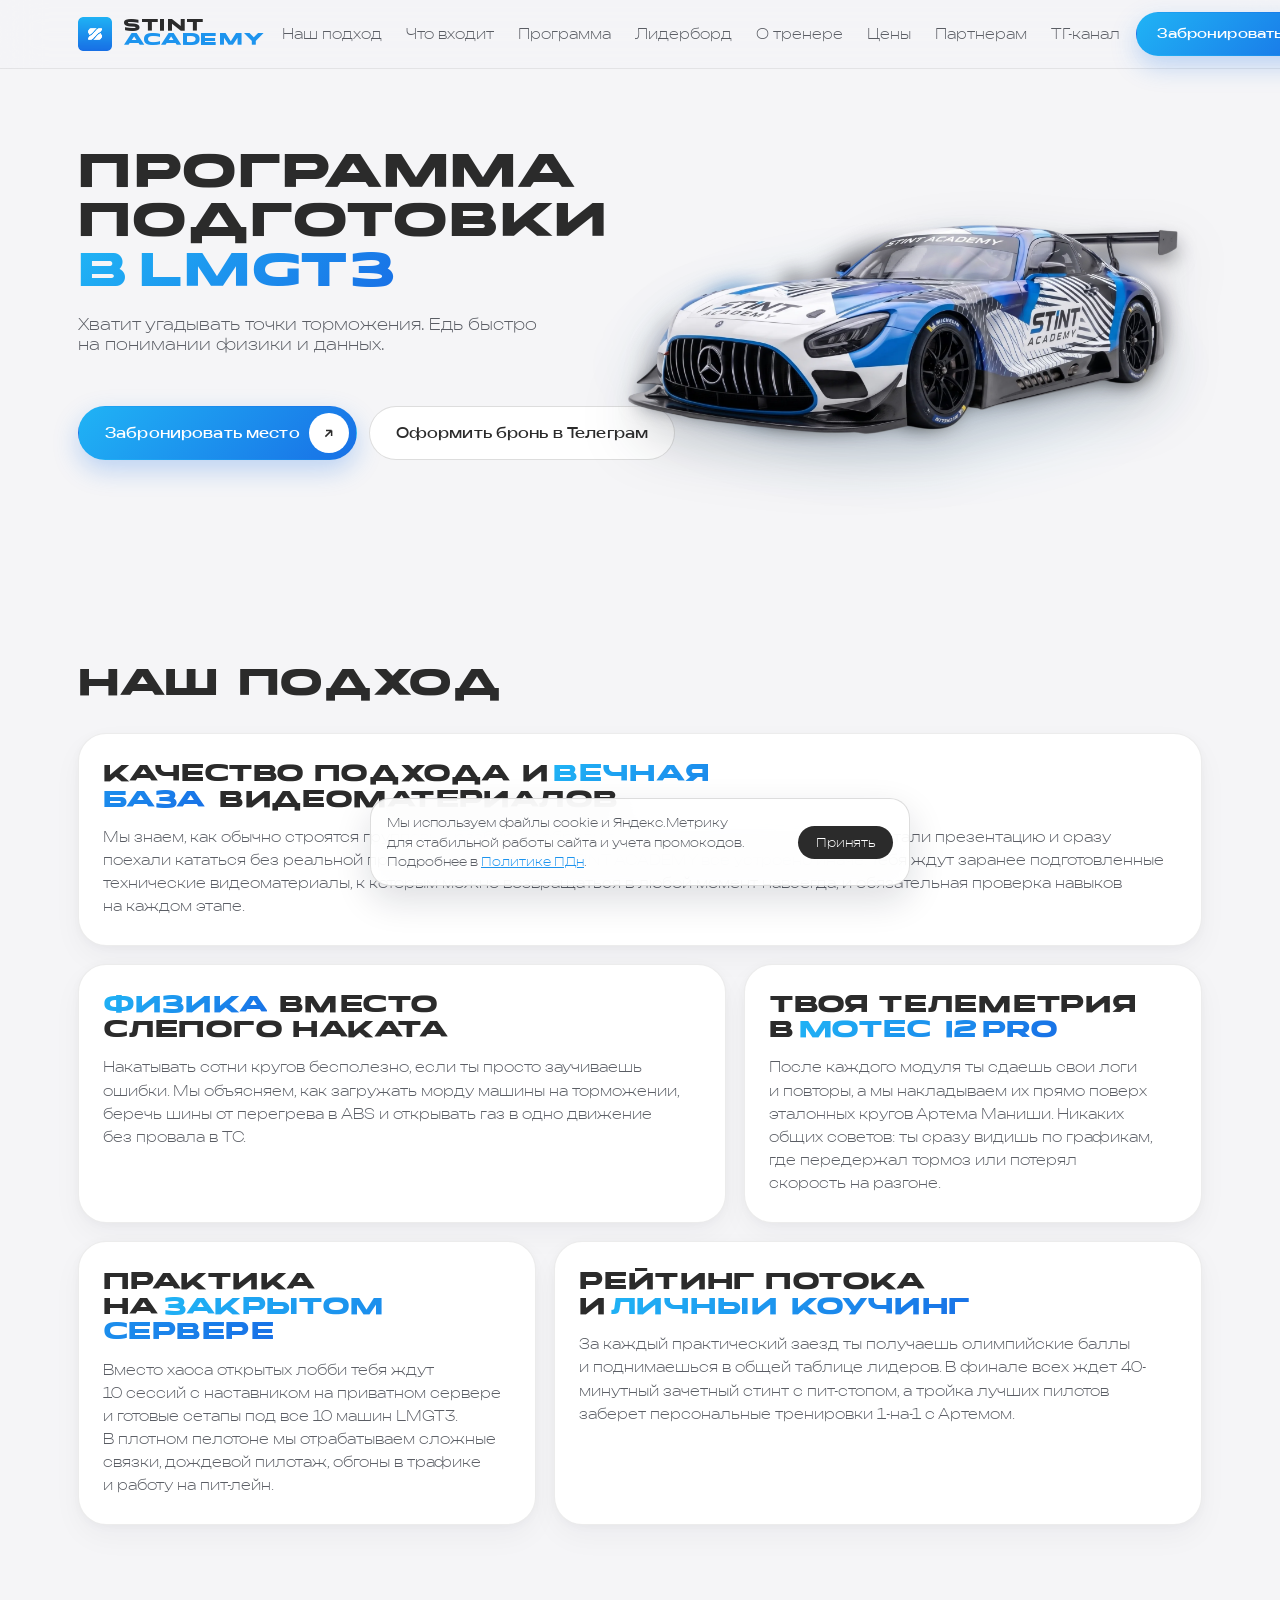
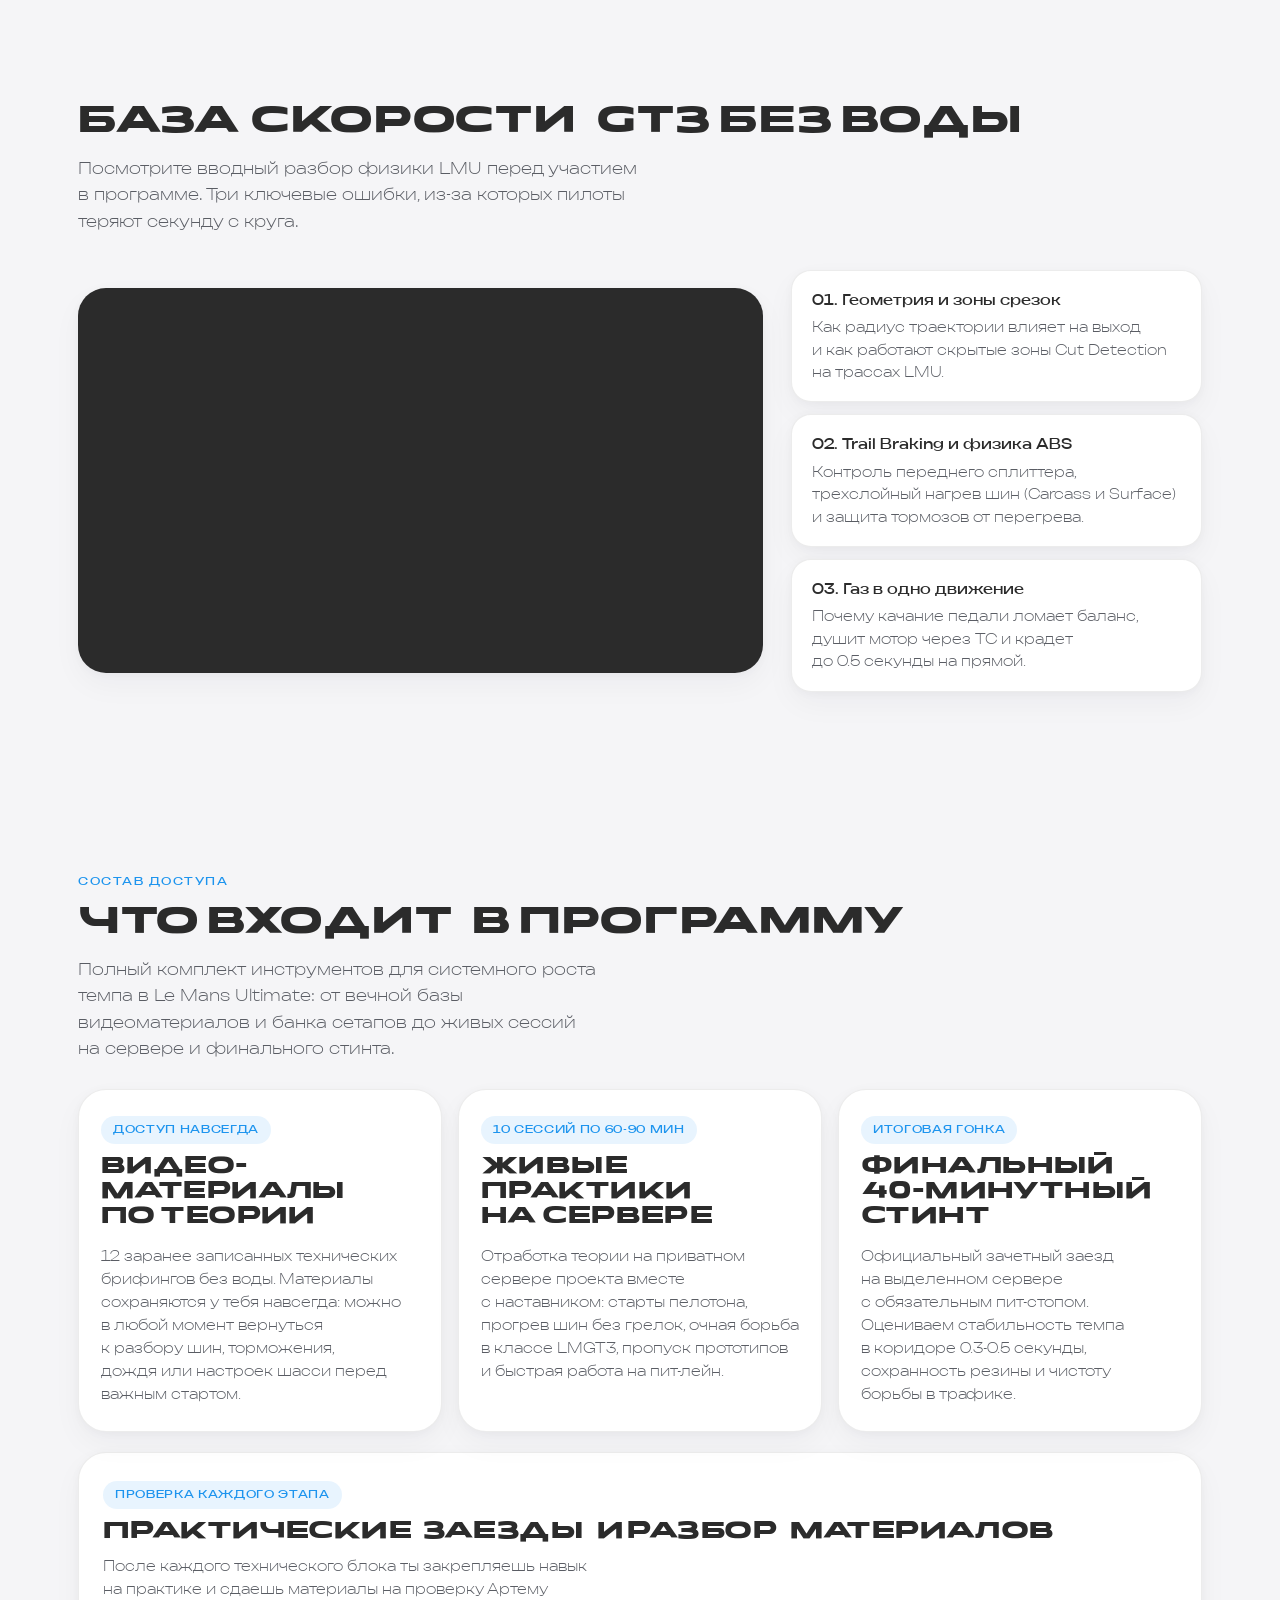
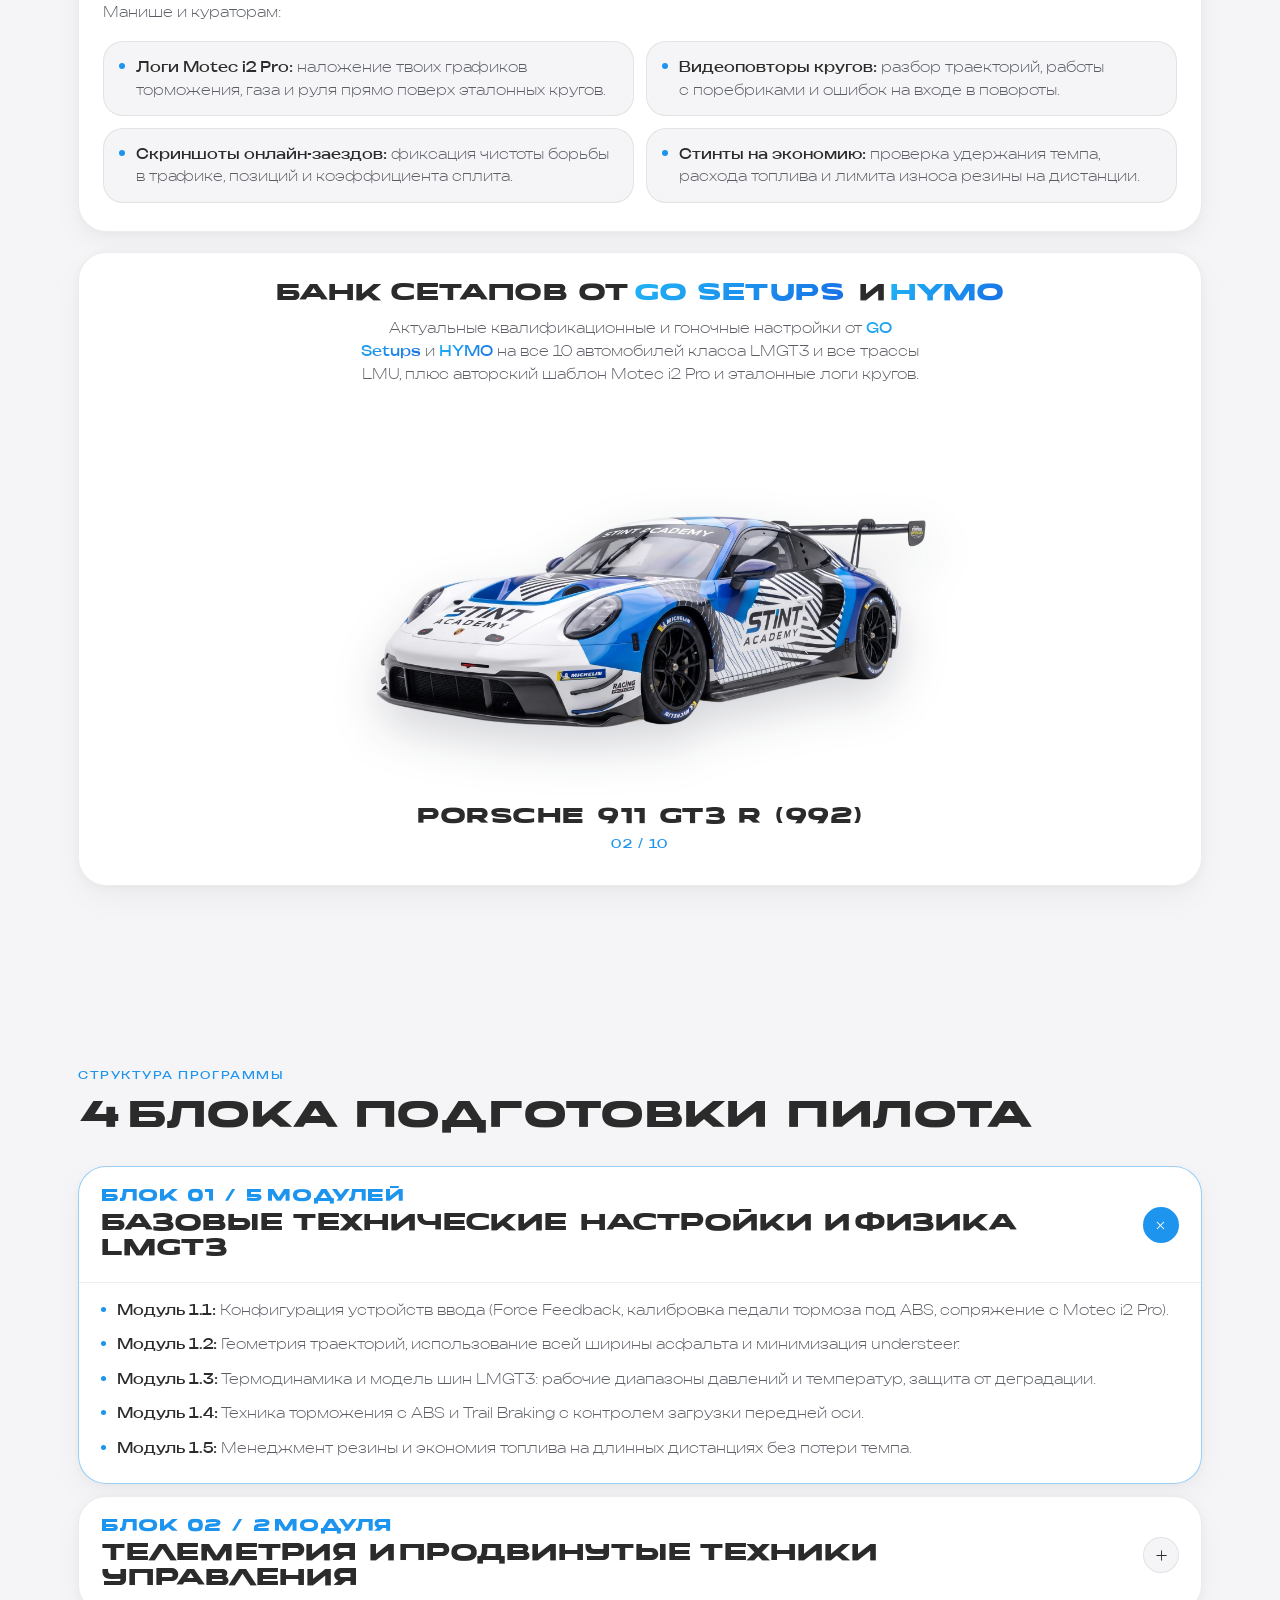
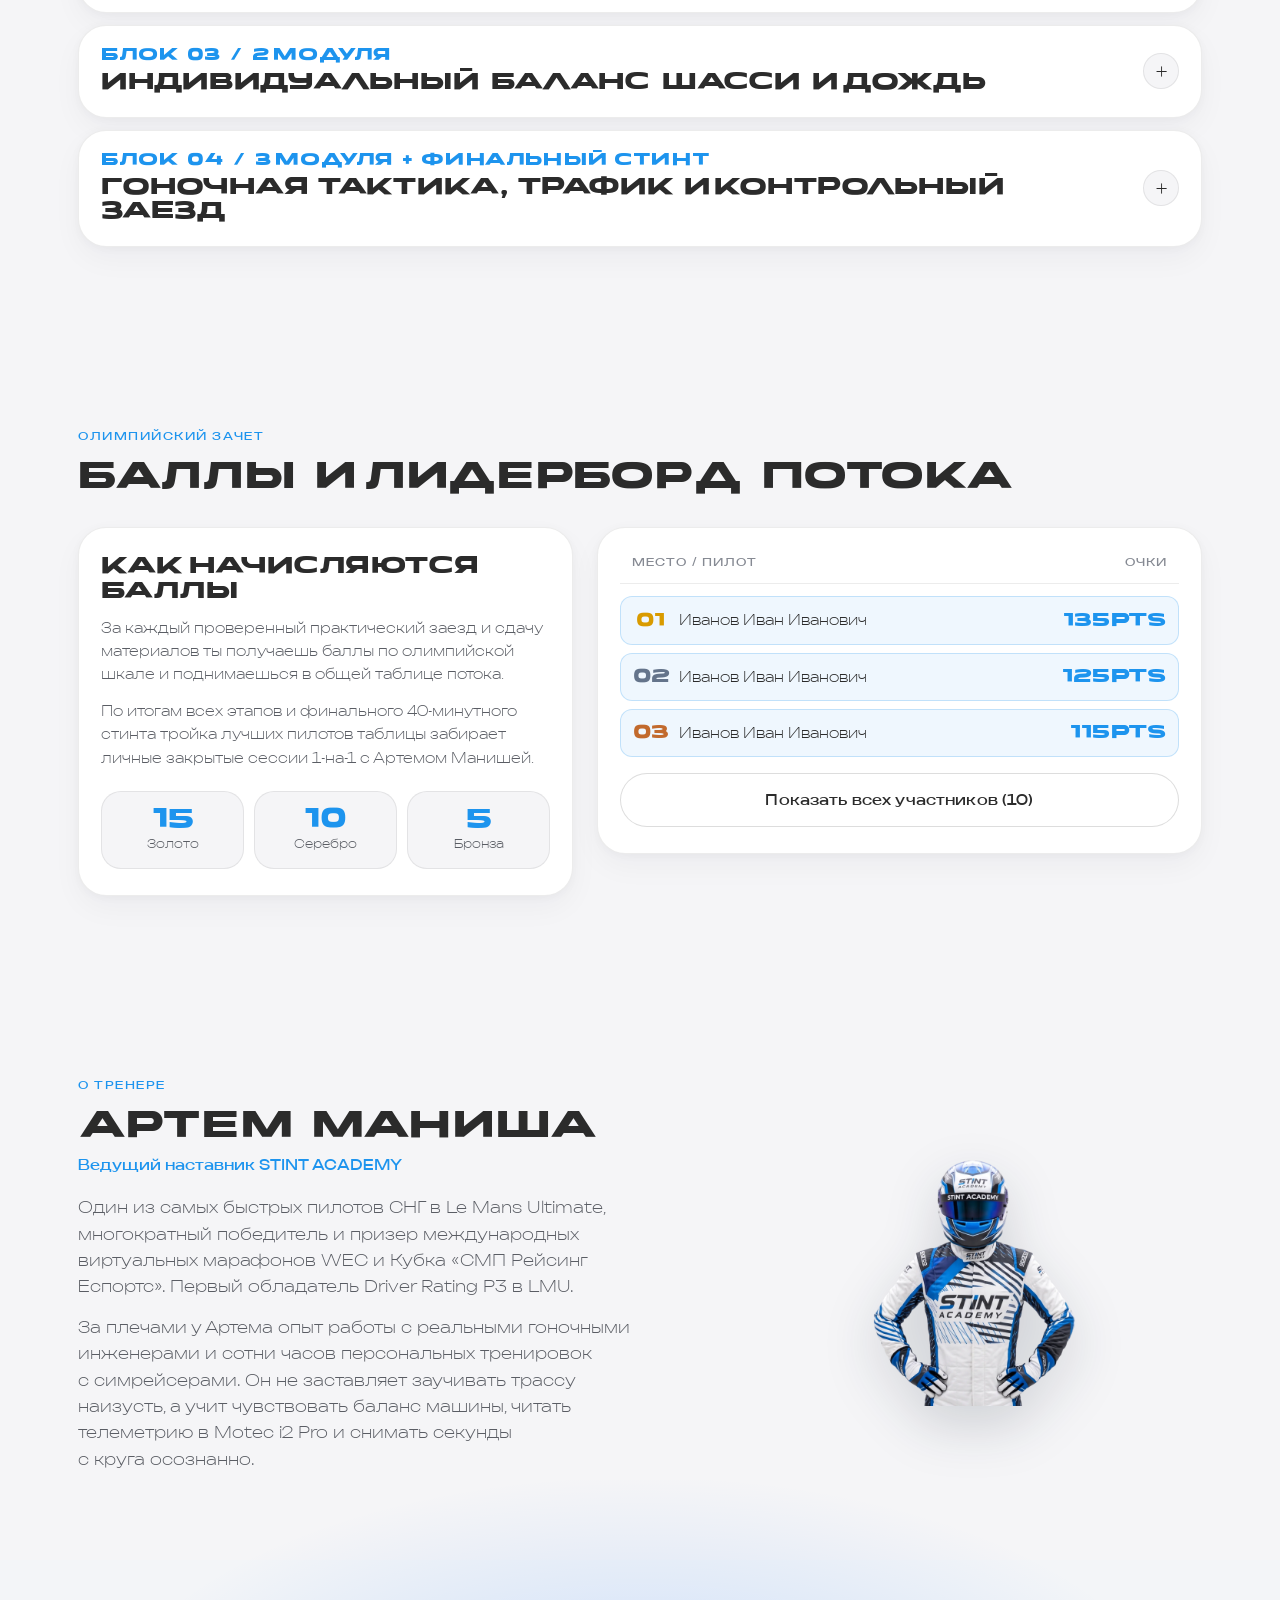
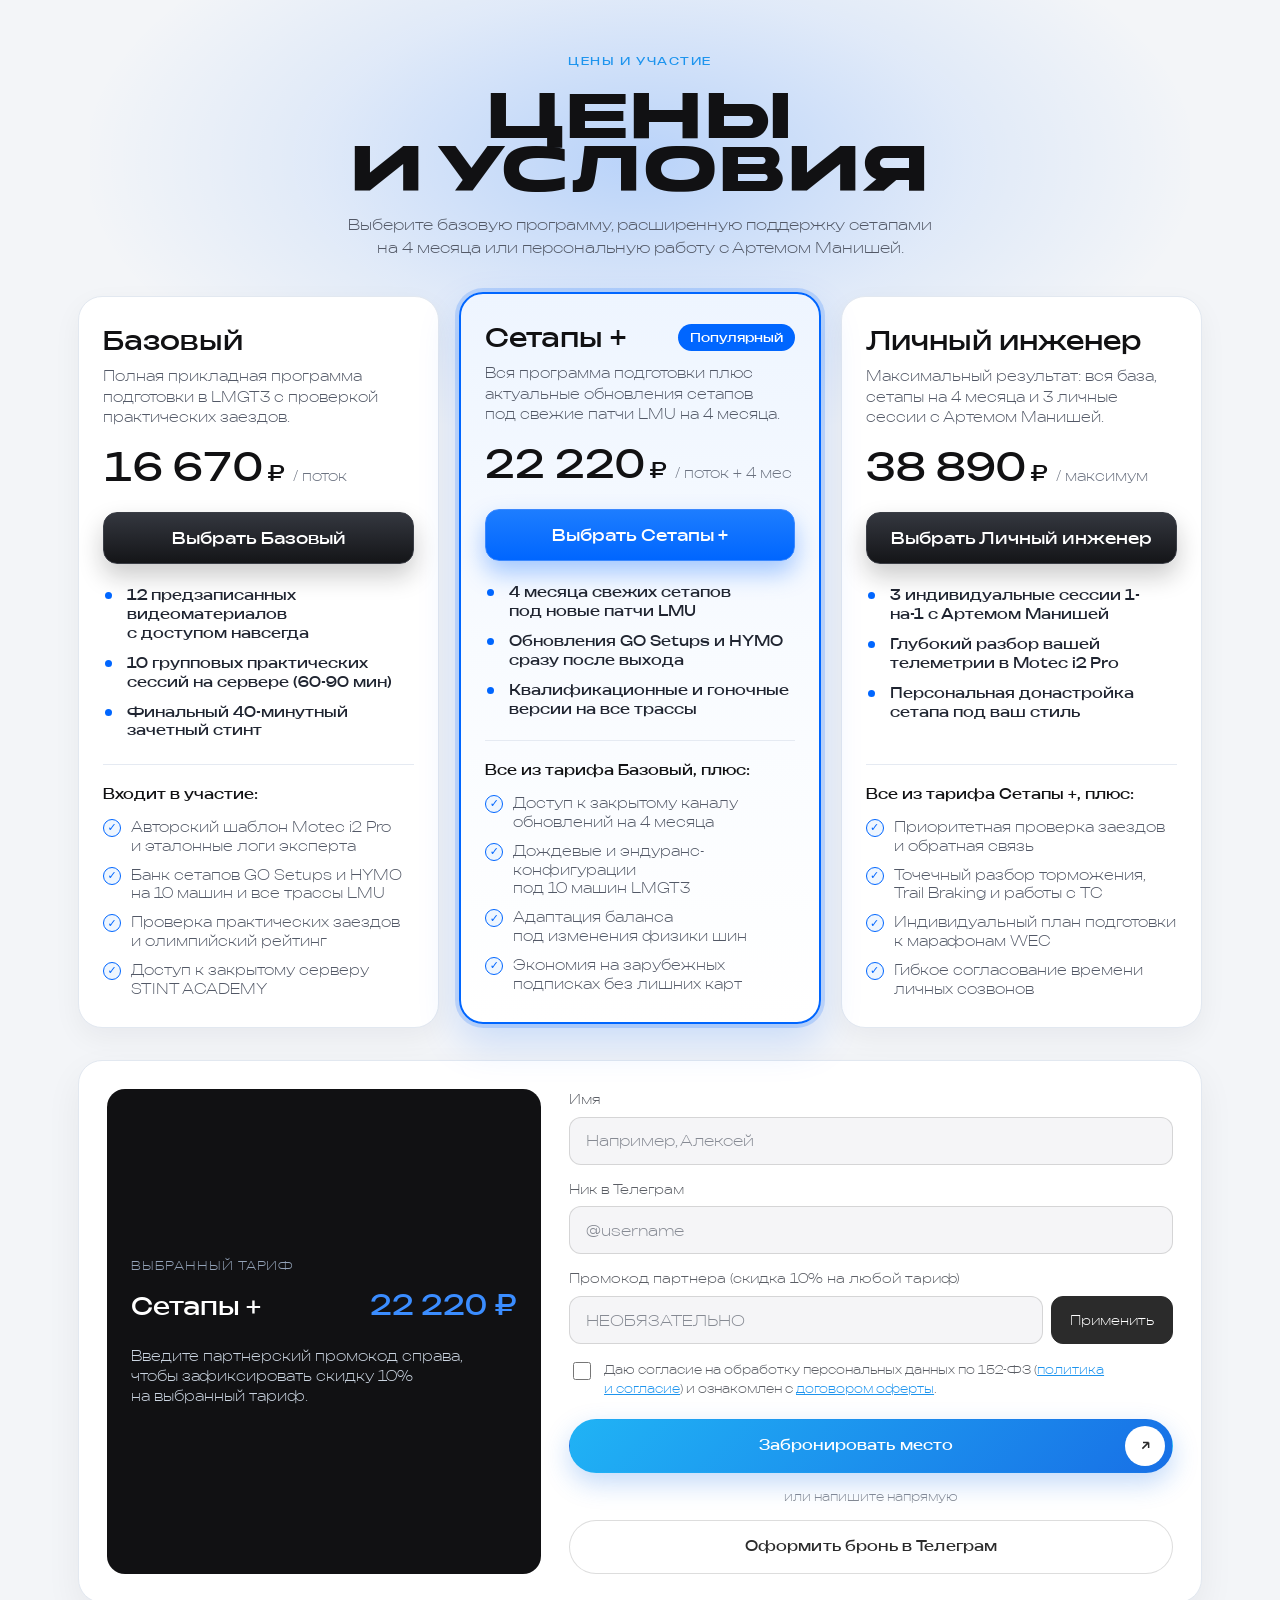
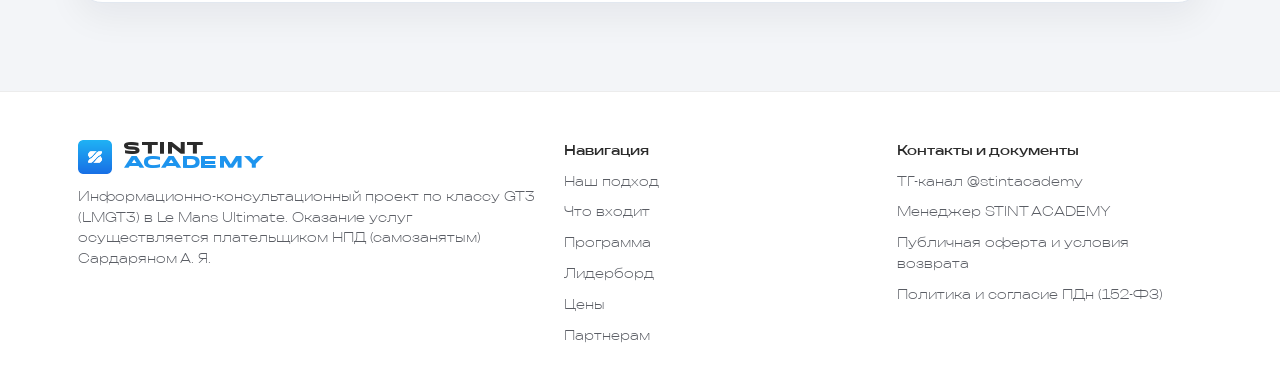
==== index.html @ 4f56c724 "init stint academy" ====
<!DOCTYPE html>
<html lang="ru">
<head>
  <meta charset="UTF-8">
  <meta name="viewport" content="width=device-width, initial-scale=1.0">
  <title>STINT ACADEMY: программа подготовки пилотов LMGT3 в Le Mans Ultimate</title>
  <meta name="description" content="Прикладная программа подготовки пилотов класса GT3 (LMGT3) в симуляторе Le Mans Ultimate. Физика, контроль веса, анализ телеметрии в Motec i2 Pro и 10 практических сессий на сервере.">
  <link rel="icon" type="image/png" href="assets/img/logo.png">
  <link rel="stylesheet" href="css/tokens.css">
  <link rel="stylesheet" href="css/main.css">
  <!-- Yandex.Metrika counter -->
<script type="text/javascript">
    (function(m,e,t,r,i,k,a){
        m[i]=m[i]||function(){(m[i].a=m[i].a||[]).push(arguments)};
        m[i].l=1*new Date();
        for (var j = 0; j < document.scripts.length; j++) {if (document.scripts[j].src === r) { return; }}
        k=e.createElement(t),a=e.getElementsByTagName(t)[0],k.async=1,k.src=r,a.parentNode.insertBefore(k,a)
    })(window, document,'script','https://mc.yandex.ru/metrika/tag.js?id=114470592', 'ym');

    ym(114470592, 'init', {ssr:true, webvisor:true, clickmap:true, ecommerce:"dataLayer", referrer: document.referrer, url: location.href, accurateTrackBounce:true, trackLinks:true});
</script>
<noscript><div><img src="https://mc.yandex.ru/watch/114470592" style="position:absolute; left:-9999px;" alt="" /></div></noscript>
<!-- /Yandex.Metrika counter -->
</head>
<body>

  <!-- Прелоадер Liquid Glass Logo Reveal -->
  <div id="preloader" class="preloader" aria-hidden="true"></div>

  <!-- Чистая верхняя шапка -->
  <header class="site-header">
    <div class="container header-inner">
      <a href="#top" class="brand" aria-label="STINT ACADEMY">
        <img src="assets/img/logo.png" alt="STINT ACADEMY" class="brand-logo">
        <span class="brand-text">STINT <span>ACADEMY</span></span>
      </a>

      <nav class="nav-desktop">
        <a href="#system">Наш подход</a>
        <a href="#included">Что входит</a>
        <a href="#program">Программа</a>
        <a href="#leaderboard">Лидерборд</a>
        <a href="#mentor">О тренере</a>
        <a href="#apply">Цены</a>
        <a href="partners.html">Партнерам</a>
        <a href="https://t.me/stintacademy" target="_blank" rel="noopener">ТГ-канал</a>
      </nav>

      <div class="header-right">
        <a href="#apply" class="btn btn-primary btn-sm header-cta-desktop">
          <span>Забронировать</span>
          <span class="btn-circle">
            <svg width="14" height="14" viewBox="0 0 24 24" fill="none" stroke="currentColor" stroke-width="2.4">
              <path d="M7 17L17 7M17 7H8M17 7V16"/>
            </svg>
          </span>
        </a>
        <button type="button" class="menu-btn" id="menuToggle" aria-expanded="false" aria-label="Открыть меню">
          <svg width="18" height="18" viewBox="0 0 24 24" fill="none" stroke="currentColor" stroke-width="2">
            <path d="M4 8h16M4 16h16"/>
          </svg>
        </button>
      </div>
    </div>
  </header>

  <!-- Мобильное боковое меню Liquid Glass -->
  <div id="glassBackdrop" class="gn-backdrop" aria-hidden="true"></div>
  <nav id="glassSidebar" class="gn-sidebar" aria-label="Навигация STINT ACADEMY">
    <div class="gn-head">
      <div class="gn-head-logo">
        <img src="assets/img/logo.png" alt="">
      </div>
      <div class="gn-head-copy">
        <strong>STINT ACADEMY</strong>
        <small>По классу LMGT3 в LMU</small>
      </div>
      <button type="button" id="menuClose" class="gn-close" aria-label="Закрыть меню">
        <svg width="18" height="18" viewBox="0 0 24 24" fill="none" stroke="currentColor" stroke-width="2">
          <path d="M6 6l12 12M18 6L6 18"/>
        </svg>
      </button>
    </div>

    <div class="gn-body">
      <div class="gn-group">
        <p class="gn-group-title">Программа</p>
        <ul class="gn-list">
          <li>
            <a class="gn-link" href="#system">
              <svg viewBox="0 0 24 24" fill="none" stroke="currentColor" stroke-width="1.8"><path d="M3 12l9-9 9 9M5 10v10h14V10"/></svg>
              <span>Наш подход</span>
            </a>
          </li>
          <li>
            <a class="gn-link" href="#included">
              <svg viewBox="0 0 24 24" fill="none" stroke="currentColor" stroke-width="1.8"><rect x="3" y="4" width="18" height="16" rx="3"/><path d="M3 10h18"/></svg>
              <span>Что входит</span>
            </a>
          </li>
          <li>
            <a class="gn-link" href="#program">
              <svg viewBox="0 0 24 24" fill="none" stroke="currentColor" stroke-width="1.8"><path d="M4 6h16M4 12h16M4 18h10"/></svg>
              <span>Программа</span>
            </a>
          </li>
          <li>
            <a class="gn-link" href="#leaderboard">
              <svg viewBox="0 0 24 24" fill="none" stroke="currentColor" stroke-width="1.8"><path d="M6 20V10M12 20V4M18 20v-7"/></svg>
              <span>Лидерборд потока</span>
            </a>
          </li>
          <li>
            <a class="gn-link" href="#mentor">
              <svg viewBox="0 0 24 24" fill="none" stroke="currentColor" stroke-width="1.8"><circle cx="12" cy="8" r="4"/><path d="M4 20c1.5-4 14.5-4 16 0"/></svg>
              <span>О тренере</span>
            </a>
          </li>
          <li>
            <a class="gn-link is-active" href="#apply">
              <svg viewBox="0 0 24 24" fill="none" stroke="currentColor" stroke-width="1.8"><path d="M7 17L17 7M17 7H8M17 7V16"/></svg>
              <span>Цены и запись</span>
            </a>
          </li>
        </ul>
      </div>

      <div class="gn-group">
        <p class="gn-group-title">Проект</p>
        <ul class="gn-list">
          <li>
            <a class="gn-link" href="partners.html">
              <svg viewBox="0 0 24 24" fill="none" stroke="currentColor" stroke-width="1.8"><path d="M16 11a4 4 0 10-8 0 4 4 0 008 0zM4 20c1-3 5-5 8-5s7 2 8 5"/></svg>
              <span>Партнерам</span>
            </a>
          </li>
          <li>
            <a class="gn-link" href="https://t.me/stintacademy" target="_blank" rel="noopener">
              <svg viewBox="0 0 24 24" fill="none" stroke="currentColor" stroke-width="1.8"><path d="M22 2L11 13M22 2l-7 20-4-9-9-4 20-7z"/></svg>
              <span>ТГ-канал</span>
            </a>
          </li>
        </ul>
      </div>
    </div>

    <!-- TODO: заменить href на ссылку рабочего аккаунта менеджера, когда появится -->
    <a class="gn-account" href="https://t.me/stintacademy" target="_blank" rel="noopener">
      <span class="gn-avatar">TG</span>
      <span class="gn-account-copy">
        <strong>Менеджер STINT</strong>
        <small>Оформить бронь в Телеграм</small>
      </span>
    </a>
  </nav>

  <main id="top">
    <!-- Первый экран -->
    <section class="hero">
      <div class="container">
        <div class="hero-grid">
          <div class="hero-copy">
            <h1 class="h-display h1 hero-reveal">
              Программа подготовки<br>
              <span class="text-accent">в LMGT3</span>
            </h1>

            <p class="lead hero-lead hero-reveal hero-reveal-d1">
              Хватит угадывать точки торможения. Едь быстро на понимании физики и данных.
            </p>
          </div>

          <div class="hero-visual" id="heroVisual">
            <div class="hero-stage" id="heroStage">
              <img src="assets/img/Ferrari.webp" alt="Ferrari 296 GT3 STINT ACADEMY" class="hero-car is-active">
              <img src="assets/img/BMW.webp" alt="" class="hero-car is-standby" aria-hidden="true">
            </div>
          </div>

          <div class="hero-actions hero-reveal hero-reveal-d2">
            <a href="#apply" class="btn btn-primary">
              <span>Забронировать место</span>
              <span class="btn-circle">
                <svg width="15" height="15" viewBox="0 0 24 24" fill="none" stroke="currentColor" stroke-width="2.4">
                  <path d="M7 17L17 7M17 7H8M17 7V16"/>
                </svg>
              </span>
            </a>
            <a href="https://t.me/logachevandrew" target="_blank" rel="noopener" class="btn btn-ghost">
              Оформить бронь в Телеграм
            </a>
          </div>
        </div>
      </div>
    </section>

    <!-- Наш подход -->
    <section id="system" class="section">
      <div class="container">
        <h2 class="h-display h2">Наш подход</h2>

        <div class="bento-asym">
          <article class="card-clean is-wide">
            <div>
              <h3 class="h-display h3">Качество подхода и <span class="text-accent">вечная база</span> видеоматериалов</h3>
              <p class="card-desc">
                Мы знаем, как обычно строятся групповые разборы: собрали пилотов на сервер, быстро пролистали презентацию и сразу поехали кататься без реальной проверки результата. В STINT ACADEMY все устроено иначе: тебя ждут заранее подготовленные технические видеоматериалы, к которым можно возвращаться в любой момент навсегда, и обязательная проверка навыков на каждом этапе.
              </p>
            </div>
          </article>

          <article class="card-clean">
            <div>
              <h3 class="h-display h3"><span class="text-accent">Физика</span> вместо слепого наката</h3>
              <p class="card-desc">
                Накатывать сотни кругов бесполезно, если ты просто заучиваешь ошибки. Мы объясняем, как загружать морду машины на торможении, беречь шины от перегрева в ABS и открывать газ в одно движение без провала в TC.
              </p>
            </div>
          </article>

          <article class="card-clean">
            <div>
              <h3 class="h-display h3">Твоя телеметрия в <span class="text-accent">Motec i2 Pro</span></h3>
              <p class="card-desc">
                После каждого модуля ты сдаешь свои логи и повторы, а мы накладываем их прямо поверх эталонных кругов Артема Маниши. Никаких общих советов: ты сразу видишь по графикам, где передержал тормоз или потерял скорость на разгоне.
              </p>
            </div>
          </article>

          <article class="card-clean">
            <div>
              <h3 class="h-display h3">Практика на <span class="text-accent">закрытом сервере</span></h3>
              <p class="card-desc">
                Вместо хаоса открытых лобби тебя ждут 10 сессий с наставником на приватном сервере и готовые сетапы под все 10 машин LMGT3. В плотном пелотоне мы отрабатываем сложные связки, дождевой пилотаж, обгоны в трафике и работу на пит-лейн.
              </p>
            </div>
          </article>

          <article class="card-clean">
            <div>
              <h3 class="h-display h3">Рейтинг потока и <span class="text-accent">личный коучинг</span></h3>
              <p class="card-desc">
                За каждый практический заезд ты получаешь олимпийские баллы и поднимаешься в общей таблице лидеров. В финале всех ждет 40-минутный зачетный стинт с пит-стопом, а тройка лучших пилотов заберет персональные тренировки 1-на-1 с Артемом.
              </p>
            </div>
          </article>
        </div>
      </div>
    </section>

    <!-- База скорости (Ютуб лид-магнит) -->
    <section id="video" class="section">
      <div class="container">
        <h2 class="h-display h2">База скорости GT3 без воды</h2>
        <p class="lead video-lead">
          Посмотрите вводный разбор физики LMU перед участием в программе. Три ключевые ошибки, из-за которых пилоты теряют секунду с круга.
        </p>

        <div class="video-grid">
          <div class="video-frame">
            <iframe
              src="https://www.youtube.com/embed/7Ya5uGfUtzM?rel=0"
              title="Le Mans Ultimate - V1.4.2 Update"
              loading="lazy"
              allow="accelerometer; autoplay; clipboard-write; encrypted-media; gyroscope; picture-in-picture; web-share"
              referrerpolicy="strict-origin-when-cross-origin"
              allowfullscreen>
            </iframe>
          </div>

          <ul class="video-points">
            <li>
              <strong>01. Геометрия и зоны срезок</strong>
              Как радиус траектории влияет на выход и как работают скрытые зоны Cut Detection на трассах LMU.
            </li>
            <li>
              <strong>02. Trail Braking и физика ABS</strong>
              Контроль переднего сплиттера, трехслойный нагрев шин (Carcass и Surface) и защита тормозов от перегрева.
            </li>
            <li>
              <strong>03. Газ в одно движение</strong>
              Почему качание педали ломает баланс, душит мотор через TC и крадет до 0.5 секунды на прямой.
            </li>
          </ul>
        </div>
      </div>
    </section>

    <!-- Общий раздел: Что входит в программу -->
    <section id="included" class="section">
      <div class="container">
        <span class="kicker">Состав доступа</span>
        <h2 class="h-display h2">Что входит в программу</h2>
        <p class="lead" style="margin-top: 14px;">
          Полный комплект инструментов для системного роста темпа в Le Mans Ultimate: от вечной базы видеоматериалов и банка сетапов до живых сессий на сервере и финального стинта.
        </p>

        <!-- 3 главные карточки -->
        <div class="included-cards">
          <article class="inc-box">
            <span class="inc-tag">Доступ навсегда</span>
            <h3 class="h-display h3">Видео<span class="pc-break">-<br></span>материалы по теории</h3>
            <p class="card-desc">
              12 заранее записанных технических брифингов без воды. Материалы сохраняются у тебя навсегда: можно в любой момент вернуться к разбору шин, торможения, дождя или настроек шасси перед важным стартом.
            </p>
          </article>

          <article class="inc-box">
            <span class="inc-tag">10 сессий по 60-90 мин</span>
            <h3 class="h-display h3">Живые практики на сервере</h3>
            <p class="card-desc">
              Отработка теории на приватном сервере проекта вместе с наставником: старты пелотона, прогрев шин без грелок, очная борьба в классе LMGT3, пропуск прототипов и быстрая работа на пит-лейн.
            </p>
          </article>

          <article class="inc-box">
            <span class="inc-tag">Итоговая гонка</span>
            <h3 class="h-display h3">Финальный 40-минутный стинт</h3>
            <p class="card-desc">
              Официальный зачетный заезд на выделенном сервере с обязательным пит-стопом. Оцениваем стабильность темпа в коридоре 0.3-0.5 секунды, сохранность резины и чистоту борьбы в трафике.
            </p>
          </article>
        </div>

        <!-- Отдельная карточка про практические заезды и форматы проверки -->
        <div class="hw-card">
          <span class="inc-tag">Проверка каждого этапа</span>
          <h3 class="h-display h3" style="margin-top: 10px;">Практические заезды и разбор материалов</h3>
          <p class="lead" style="font-size: 14px; margin-top: 10px;">
            После каждого технического блока ты закрепляешь навык на практике и сдаешь материалы на проверку Артему Манише и кураторам:
          </p>

          <ul class="hw-items">
            <li><strong>Логи Motec i2 Pro:</strong> наложение твоих графиков торможения, газа и руля прямо поверх эталонных кругов.</li>
            <li><strong>Видеоповторы кругов:</strong> разбор траекторий, работы с поребриками и ошибок на входе в повороты.</li>
            <li><strong>Скриншоты онлайн-заездов:</strong> фиксация чистоты борьбы в трафике, позиций и коэффициента сплита.</li>
            <li><strong>Стинты на экономию:</strong> проверка удержания темпа, расхода топлива и лимита износа резины на дистанции.</li>
          </ul>
        </div>

        <!-- Банк сетапов от GO Setups и HYMO -->
        <div class="garage-wrap">
          <h3 class="h-display h3" style="margin-bottom: 10px;">
            Банк сетапов от <span class="text-accent">GO Setups</span> и <span class="text-accent">HYMO</span>
          </h3>
          <p class="lead" style="margin: 0 auto 18px; font-size: 14px;">
            Актуальные квалификационные и гоночные настройки от <span class="text-accent" style="font-weight: 600;">GO Setups</span> и <span class="text-accent" style="font-weight: 600;">HYMO</span> на все 10 автомобилей класса LMGT3 и все трассы LMU, плюс авторский шаблон Motec i2 Pro и эталонные логи кругов.
          </p>

          <div class="garage-stage">
            <img id="garageImg" src="assets/img/BMW.webp" alt="BMW M4 GT3 STINT ACADEMY" class="garage-car-img" loading="lazy">
            <div id="garageTitle" class="garage-car-title">BMW M4 GT3</div>
            <div id="garageCounter" class="garage-counter">01 / 10</div>
          </div>
        </div>
      </div>
    </section>

    <!-- Программа подготовки (4 блока без привязки к трассам) -->
    <section id="program" class="section">
      <div class="container">
        <span class="kicker">Структура программы</span>
        <h2 class="h-display h2">4 блока подготовки пилота</h2>

        <div class="program-list">
          <article class="prog-item is-open">
            <button type="button" class="prog-trigger">
              <div>
                <span class="prog-num">БЛОК 01 / 5 МОДУЛЕЙ</span>
                <div class="prog-title">Базовые технические настройки и физика LMGT3</div>
              </div>
              <span class="prog-icon">+</span>
            </button>
            <div class="prog-body">
              <ul class="module-list">
                <li><strong>Модуль 1.1:</strong> Конфигурация устройств ввода (Force Feedback, калибровка педали тормоза под ABS, сопряжение с Motec i2 Pro).</li>
                <li><strong>Модуль 1.2:</strong> Геометрия траекторий, использование всей ширины асфальта и минимизация understeer.</li>
                <li><strong>Модуль 1.3:</strong> Термодинамика и модель шин LMGT3: рабочие диапазоны давлений и температур, защита от деградации.</li>
                <li><strong>Модуль 1.4:</strong> Техника торможения с ABS и Trail Braking с контролем загрузки передней оси.</li>
                <li><strong>Модуль 1.5:</strong> Менеджмент резины и экономия топлива на длинных дистанциях без потери темпа.</li>
              </ul>
            </div>
          </article>

          <article class="prog-item">
            <button type="button" class="prog-trigger">
              <div>
                <span class="prog-num">БЛОК 02 / 2 МОДУЛЯ</span>
                <div class="prog-title">Телеметрия и продвинутые техники управления</div>
              </div>
              <span class="prog-icon">+</span>
            </button>
            <div class="prog-body">
              <ul class="module-list">
                <li><strong>Модуль 2.1:</strong> Тонкая настройка и разбор всех 3 параметров системы TC для чистого разгона без провалов.</li>
                <li><strong>Модуль 2.2:</strong> Пилотаж в скоростных связках поворотов с учетом аэродинамической загрузки кузова.</li>
              </ul>
            </div>
          </article>

          <article class="prog-item">
            <button type="button" class="prog-trigger">
              <div>
                <span class="prog-num">БЛОК 03 / 2 МОДУЛЯ</span>
                <div class="prog-title">Индиви<span class="mob-break">-<br></span>дуальный баланс шасси и дождь</div>
              </div>
              <span class="prog-icon">+</span>
            </button>
            <div class="prog-body">
              <ul class="module-list">
                <li><strong>Модуль 3.1:</strong> Инженерный разбор влияния жесткости подвески, стабилизаторов и дифференциала на баланс машины под стиль пилота.</li>
                <li><strong>Модуль 3.2:</strong> Дождевой баланс (ABS, TC, баланс тормозов), поиск мокрой траектории и контроль износа дождевых шин.</li>
              </ul>
            </div>
          </article>

          <article class="prog-item">
            <button type="button" class="prog-trigger">
              <div>
                <span class="prog-num">БЛОК 04 / 3 МОДУЛЯ + ФИНАЛЬНЫЙ СТИНТ</span>
                <div class="prog-title">Гоночная тактика, трафик и контрольный заезд</div>
              </div>
              <span class="prog-icon">+</span>
            </button>
            <div class="prog-body">
              <ul class="module-list">
                <li><strong>Модуль 4.1:</strong> Стратегия взаимодействия в мультиклассовом трафике и предсказуемый пропуск старших классов.</li>
                <li><strong>Модуль 4.2:</strong> Очная борьба в классе LMGT3, контроль слепых зон и тактическое перекрытие траекторий.</li>
                <li><strong>Модуль 4.3:</strong> Регламент обслуживания на пит-лейн, расчет топлива на стинт и стратегии пит-стопов.</li>
                <li><strong>Финальный зачетный стинт:</strong> 40-минутная контрольная гонка на выделенном сервере с обязательным пит-стопом и разбором стабильности темпа.</li>
              </ul>
            </div>
          </article>
        </div>
      </div>
    </section>

    <!-- Отдельный раздел: Баллы и таблица лидеров -->
    <section id="leaderboard" class="section">
      <div class="container">
        <span class="kicker">Олимпийский зачет</span>
        <h2 class="h-display h2">Баллы и лидерборд потока</h2>

        <div class="lb-layout">
          <div class="lb-info">
            <h3 class="h-display h3" style="margin-bottom: 12px;">Как начисляются баллы</h3>
            <p class="lead" style="font-size: 14px; margin-bottom: 14px;">
              За каждый проверенный практический заезд и сдачу материалов ты получаешь баллы по олимпийской шкале и поднимаешься в общей таблице потока.
            </p>
            <p class="lead" style="font-size: 14px;">
              По итогам всех этапов и финального 40-минутного стинта тройка лучших пилотов таблицы забирает личные закрытые сессии 1-на-1 с Артемом Манишей.
            </p>

            <div class="rating-strip">
              <div class="medal-card">
                <div class="medal-pts">15</div>
                <div class="medal-name">Золото</div>
              </div>
              <div class="medal-card">
                <div class="medal-pts">10</div>
                <div class="medal-name">Серебро</div>
              </div>
              <div class="medal-card">
                <div class="medal-pts">5</div>
                <div class="medal-name">Бронза</div>
              </div>
            </div>
          </div>

          <div class="lb-card">
            <div class="lb-head">
              <span>Место / Пилот</span>
              <span>Очки</span>
            </div>

            <div id="leaderboardList" class="lb-list"></div>

            <button type="button" id="leaderboardToggle" class="btn btn-ghost" style="width: 100%;">
              Показать всех участников (10)
            </button>
          </div>
        </div>
      </div>
    </section>

    <!-- О тренере -->
    <section id="mentor" class="section">
      <div class="container">
        <div class="mentor-grid">
          <div>
            <span class="kicker">О тренере</span>
            <h2 class="h-display h2">Артем Маниша</h2>
            <div class="mentor-role">Ведущий наставник STINT ACADEMY</div>
            <p class="lead" style="margin-bottom: 14px;">
              Один из самых быстрых пилотов СНГ в Le Mans Ultimate, многократный победитель и призер международных виртуальных марафонов WEC и Кубка «СМП Рейсинг Еспортс». Первый обладатель Driver Rating P3 в LMU.
            </p>
            <p class="lead">
              За плечами у Артема опыт работы с реальными гоночными инженерами и сотни часов персональных тренировок с симрейсерами. Он не заставляет заучивать трассу наизусть, а учит чувствовать баланс машины, читать телеметрию в Motec i2 Pro и снимать секунды с круга осознанно.
            </p>
          </div>

          <div class="mentor-visual">
            <img src="assets/img/driver%201.webp" alt="Пилот STINT ACADEMY" class="mentor-photo" loading="lazy">
          </div>
        </div>
      </div>
    </section>

   <!-- Цены и запись -->
    <section id="apply" class="section pricing-section">
      <div class="pricing-glow" aria-hidden="true"></div>

      <div class="container pricing-container">
        <div class="pricing-head">
          <span class="kicker">Цены и участие</span>
          <h2 class="h-display h2 pricing-title">Цены и условия</h2>
          <p class="pricing-subtitle">
            Выберите базовую программу, расширенную поддержку сетапами на 4 месяца или персональную работу с Артемом Манишей.
          </p>
        </div>

        <div class="pricing-grid">
          <!-- Тариф 1: Базовый -->
          <article class="plan-card" data-plan="base">
            <div class="plan-head">
              <div class="plan-top">
                <h3 class="plan-name">Базовый</h3>
              </div>
              <p class="plan-desc">
                Полная прикладная программа подготовки в LMGT3 с проверкой практических заездов.
              </p>
              <div class="plan-price-row">
                <span class="plan-price" data-price-value>16 670</span>
                <span class="plan-currency">₽</span>
                <span class="plan-period">/ поток</span>
              </div>
            </div>

            <div class="plan-body">
              <button type="button" class="plan-cta plan-cta-dark" data-select-plan="base">
                Выбрать Базовый
              </button>

              <ul class="plan-highlights">
                <li>12 предзаписанных видеоматериалов с доступом навсегда</li>
                <li>10 групповых практических сессий на сервере (60-90 мин)</li>
                <li>Финальный 40-минутный зачетный стинт</li>
              </ul>

              <div class="plan-includes">
                <h4>Входит в участие:</h4>
                <ul>
                  <li>Авторский шаблон Motec i2 Pro и эталонные логи эксперта</li>
                  <li>Банк сетапов GO Setups и HYMO на 10 машин и все трассы LMU</li>
                  <li>Проверка практических заездов и олимпийский рейтинг</li>
                  <li>Доступ к закрытому серверу STINT ACADEMY</li>
                </ul>
              </div>
            </div>
          </article>

          <!-- Тариф 2: Сетапы + -->
          <article class="plan-card is-selected" data-plan="setups">
            <div class="plan-head">
              <div class="plan-top">
                <h3 class="plan-name">Сетапы +</h3>
                <span class="plan-badge">Популярный</span>
              </div>
              <p class="plan-desc">
                Вся программа подготовки плюс актуальные обновления сетапов под свежие патчи LMU на 4 месяца.
              </p>
              <div class="plan-price-row">
                <span class="plan-price" data-price-value>22 220</span>
                <span class="plan-currency">₽</span>
                <span class="plan-period">/ поток + 4 мес</span>
              </div>
            </div>

            <div class="plan-body">
              <button type="button" class="plan-cta plan-cta-dark" data-select-plan="setups">
                Выбрать Сетапы +
              </button>

              <ul class="plan-highlights">
                <li>4 месяца свежих сетапов под новые патчи LMU</li>
                <li>Обновления GO Setups и HYMO сразу после выхода</li>
                <li>Квалификационные и гоночные версии на все трассы</li>
              </ul>

              <div class="plan-includes">
                <h4>Все из тарифа Базовый, плюс:</h4>
                <ul>
                  <li>Доступ к закрытому каналу обновлений на 4 месяца</li>
                  <li>Дождевые и эндуранс-конфигурации под 10 машин LMGT3</li>
                  <li>Адаптация баланса под изменения физики шин</li>
                  <li>Экономия на зарубежных подписках без лишних карт</li>
                </ul>
              </div>
            </div>
          </article>

          <!-- Тариф 3: Личный инженер -->
          <article class="plan-card" data-plan="engineer">
            <div class="plan-head">
              <div class="plan-top">
                <h3 class="plan-name">Личный инженер</h3>
              </div>
              <p class="plan-desc">
                Максимальный результат: вся база, сетапы на 4 месяца и 3 личные сессии с Артемом Манишей.
              </p>
              <div class="plan-price-row">
                <span class="plan-price" data-price-value>38 890</span>
                <span class="plan-currency">₽</span>
                <span class="plan-period">/ максимум</span>
              </div>
            </div>

            <div class="plan-body">
              <button type="button" class="plan-cta plan-cta-dark" data-select-plan="engineer">
                Выбрать Личный инженер
              </button>

              <ul class="plan-highlights">
                <li>3 индивидуальные сессии 1-на-1 с Артемом Манишей</li>
                <li>Глубокий разбор вашей телеметрии в Motec i2 Pro</li>
                <li>Персональная донастройка сетапа под ваш стиль</li>
              </ul>

              <div class="plan-includes">
                <h4>Все из тарифа Сетапы +, плюс:</h4>
                <ul>
                  <li>Приоритетная проверка заездов и обратная связь</li>
                  <li>Точечный разбор торможения, Trail Braking и работы с TC</li>
                  <li>Индивидуальный план подготовки к марафонам WEC</li>
                  <li>Гибкое согласование времени личных созвонов</li>
                </ul>
              </div>
            </div>
          </article>
        </div>

        <!-- Форма бронирования под карточками -->
        <div class="booking-panel" id="bookingPanel">
          <div class="booking-summary">
            <span class="booking-summary-label">Выбранный тариф</span>
            <div class="booking-summary-main">
              <strong id="selectedPlanName">Сетапы +</strong>
              <span class="booking-summary-price">
                <span id="priceCurrent">22 220</span> ₽
              </span>
            </div>
            <div id="priceOld" class="price-old" style="display: none; margin-bottom: 8px;">22 220 ₽</div>
            <div id="promoBadge" class="promo-badge"></div>
            <p class="booking-summary-note" id="selectedPlanNote">
              Введите партнерский промокод справа, чтобы зафиксировать скидку 10% на выбранный тариф.
            </p>
          </div>

          <div class="form-box" style="box-shadow: none; padding: 0; border: 0; background: transparent;">
            <form id="leadForm" novalidate>
              <input type="text" name="website" class="hp-field" tabindex="-1" autocomplete="off">
              <input type="hidden" name="plan" id="planInput" value="Сетапы +">
              <input type="hidden" name="price" id="priceInput" value="22220">

              <div class="field">
                <label for="nameInput">Имя</label>
                <input id="nameInput" name="name" type="text" class="input" placeholder="Например, Алексей" required>
              </div>

              <div class="field">
                <label for="tgInput">Ник в Телеграм</label>
                <input id="tgInput" name="telegram" type="text" class="input" placeholder="@username" required>
              </div>

              <div class="field">
                <label for="promoInput">Промокод партнера (скидка 10% на любой тариф)</label>
                <div class="promo-group">
                  <input id="promoInput" name="promo" type="text" class="input" placeholder="Необязательно">
                  <button type="button" id="promoApplyBtn" class="promo-btn">Применить</button>
                </div>
              </div>

              <label class="consent-row">
                <input type="checkbox" name="consent" required>
                <span>
                  Даю согласие на обработку персональных данных по 152-ФЗ (<a href="privacy.html">политика и согласие</a>) и ознакомлен с <a href="offer.html">договором оферты</a>.
                </span>
              </label>

              <button type="submit" class="btn btn-primary" style="width: 100%;">
                <span>Забронировать место</span>
                <span class="btn-circle">
                  <svg width="15" height="15" viewBox="0 0 24 24" fill="none" stroke="currentColor" stroke-width="2.4">
                    <path d="M7 17L17 7M17 7H8M17 7V16"/>
                  </svg>
                </span>
              </button>

              <div id="formStatus" class="form-status" role="status"></div>

              <div class="form-divider">или напишите напрямую</div>

              <a href="https://t.me/stintacademy" target="_blank" rel="noopener" class="btn btn-ghost" style="width: 100%;">
                Оформить бронь в Телеграм
              </a>
            </form>
          </div>
        </div>
      </div>
    </section>
  </main>

  <footer class="site-footer">
    <div class="container footer-grid">
      <div>
        <div class="brand" style="margin-bottom: 12px;">
          <img src="assets/img/logo.png" alt="STINT ACADEMY" class="brand-logo">
          <span class="brand-text">STINT <span>ACADEMY</span></span>
        </div>
        <p style="margin: 0;">
          Информационно-консультационный проект по классу GT3 (LMGT3) в Le Mans Ultimate. Оказание услуг осуществляется плательщиком НПД (самозанятым) Сардаряном А. Я.
        </p>
      </div>

      <div class="footer-links">
        <strong style="color: var(--text-main);">Навигация</strong>
        <a href="#system">Наш подход</a>
        <a href="#included">Что входит</a>
        <a href="#program">Программа</a>
        <a href="#leaderboard">Лидерборд</a>
        <a href="#apply">Цены</a>
        <a href="partners.html">Партнерам</a>
      </div>

      <div class="footer-links">
        <strong style="color: var(--text-main);">Контакты и документы</strong>
        <a href="https://t.me/stintacademy" target="_blank" rel="noopener">ТГ-канал @stintacademy</a>
        <!-- TODO: заменить href и текст на рабочий аккаунт менеджера -->
        <a href="https://t.me/stintacademy" target="_blank" rel="noopener">Менеджер STINT ACADEMY</a>
        <a href="offer.html">Публичная оферта и условия возврата</a>
        <a href="privacy.html">Политика и согласие ПДн (152-ФЗ)</a>
      </div>
    </div>
  </footer>

  <!-- Баннер cookie -->
  <div id="cookieBar" class="cookie-bar" role="dialog" aria-label="Уведомление о cookie">
    <span>Мы используем файлы cookie и Яндекс.Метрику для стабильной работы сайта и учета промокодов. Подробнее в <a href="privacy.html">Политике ПДн</a>.</span>
    <button type="button" id="cookieAccept" class="cookie-accept">Принять</button>
  </div>

  <script src="js/preloader.js"></script>
  <script src="js/main.js"></script>
</body>
</html>
---- css/tokens.css ----
@font-face {
  font-family: 'Onder';
  src: url('../assets/fonts/Onder.ttf?v=4') format('truetype');
  font-weight: 400;
  font-style: normal;
  font-display: swap;
}

@font-face {
  font-family: 'Bounded';
  src: url('../assets/fonts/Bounded-ExtraLight.ttf') format('truetype');
  font-weight: 200 500;
  font-style: normal;
  font-display: swap;
}

@font-face {
  font-family: 'Bounded';
  src: url('../assets/fonts/Bounded-SemiBold.ttf') format('truetype');
  font-weight: 600 700;
  font-style: normal;
  font-display: swap;
}

:root {
  /* Светлая технологичная палитра */
  --bg-canvas: #F5F5F7;
  --bg-card: #FFFFFF;
  --bg-surface: #EBEBEF;
  --bg-dark: #2B2B2B;

  --text-main: #2B2B2B;
  --text-muted: #5A5D64;
  --text-dim: #868A93;

  --accent: #1D94EE;
  --accent-grad: linear-gradient(135deg, #20B3F5 0%, #1870E6 100%);
  --accent-soft: rgba(29, 148, 238, 0.1);

  --border: rgba(43, 43, 43, 0.09);
  --border-strong: rgba(43, 43, 43, 0.16);
  --shadow-card: 0 2px 10px rgba(15, 23, 42, 0.03), 0 12px 30px rgba(15, 23, 42, 0.04);

  --font-display: 'Onder', sans-serif;
  --font-body: 'Bounded', system-ui, -apple-system, sans-serif;

  --radius-sm: 12px;
  --radius-md: 20px;
  --radius-lg: 28px;
  --radius-pill: 999px;
  --container: 1180px;
}
---- css/main.css ----
*, *::before, *::after { box-sizing: border-box; }

html, body, main, .section {
  max-width: 100%;
  overflow-x: clip;
}

html {
  scroll-behavior: smooth;
  -webkit-text-size-adjust: 100%;
}

body {
  margin: 0;
  font-family: var(--font-body);
  font-size: 15px;
  line-height: 1.6;
  color: var(--text-main);
  background-color: var(--bg-canvas);
  -webkit-font-smoothing: antialiased;
}

body.is-preloading { overflow: hidden; }

img { max-width: 100%; height: auto; display: block; }
a { color: inherit; text-decoration: none; }
button, input { font-family: inherit; }

.container {
  width: 100%;
  max-width: var(--container);
  margin: 0 auto;
  padding: 0 18px;
}

/* Прелоадер */
.preloader {
  position: fixed;
  inset: 0;
  z-index: 200;
  background: var(--bg-canvas);
  transition: opacity 0.48s ease, visibility 0.48s ease;
  cursor: pointer;
}

.preloader.is-hidden {
  opacity: 0;
  visibility: hidden;
  pointer-events: none;
}

/* Типографика */
.h-display {
  font-family: var(--font-display);
  font-weight: 400;
  text-transform: uppercase;
  margin: 0;
  letter-spacing: 0.03em;
  word-spacing: 0.22em;
  line-height: 1.78;
  text-wrap: balance;
}

.h1 { font-size: clamp(16px, 2.8vw, 28px); line-height: 1.78; }
.h2 { font-size: clamp(14px, 2.4vw, 22px); line-height: 1.8; }
.h3 { font-size: clamp(12px, 1.6vw, 14px); line-height: 1.8; }

p, li { text-wrap: pretty; }

.text-accent {
  background: var(--accent-grad);
  -webkit-background-clip: text;
  background-clip: text;
  color: transparent;
}

.kicker {
  display: inline-block;
  font-size: 11px;
  font-weight: 600;
  letter-spacing: 0.14em;
  text-transform: uppercase;
  color: var(--accent);
  margin-bottom: 12px;
}

.lead {
  color: var(--text-muted);
  font-size: 16px;
  line-height: 1.65;
  margin: 0;
  max-width: 560px;
}

/* Кнопки */
.btn {
  position: relative;
  display: inline-flex;
  align-items: center;
  justify-content: center;
  min-height: 54px;
  padding: 14px 26px;
  border-radius: var(--radius-pill);
  border: 1px solid transparent;
  font-family: var(--font-body);
  font-size: 14px;
  font-weight: 600;
  line-height: 1.2;
  letter-spacing: 0.01em;
  cursor: pointer;
  transition: transform 0.2s ease, box-shadow 0.2s ease, background 0.2s ease, border-color 0.2s ease;
  width: 100%;
  text-align: center;
  white-space: nowrap;
}

.btn:active { transform: scale(0.98); }

.btn-primary {
  padding: 14px 56px 14px 26px;
  background: var(--accent-grad);
  color: #FFFFFF;
  box-shadow: 0 10px 26px rgba(24, 112, 230, 0.26);
}

.btn-primary:hover { box-shadow: 0 14px 32px rgba(24, 112, 230, 0.36); }

.btn-circle {
  position: absolute;
  right: 7px;
  top: 50%;
  transform: translateY(-50%);
  width: 40px;
  height: 40px;
  border-radius: 50%;
  background: #FFFFFF;
  color: var(--text-main);
  display: grid;
  place-items: center;
  flex-shrink: 0;
  transition: transform 0.2s ease;
}

.btn:hover .btn-circle { transform: translate(1px, calc(-50% - 1px)); }

.btn-ghost {
  background: var(--bg-card);
  border-color: var(--border-strong);
  color: var(--text-main);
}

.btn-ghost:hover {
  border-color: var(--accent);
  color: var(--accent);
}

.btn-sm {
  min-height: 44px;
  padding: 10px 46px 10px 20px;
  font-size: 13px;
  width: auto;
}

.btn-sm .btn-circle { width: 32px; height: 32px; right: 6px; }

/* Шапка */
.site-header {
  position: sticky;
  top: 0;
  z-index: 50;
  padding: 12px 0;
  background: rgba(245, 245, 247, 0.82);
  -webkit-backdrop-filter: blur(20px) saturate(180%);
  backdrop-filter: blur(20px) saturate(180%);
  border-bottom: 1px solid var(--border);
}

.header-inner {
  display: flex;
  align-items: center;
  justify-content: space-between;
  gap: 16px;
}

.brand {
  display: inline-flex;
  align-items: center;
  gap: 11px;
  flex-shrink: 0;
}

.brand-logo {
  height: 34px;
  width: auto;
  object-fit: contain;
}

.brand-text {
  font-family: var(--font-display);
  font-size: 10px;
  line-height: 1.38;
  letter-spacing: 0.05em;
  color: var(--text-main);
  display: flex;
  flex-direction: column;
}

.brand-text span { color: var(--accent); }

.nav-desktop {
  display: none;
  align-items: center;
  gap: 24px;
  font-size: 14px;
  color: var(--text-muted);
}

.nav-desktop a { transition: color 0.2s ease; white-space: nowrap; }
.nav-desktop a:hover { color: var(--text-main); }

.header-right {
  display: flex;
  align-items: center;
  gap: 10px;
}

.header-cta-desktop { display: none; }

.menu-btn {
  width: 44px;
  height: 44px;
  border-radius: 50%;
  border: 1px solid var(--border-strong);
  background: rgba(255, 255, 255, 0.82);
  color: var(--text-main);
  display: grid;
  place-items: center;
  cursor: pointer;
  box-shadow: 0 4px 12px rgba(15, 23, 42, 0.06);
}

/* Мобильное боковое меню */
.gn-backdrop {
  position: fixed;
  inset: 0;
  z-index: 80;
  background: rgba(15, 23, 42, 0.24);
  -webkit-backdrop-filter: blur(4px);
  backdrop-filter: blur(4px);
  opacity: 0;
  pointer-events: none;
  transition: opacity 0.28s ease;
}

.gn-backdrop.is-open { opacity: 1; pointer-events: auto; }

.gn-sidebar {
  position: fixed;
  top: 12px;
  right: 12px;
  bottom: 12px;
  width: min(300px, calc(100vw - 24px));
  z-index: 90;
  padding: 14px;
  border-radius: 28px;
  display: flex;
  flex-direction: column;
  background:
    linear-gradient(150deg, rgba(255, 255, 255, 0.72), rgba(255, 255, 255, 0.42) 48%),
    rgba(245, 245, 247, 0.76);
  -webkit-backdrop-filter: blur(26px) saturate(185%);
  backdrop-filter: blur(26px) saturate(185%);
  box-shadow:
    inset 0 0 0 0.75px rgba(255, 255, 255, 0.85),
    inset 0 1px 1px rgba(255, 255, 255, 0.98),
    inset 0 -1px 1px rgba(255, 255, 255, 0.55),
    inset 0 8px 14px -8px rgba(255, 255, 255, 0.9),
    0 20px 44px -14px rgba(15, 23, 42, 0.24);
  transform: translateX(calc(100% + 24px));
  transition: transform 0.34s cubic-bezier(0.22, 1, 0.36, 1);
}

.gn-sidebar.is-open { transform: translateX(0); }

.gn-head {
  display: flex;
  align-items: center;
  gap: 10px;
  padding-bottom: 14px;
  border-bottom: 1px solid rgba(43, 43, 43, 0.09);
}

.gn-head-logo {
  width: 34px;
  height: 34px;
  border-radius: 10px;
  display: grid;
  place-items: center;
  background: rgba(255, 255, 255, 0.75);
  box-shadow: inset 0 1px 1px rgba(255, 255, 255, 0.9);
  flex-shrink: 0;
}

.gn-head-logo img { width: 24px; height: 24px; object-fit: contain; }
.gn-head-copy { min-width: 0; }
.gn-head-copy strong { display: block; font-size: 13px; color: var(--text-main); }
.gn-head-copy small { display: block; font-size: 11px; color: var(--text-muted); }

.gn-close {
  margin-left: auto;
  width: 38px;
  height: 38px;
  border-radius: 12px;
  border: 0;
  background: rgba(255, 255, 255, 0.5);
  color: var(--text-main);
  display: grid;
  place-items: center;
  cursor: pointer;
}

.gn-body { flex: 1 1 auto; overflow-y: auto; padding: 12px 0; }

.gn-group + .gn-group {
  margin-top: 12px;
  padding-top: 12px;
  border-top: 1px solid rgba(43, 43, 43, 0.08);
}

.gn-group-title {
  margin: 0 10px 6px;
  font-size: 11px;
  font-weight: 600;
  text-transform: uppercase;
  letter-spacing: 0.08em;
  color: var(--text-dim);
}

.gn-list { list-style: none; margin: 0; padding: 0; display: flex; flex-direction: column; gap: 3px; }

.gn-link {
  display: flex;
  align-items: center;
  gap: 11px;
  min-height: 44px;
  padding: 0 12px;
  border-radius: 14px;
  font-size: 14px;
  color: var(--text-main);
  transition: background 0.18s ease;
}

.gn-link:hover, .gn-link.is-active {
  background: rgba(29, 148, 238, 0.12);
  color: var(--accent);
}

.gn-link svg { width: 17px; height: 17px; flex-shrink: 0; opacity: 0.8; }

.gn-account {
  display: flex;
  align-items: center;
  gap: 10px;
  padding: 12px 8px 4px;
  border-top: 1px solid rgba(43, 43, 43, 0.09);
  margin-top: auto;
}

.gn-avatar {
  width: 36px;
  height: 36px;
  border-radius: 50%;
  background: var(--accent-grad);
  color: #FFFFFF;
  display: grid;
  place-items: center;
  font-size: 12px;
  font-weight: 600;
  flex-shrink: 0;
}

.gn-account-copy { min-width: 0; }
.gn-account-copy strong { display: block; font-size: 13px; color: var(--text-main); }
.gn-account-copy small { display: block; font-size: 11px; color: var(--text-muted); }

/* Секции */
.section { padding: 60px 0; position: relative; }

/* Первый экран + двухслойный шоурум-переход машин */
.hero { padding: 24px 0 56px; }

.hero-grid {
  display: grid;
  grid-template-columns: 1fr;
  gap: 18px;
  align-items: center;
}

.hero-lead { margin: 16px 0 0; }
.hero-actions { display: flex; flex-direction: column; gap: 12px; }

.hero-reveal {
  opacity: 0;
  transform: translateY(22px);
  filter: blur(8px);
  transition: opacity 0.85s cubic-bezier(0.16, 1, 0.3, 1),
              transform 0.85s cubic-bezier(0.16, 1, 0.3, 1),
              filter 0.85s cubic-bezier(0.16, 1, 0.3, 1);
}

.hero-reveal-d1 { transition-delay: 0.14s; }
.hero-reveal-d2 { transition-delay: 0.26s; }

body.is-hero-ready .hero-reveal {
  opacity: 1;
  transform: translateY(0);
  filter: blur(0);
}

@media (prefers-reduced-motion: reduce) {
  .hero-reveal { opacity: 1; transform: none; filter: none; transition: none; }
}

.hero-visual {
  position: relative;
  display: flex;
  align-items: center;
  justify-content: center;
  padding: 12px 12px;
  overflow: hidden;
}

.hero-visual::before {
  content: '';
  position: absolute;
  width: 80%;
  height: 60%;
  bottom: 4%;
  border-radius: 50%;
  background: radial-gradient(ellipse, rgba(29, 148, 238, 0.14) 0%, transparent 72%);
  filter: blur(22px);
  z-index: 0;
  transition: transform 0.9s cubic-bezier(0.16, 1, 0.3, 1), opacity 0.9s ease;
}

.hero-visual.is-shifting::before {
  transform: scale(1.14);
  opacity: 0.95;
}

.hero-stage {
  position: relative;
  z-index: 1;
  width: 100%;
  display: grid;
  grid-template-columns: 1fr;
  place-items: center;
  transform: scale(1.12);
}

.hero-car {
  grid-area: 1 / 1;
  width: 100%;
  max-width: 100%;
  opacity: 0;
  transform: translate3d(48px, 0, 0) scale(0.94);
  filter: blur(10px) brightness(1.05) drop-shadow(0 12px 18px rgba(15, 23, 42, 0.08));
  transition: opacity 0.85s cubic-bezier(0.16, 1, 0.3, 1),
              transform 1.05s cubic-bezier(0.16, 1, 0.3, 1),
              filter 0.85s cubic-bezier(0.16, 1, 0.3, 1);
  will-change: transform, opacity, filter;
  pointer-events: none;
}

.hero-car.is-active {
  opacity: 1;
  transform: translate3d(0, 0, 0) scale(1);
  filter: blur(0) brightness(1) drop-shadow(0 24px 28px rgba(15, 23, 42, 0.2));
  z-index: 2;
}

.hero-car.is-leaving {
  opacity: 0;
  transform: translate3d(-44px, 0, 0) scale(0.95);
  filter: blur(10px) brightness(0.98) drop-shadow(0 10px 14px rgba(15, 23, 42, 0.06));
  z-index: 1;
}

.hero-car.is-standby {
  transition: none;
  opacity: 0;
  transform: translate3d(48px, 0, 0) scale(0.94);
  filter: blur(10px) brightness(1.05) drop-shadow(0 12px 18px rgba(15, 23, 42, 0.08));
  z-index: 1;
}

/* Статичная машина на partners.html (без hero-stage) */
.hero-visual > .hero-car {
  opacity: 1;
  transform: none;
  filter: drop-shadow(0 22px 26px rgba(15, 23, 42, 0.2));
}

/* Наш подход + свечение контура под курсором */
.bento-asym {
  display: grid;
  grid-template-columns: 1fr;
  gap: 16px;
  margin-top: 30px;
}

.card-clean {
  position: relative;
  padding: 28px 24px;
  border-radius: var(--radius-lg);
  background: var(--bg-card);
  border: 1px solid var(--border);
  box-shadow: var(--shadow-card);
  display: flex;
  flex-direction: column;
  justify-content: space-between;
  gap: 18px;
  --mx: 50%;
  --my: 50%;
  --glow-op: 0;
}

.card-clean::before {
  content: '';
  position: absolute;
  inset: -1px;
  border-radius: inherit;
  padding: 1.5px;
  background: radial-gradient(260px circle at var(--mx) var(--my), #20B3F5 0%, #1870E6 42%, transparent 72%);
  -webkit-mask: linear-gradient(#fff 0 0) content-box, linear-gradient(#fff 0 0);
  -webkit-mask-composite: xor;
  mask-composite: exclude;
  opacity: var(--glow-op);
  transition: opacity 0.28s ease;
  pointer-events: none;
}

.card-desc {
  margin: 12px 0 0;
  font-size: 14px;
  color: var(--text-muted);
  line-height: 1.65;
}

/* База скорости (Ютуб) */
.video-lead { margin-top: 14px; }

.video-grid {
  display: grid;
  grid-template-columns: 1fr;
  gap: 24px;
  margin-top: 36px;
  align-items: center;
}

.video-frame {
  position: relative;
  width: 100%;
  aspect-ratio: 16 / 9;
  border-radius: var(--radius-lg);
  overflow: hidden;
  border: 1px solid var(--border);
  background: var(--bg-dark);
  box-shadow: var(--shadow-card);
}

.video-frame iframe {
  position: absolute;
  inset: 0;
  width: 100%;
  height: 100%;
  border: 0;
}

.video-points {
  list-style: none;
  padding: 0;
  margin: 0;
  display: flex;
  flex-direction: column;
  gap: 12px;
}

.video-points li {
  padding: 18px 20px;
  border-radius: var(--radius-md);
  border: 1px solid var(--border);
  background: var(--bg-card);
  box-shadow: var(--shadow-card);
  font-size: 14px;
  color: var(--text-muted);
}

.video-points strong {
  display: block;
  color: var(--text-main);
  margin-bottom: 5px;
  font-weight: 600;
}

/* Объединенный раздел «Что входит в программу» */
.included-cards {
  display: grid;
  grid-template-columns: 1fr;
  gap: 16px;
  margin-top: 28px;
}

.inc-box {
  padding: 26px 22px;
  border-radius: var(--radius-lg);
  background: var(--bg-card);
  border: 1px solid var(--border);
  box-shadow: var(--shadow-card);
  display: flex;
  flex-direction: column;
  gap: 10px;
}

.inc-box .card-desc { margin-top: 4px; }

.inc-tag {
  display: inline-block;
  width: fit-content;
  padding: 5px 12px;
  border-radius: var(--radius-pill);
  background: var(--accent-soft);
  color: var(--accent);
  font-size: 11px;
  font-weight: 600;
  letter-spacing: 0.06em;
  text-transform: uppercase;
}

.pc-break { display: none; }

/* Практические заезды и форматы проверки */
.hw-card {
  margin-top: 20px;
  padding: 28px 24px;
  border-radius: var(--radius-lg);
  background: var(--bg-card);
  border: 1px solid var(--border);
  box-shadow: var(--shadow-card);
}

.hw-items {
  list-style: none;
  padding: 0;
  margin: 18px 0 0;
  display: grid;
  grid-template-columns: 1fr;
  gap: 12px;
  font-size: 14px;
  color: var(--text-muted);
}

.hw-items li {
  padding: 14px 16px 14px 32px;
  border-radius: var(--radius-md);
  background: var(--bg-canvas);
  border: 1px solid var(--border);
  position: relative;
}

.hw-items li::before {
  content: '';
  position: absolute;
  left: 15px;
  top: 21px;
  width: 6px;
  height: 6px;
  border-radius: 50%;
  background: var(--accent);
}

.hw-items strong { color: var(--text-main); font-weight: 600; }

/* Банк сетапов */
.garage-wrap {
  margin-top: 20px;
  padding: 28px 20px 24px;
  border-radius: var(--radius-lg);
  background: var(--bg-card);
  border: 1px solid var(--border);
  box-shadow: var(--shadow-card);
  text-align: center;
}

.garage-stage {
  position: relative;
  padding: 10px 0 8px;
  display: flex;
  flex-direction: column;
  align-items: center;
}

.garage-car-img {
  position: relative;
  z-index: 1;
  width: 100%;
  max-width: 680px;
  max-height: 300px;
  object-fit: contain;
  transition: opacity 0.2s ease, transform 0.2s ease;
  filter: drop-shadow(0 20px 24px rgba(15, 23, 42, 0.18));
}

.garage-car-img.is-switching { opacity: 0; transform: translateX(12px); }

.garage-car-title {
  margin-top: 14px;
  font-family: var(--font-display);
  font-size: 13px;
  color: var(--text-main);
  letter-spacing: 0.04em;
  word-spacing: 0.2em;
}

.garage-counter {
  margin-top: 6px;
  font-size: 12px;
  letter-spacing: 0.12em;
  color: var(--accent);
  font-weight: 600;
}

/* Программа подготовки */
.program-list {
  display: flex;
  flex-direction: column;
  gap: 12px;
  margin-top: 30px;
}

.prog-item {
  border-radius: var(--radius-lg);
  border: 1px solid var(--border);
  background: var(--bg-card);
  box-shadow: var(--shadow-card);
  overflow: hidden;
  transition: border-color 0.2s ease;
}

.prog-item.is-open { border-color: rgba(29, 148, 238, 0.45); }

.prog-trigger {
  width: 100%;
  padding: 22px;
  background: transparent;
  border: 0;
  display: flex;
  align-items: center;
  justify-content: space-between;
  gap: 16px;
  text-align: left;
  color: var(--text-main);
  cursor: pointer;
}

.prog-num {
  font-family: var(--font-display);
  font-size: 10px;
  color: var(--accent);
  display: block;
  margin-bottom: 8px;
  letter-spacing: 0.06em;
  word-spacing: 0.18em;
}

.prog-title {
  font-family: var(--font-display);
  font-size: clamp(11px, 2vw, 14px);
  line-height: 1.75;
  word-spacing: 0.2em;
}

.prog-icon {
  width: 36px;
  height: 36px;
  border-radius: 50%;
  border: 1px solid var(--border);
  background: var(--bg-canvas);
  color: var(--text-main);
  display: grid;
  place-items: center;
  flex-shrink: 0;
  font-size: 18px;
  transition: transform 0.2s ease, background 0.2s ease, color 0.2s ease;
}

.prog-item.is-open .prog-icon {
  transform: rotate(45deg);
  background: var(--accent);
  color: #FFFFFF;
  border-color: transparent;
}

.prog-body {
  display: none;
  padding: 0 22px 24px;
  border-top: 1px solid var(--border);
}

.prog-item.is-open .prog-body { display: block; }

.module-list {
  list-style: none;
  padding: 16px 0 0;
  margin: 0;
  display: flex;
  flex-direction: column;
  gap: 12px;
}

.module-list li {
  font-size: 14px;
  color: var(--text-muted);
  padding-left: 16px;
  position: relative;
}

.module-list li::before {
  content: '';
  position: absolute;
  left: 0;
  top: 8px;
  width: 5px;
  height: 5px;
  border-radius: 50%;
  background: var(--accent);
}

.module-list strong { color: var(--text-main); font-weight: 600; }

/* Баллы и таблица лидеров */
.lb-layout {
  display: grid;
  grid-template-columns: 1fr;
  gap: 20px;
  margin-top: 30px;
  align-items: start;
}

.lb-info, .lb-card {
  padding: 26px 22px;
  border-radius: var(--radius-lg);
  background: var(--bg-card);
  border: 1px solid var(--border);
  box-shadow: var(--shadow-card);
}

.rating-strip {
  display: grid;
  grid-template-columns: repeat(3, 1fr);
  gap: 10px;
  margin-top: 22px;
}

.medal-card {
  padding: 16px 10px;
  border-radius: var(--radius-md);
  border: 1px solid var(--border);
  background: var(--bg-canvas);
  text-align: center;
  min-width: 0;
  overflow: hidden;
}

.medal-pts {
  font-family: var(--font-display);
  font-size: 16px;
  line-height: 1.4;
  color: var(--accent);
}

.medal-name { font-size: 12px; color: var(--text-muted); margin-top: 6px; line-height: 1.3; }

.lb-head {
  display: flex;
  justify-content: space-between;
  align-items: center;
  padding: 0 12px 12px;
  border-bottom: 1px solid var(--border);
  font-size: 11px;
  font-weight: 600;
  text-transform: uppercase;
  letter-spacing: 0.1em;
  color: var(--text-dim);
}

.lb-list { display: flex; flex-direction: column; gap: 8px; margin: 12px 0 16px; }

.lb-row {
  display: grid;
  grid-template-columns: 34px 1fr auto;
  align-items: center;
  gap: 12px;
  padding: 12px;
  border-radius: var(--radius-sm);
  background: var(--bg-canvas);
  border: 1px solid transparent;
  font-size: 14px;
}

.lb-row.is-top {
  background: rgba(29, 148, 238, 0.07);
  border-color: rgba(29, 148, 238, 0.22);
}

.lb-row.is-extra { display: none; }
.lb-list.is-expanded .lb-row.is-extra { display: grid; }

.lb-rank {
  font-family: var(--font-display);
  font-size: 11px;
  color: var(--text-dim);
  text-align: center;
}

.lb-row.rank-1 .lb-rank { color: #D99B00; }
.lb-row.rank-2 .lb-rank { color: #64748B; }
.lb-row.rank-3 .lb-rank { color: #C26A2D; }

.lb-name { color: var(--text-main); overflow: hidden; text-overflow: ellipsis; white-space: nowrap; }
.lb-pts { font-family: var(--font-display); font-size: 11px; color: var(--accent); white-space: nowrap; }

/* О тренере */
.mentor-grid {
  display: grid;
  grid-template-columns: 1fr;
  gap: 28px;
  align-items: center;
}

.mentor-role {
  font-size: 14px;
  font-weight: 600;
  color: var(--accent);
  margin: 8px 0 18px;
}

.mentor-visual {
  position: relative;
  display: flex;
  justify-content: center;
  align-items: flex-end;
  padding-top: 12px;
}

.mentor-photo {
  position: relative;
  z-index: 1;
  max-height: 410px;
  object-fit: contain;
  filter: drop-shadow(0 20px 26px rgba(15, 23, 42, 0.16));
}

/* Цены и запись */
.offer-grid {
  display: grid;
  grid-template-columns: 1fr;
  gap: 18px;
  margin-top: 30px;
}

.price-box {
  padding: 30px 24px;
  border-radius: var(--radius-lg);
  background: var(--bg-dark);
  color: #FFFFFF;
  box-shadow: 0 20px 44px rgba(15, 23, 42, 0.14);
  overflow: hidden;
}

.price-box .kicker { color: #67C5FF; }

.price-row {
  display: flex;
  align-items: baseline;
  gap: 14px;
  flex-wrap: wrap;
  margin: 14px 0 12px;
}

.price-current {
  font-family: var(--font-display);
  font-size: clamp(20px, 3vw, 30px);
  line-height: 1.45;
  color: #FFFFFF;
}

.price-old { font-size: 16px; color: rgba(255, 255, 255, 0.45); text-decoration: line-through; }

.promo-badge {
  display: none;
  padding: 6px 14px;
  border-radius: var(--radius-pill);
  background: rgba(32, 179, 245, 0.16);
  border: 1px solid #20B3F5;
  color: #9DD8FF;
  font-size: 12px;
  margin-bottom: 16px;
  width: fit-content;
}

.promo-badge.is-visible { display: inline-flex; }

.check-list {
  list-style: none;
  padding: 0;
  margin: 18px 0 0;
  display: flex;
  flex-direction: column;
  gap: 12px;
  font-size: 14px;
  color: rgba(255, 255, 255, 0.82);
}

.check-list li { display: flex; gap: 10px; align-items: flex-start; }

.form-box {
  padding: 28px 24px;
  border-radius: var(--radius-lg);
  background: var(--bg-card);
  border: 1px solid var(--border);
  box-shadow: var(--shadow-card);
}

.hp-field {
  position: absolute;
  left: -9999px;
  width: 1px;
  height: 1px;
  opacity: 0;
  pointer-events: none;
}

.field { display: flex; flex-direction: column; gap: 7px; margin-bottom: 14px; }
.field label { font-size: 13px; color: var(--text-muted); }

.input {
  min-height: 48px;
  padding: 12px 16px;
  border-radius: var(--radius-sm);
  border: 1px solid var(--border-strong);
  background: var(--bg-canvas);
  color: var(--text-main);
  font-size: 15px;
  outline: none;
  transition: border-color 0.2s ease, background 0.2s ease;
  min-width: 0;
}

.input::placeholder { color: var(--text-dim); }
.input:focus { border-color: var(--accent); background: #FFFFFF; }

.promo-group { display: flex; gap: 8px; }
.promo-group .input { flex: 1; text-transform: uppercase; }

.promo-btn {
  min-height: 48px;
  padding: 0 18px;
  border-radius: var(--radius-sm);
  border: 1px solid var(--bg-dark);
  background: var(--bg-dark);
  color: #FFFFFF;
  font-size: 13px;
  cursor: pointer;
  flex-shrink: 0;
}

.consent-row {
  display: flex;
  align-items: flex-start;
  gap: 10px;
  font-size: 12px;
  color: var(--text-muted);
  margin: 16px 0 20px;
  cursor: pointer;
}

.consent-row input { width: 18px; height: 18px; margin-top: 2px; accent-color: var(--accent); flex-shrink: 0; }
.consent-row a { color: var(--accent); text-decoration: underline; }

.form-divider { text-align: center; font-size: 12px; color: var(--text-dim); margin: 14px 0; }

.form-status { margin-top: 12px; padding: 12px 14px; border-radius: var(--radius-sm); font-size: 13px; display: none; }
.form-status.is-ok { display: block; background: rgba(29, 148, 238, 0.1); border: 1px solid var(--accent); color: var(--text-main); }
.form-status.is-err { display: block; background: rgba(220, 53, 69, 0.08); border: 1px solid #dc3545; color: #a61e2a; }

/* Страница для партнеров и стримеров (partners.html) */
.partner-stats {
  display: grid;
  grid-template-columns: 1fr;
  gap: 16px;
  margin-top: 28px;
}

.stat-card {
  padding: 28px 24px;
  border-radius: var(--radius-lg);
  background: var(--bg-card);
  border: 1px solid var(--border);
  box-shadow: var(--shadow-card);
}

.stat-value {
  font-family: var(--font-display);
  font-size: clamp(20px, 4vw, 30px);
  line-height: 1.35;
  margin-bottom: 10px;
}

.stat-label {
  font-size: 14px;
  color: var(--text-muted);
  margin: 0;
  line-height: 1.6;
}

.partner-grid-4 {
  display: grid;
  grid-template-columns: 1fr;
  gap: 16px;
  margin-top: 30px;
}

/* Подвал */
.site-footer {
  padding: 48px 0 36px;
  border-top: 1px solid var(--border);
  background: var(--bg-card);
  font-size: 13px;
  color: var(--text-muted);
}

.footer-grid { display: grid; grid-template-columns: 1fr; gap: 28px; }
.footer-links { display: flex; flex-direction: column; gap: 10px; }
.footer-links a:hover { color: var(--accent); }

/* Баннер cookie */
.cookie-bar {
  position: fixed;
  left: 14px;
  right: 14px;
  bottom: 14px;
  z-index: 70;
  max-width: 540px;
  margin: 0 auto;
  padding: 14px 16px;
  border-radius: 20px;
  background: rgba(255, 255, 255, 0.9);
  -webkit-backdrop-filter: blur(20px) saturate(180%);
  backdrop-filter: blur(20px) saturate(180%);
  border: 1px solid var(--border-strong);
  box-shadow: 0 14px 36px rgba(15, 23, 42, 0.14);
  display: none;
  align-items: center;
  justify-content: space-between;
  gap: 14px;
  font-size: 12px;
  color: var(--text-muted);
}

.cookie-bar.is-visible { display: flex; }
.cookie-bar a { color: var(--accent); text-decoration: underline; }

.cookie-accept {
  padding: 9px 18px;
  border-radius: var(--radius-pill);
  border: 0;
  background: var(--bg-dark);
  color: #FFFFFF;
  font-size: 12px;
  font-weight: 500;
  cursor: pointer;
  flex-shrink: 0;
}

/* Защита всех сеток от вылета */
.hero-grid > *,
.bento-asym > *,
.included-cards > *,
.video-grid > *,
.mentor-grid > *,
.offer-grid > *,
.lb-layout > *,
.partner-stats > *,
.partner-grid-4 > * {
  min-width: 0;
}

/* Мобильные экраны до 767px */
@media (max-width: 767px) {
  .price-current {
    font-size: clamp(13px, 3.6vw, 17px);
    line-height: 1.65;
    letter-spacing: 0.01em;
    word-spacing: 0.1em;
  }
}

/* Узкие смартфоны до 480px */
@media (max-width: 480px) {
  .h1 { font-size: 15px; line-height: 1.85; }
  .h2 { font-size: 13px; line-height: 1.85; }
  .h3 { font-size: 11px; line-height: 1.85; }
  .prog-title { font-size: 11px; line-height: 1.85; }
  .prog-trigger { padding: 18px 14px; gap: 10px; }
  .btn { font-size: 13px; padding: 14px 20px; }
  .btn-primary { padding: 14px 54px 14px 20px; }
  .card-clean, .inc-box, .hw-card, .price-box, .form-box, .lb-info, .lb-card, .stat-card { padding: 22px 16px; }
  .promo-group { flex-direction: column; }
  .promo-btn { width: 100%; }
  .rating-strip { gap: 6px; }
  .medal-card { padding: 12px 6px; }
  .medal-pts { font-size: 12px; }
  .medal-name { font-size: 10px; }
  .cookie-bar { flex-direction: column; align-items: stretch; }
}

/* Планшеты (768px+) */
@media (min-width: 768px) {
  .container { padding: 0 28px; }
  .section { padding: 88px 0; }
  .btn { width: auto; }
  .hero-actions { flex-direction: row; align-items: center; }
  .pc-break { display: inline; }

  .bento-asym { grid-template-columns: repeat(12, 1fr); gap: 18px; }
  .bento-asym .card-clean.is-wide { grid-column: span 12; }
  .bento-asym .card-clean:nth-child(2) { grid-column: span 7; }
  .bento-asym .card-clean:nth-child(3) { grid-column: span 5; }
  .bento-asym .card-clean:nth-child(4) { grid-column: span 5; }
  .bento-asym .card-clean:nth-child(5) { grid-column: span 7; }

  .included-cards { grid-template-columns: repeat(3, 1fr); }
  .hw-items { grid-template-columns: repeat(2, 1fr); }
  .partner-stats { grid-template-columns: repeat(3, 1fr); }
  .partner-grid-4 { grid-template-columns: repeat(2, 1fr); }

  .mentor-grid { grid-template-columns: 1.15fr 0.85fr; gap: 40px; }
  .offer-grid { grid-template-columns: 1fr 1fr; align-items: start; }
  .footer-grid { grid-template-columns: 1.5fr 1fr 1fr; }
}

/* Видео и лидерборд в 2 колонки (900px+) */
@media (min-width: 900px) {
  .video-grid { grid-template-columns: 1.25fr 0.75fr; gap: 28px; }
  .lb-layout { grid-template-columns: 0.9fr 1.1fr; gap: 24px; }
}

/* Десктоп (1024px+) */
@media (min-width: 1024px) {
  .nav-desktop { display: flex; }
  .header-cta-desktop { display: inline-flex; }
  .menu-btn, .gn-sidebar, .gn-backdrop { display: none !important; }
  .hero { padding: 44px 0 80px; }
  .hero-grid {
    grid-template-columns: 0.92fr 1.28fr;
    grid-template-rows: auto auto;
    column-gap: 18px;
    row-gap: 0;
  }
  .hero-copy {
    grid-column: 1;
    grid-row: 1;
    align-self: end;
  }
  .hero-actions {
    grid-column: 1;
    grid-row: 2;
    align-self: start;
    margin-top: 28px;
  }
  .hero-visual {
    grid-column: 2;
    grid-row: 1 / span 2;
    margin-right: -42px;
    padding: 0;
    overflow: visible;
  }
  .hero-stage {
    width: 112%;
    max-width: none;
    transform: none;
  }
  .garage-car-img { max-height: 380px; }
}

/* Перенос длинного слова с дефисом только на мобильных */
.mob-break { display: inline; }
@media (min-width: 768px) {
  .mob-break { display: none; }
}

/* Правки первого экрана: межстрочный интервал и отступы кнопок */
section.hero p.lead.hero-lead {
  line-height: 1.25 !important;
  margin-bottom: 24px !important;
}

@media (max-width: 768px) {
  section.hero p.lead.hero-lead {
    line-height: 1.2 !important;
    margin-bottom: 28px !important;
  }

  section.hero .hero-actions {
    margin-top: 28px !important;
    gap: 12px !important;
  }
}

/* ================= ПРАЙС STINT ACADEMY (3 КОЛОНКИ) ================= */
#apply.pricing-section {
  position: relative;
  overflow-x: clip;
  padding: 88px 0;
  background: #f3f5f8;
}

#apply .pricing-glow {
  position: absolute;
  top: -80px;
  left: 50%;
  transform: translateX(-50%);
  width: min(1100px, 140vw);
  height: 560px;
  background: radial-gradient(ellipse at center, rgba(0, 102, 255, 0.24) 0%, rgba(0, 102, 255, 0.08) 42%, rgba(0, 102, 255, 0) 72%);
  pointer-events: none;
  z-index: 0;
}

#apply .pricing-container {
  position: relative;
  z-index: 1;
}

#apply .pricing-head {
  text-align: center;
  max-width: 780px;
  margin: 0 auto 36px;
}

#apply .pricing-title.h-display.h2 {
  margin: 10px auto 14px;
  font-size: clamp(22px, 3.2vw, 38px);
  line-height: 1.4;
  letter-spacing: 0.03em;
  word-spacing: 0.16em;
  color: #111113;
}

#apply .pricing-subtitle {
  margin: 0 auto;
  max-width: 620px;
  font-size: 15px;
  line-height: 1.55;
  color: #525866;
}

/* 3 карточки в ряд */
#apply .pricing-grid {
  display: grid;
  grid-template-columns: repeat(3, minmax(0, 1fr));
  gap: 20px;
  align-items: stretch;
  margin-bottom: 32px;
}

#apply .plan-card {
  display: flex;
  flex-direction: column;
  background: #ffffff;
  border: 1px solid #e2e8f0;
  border-radius: 24px;
  padding: 28px 24px;
  box-shadow: 0 10px 28px rgba(15, 23, 42, 0.05);
  transition: transform 0.22s ease, border-color 0.22s ease, box-shadow 0.22s ease, background 0.22s ease;
  min-width: 0;
  cursor: pointer;
}

#apply .plan-card:hover {
  transform: translateY(-4px);
  border-color: rgba(0, 102, 255, 0.45);
}

/* Подсветка активного/выбранного тарифа */
#apply .plan-card.is-selected {
  background: linear-gradient(180deg, #eef5ff 0%, #f8fbff 48%, #ffffff 100%);
  border: 2px solid #0066FF;
  box-shadow: 0 0 0 4px rgba(0, 102, 255, 0.18), 0 18px 42px rgba(0, 102, 255, 0.18);
  transform: translateY(-4px);
}

#apply .plan-card.is-selected .plan-cta {
  border: 1px solid #3b88ff;
  background: linear-gradient(180deg, #1d7dff 0%, #0066FF 100%);
  color: #ffffff;
  box-shadow: 0 12px 24px rgba(0, 102, 255, 0.34);
}

#apply .plan-top {
  display: flex;
  align-items: center;
  justify-content: space-between;
  gap: 10px;
  margin-bottom: 10px;
}

#apply .plan-name {
  margin: 0;
  font-size: 26px;
  font-weight: 700;
  line-height: 1.2;
  color: #111113;
}

#apply .plan-badge {
  padding: 4px 12px;
  border-radius: 999px;
  background: #0066FF;
  color: #ffffff;
  font-size: 12px;
  font-weight: 600;
  white-space: nowrap;
}

#apply .plan-desc {
  margin: 0 0 20px;
  min-height: 44px;
  font-size: 14px;
  line-height: 1.48;
  color: #525866;
}

#apply .plan-price-row {
  display: flex;
  align-items: baseline;
  gap: 4px;
  margin-bottom: 22px;
  flex-wrap: wrap;
}

#apply .plan-price {
  font-size: 38px;
  font-weight: 800;
  line-height: 1;
  color: #111113;
  font-variant-numeric: tabular-nums;
}

#apply .plan-currency {
  font-size: 22px;
  font-weight: 700;
  color: #111113;
}

#apply .plan-period {
  margin-left: 4px;
  font-size: 13.5px;
  color: #6b7280;
}

#apply .plan-body {
  display: flex;
  flex-direction: column;
  flex: 1;
}

#apply .plan-cta {
  width: 100%;
  min-height: 52px;
  padding: 14px 18px;
  border-radius: 14px;
  font-size: 16px;
  font-weight: 600;
  line-height: 1.2;
  cursor: pointer;
  margin-bottom: 22px;
  transition: transform 0.16s ease, box-shadow 0.2s ease, background 0.2s ease;
}

#apply .plan-cta:hover {
  transform: translateY(-1px);
}

#apply .plan-cta:active {
  transform: scale(0.99);
}

#apply .plan-cta-dark {
  border: 1px solid #3a3d45;
  background: linear-gradient(180deg, #34373f 0%, #141518 100%);
  color: #ffffff;
  box-shadow: 0 12px 24px rgba(17, 17, 19, 0.22);
}

#apply .plan-highlights {
  list-style: none;
  padding: 0;
  margin: 0 0 22px;
  display: grid;
  gap: 11px;
}

#apply .plan-highlights li {
  position: relative;
  padding-left: 24px;
  font-size: 13.5px;
  font-weight: 600;
  line-height: 1.4;
  color: #1f2430;
}

#apply .plan-highlights li::before {
  content: "";
  position: absolute;
  left: 2px;
  top: 6px;
  width: 7px;
  height: 7px;
  border-radius: 50%;
  background: #0066FF;
}

#apply .plan-includes {
  margin-top: auto;
  padding-top: 18px;
  border-top: 1px solid #e5eaf2;
}

#apply .plan-includes h4 {
  margin: 0 0 12px;
  font-size: 14px;
  font-weight: 600;
  color: #111113;
}

#apply .plan-includes ul {
  list-style: none;
  padding: 0;
  margin: 0;
  display: grid;
  gap: 10px;
}

#apply .plan-includes li {
  position: relative;
  padding-left: 28px;
  font-size: 13.5px;
  font-weight: 500;
  line-height: 1.4;
  color: #525866;
}

#apply .plan-includes li::before {
  content: "✓";
  position: absolute;
  left: 0;
  top: 1px;
  width: 18px;
  height: 18px;
  border-radius: 50%;
  background: #eef6ff;
  border: 1px solid #0066FF;
  color: #0066FF;
  font-size: 11px;
  font-weight: 800;
  display: grid;
  place-items: center;
}

/* Нижняя панель бронирования */
#apply .booking-panel {
  display: grid;
  grid-template-columns: 0.92fr 1.28fr;
  gap: 28px;
  background: #ffffff;
  border: 1px solid #e2e8f0;
  border-radius: 24px;
  padding: 28px;
  box-shadow: 0 14px 36px rgba(15, 23, 42, 0.06);
}

#apply .booking-summary {
  display: flex;
  flex-direction: column;
  justify-content: center;
  padding: 24px;
  border-radius: 18px;
  background: #111113;
  color: #ffffff;
}

#apply .booking-summary-label {
  font-size: 12px;
  text-transform: uppercase;
  letter-spacing: 0.08em;
  color: #94a3b8;
  margin-bottom: 8px;
}

#apply .booking-summary-main {
  display: flex;
  flex-wrap: wrap;
  align-items: baseline;
  justify-content: space-between;
  gap: 12px;
  margin-bottom: 10px;
}

#apply .booking-summary-main strong {
  font-size: 24px;
  color: #ffffff;
}

#apply .booking-summary-price {
  font-size: 28px;
  font-weight: 800;
  color: #3b8dff;
  font-variant-numeric: tabular-nums;
}

#apply .booking-summary-note {
  margin: 8px 0 0;
  font-size: 13.5px;
  line-height: 1.5;
  color: #cbd5e1;
}

@media (max-width: 960px) {
  #apply.pricing-section {
    padding: 64px 0;
  }

  #apply .pricing-grid {
    grid-template-columns: 1fr;
    gap: 16px;
  }

  #apply .plan-desc {
    min-height: auto;
  }

  #apply .booking-panel {
    grid-template-columns: 1fr;
    padding: 20px;
    gap: 20px;
  }

  #apply .pricing-switch-btn {
    padding: 8px 14px;
    font-size: 13px;
  }
}
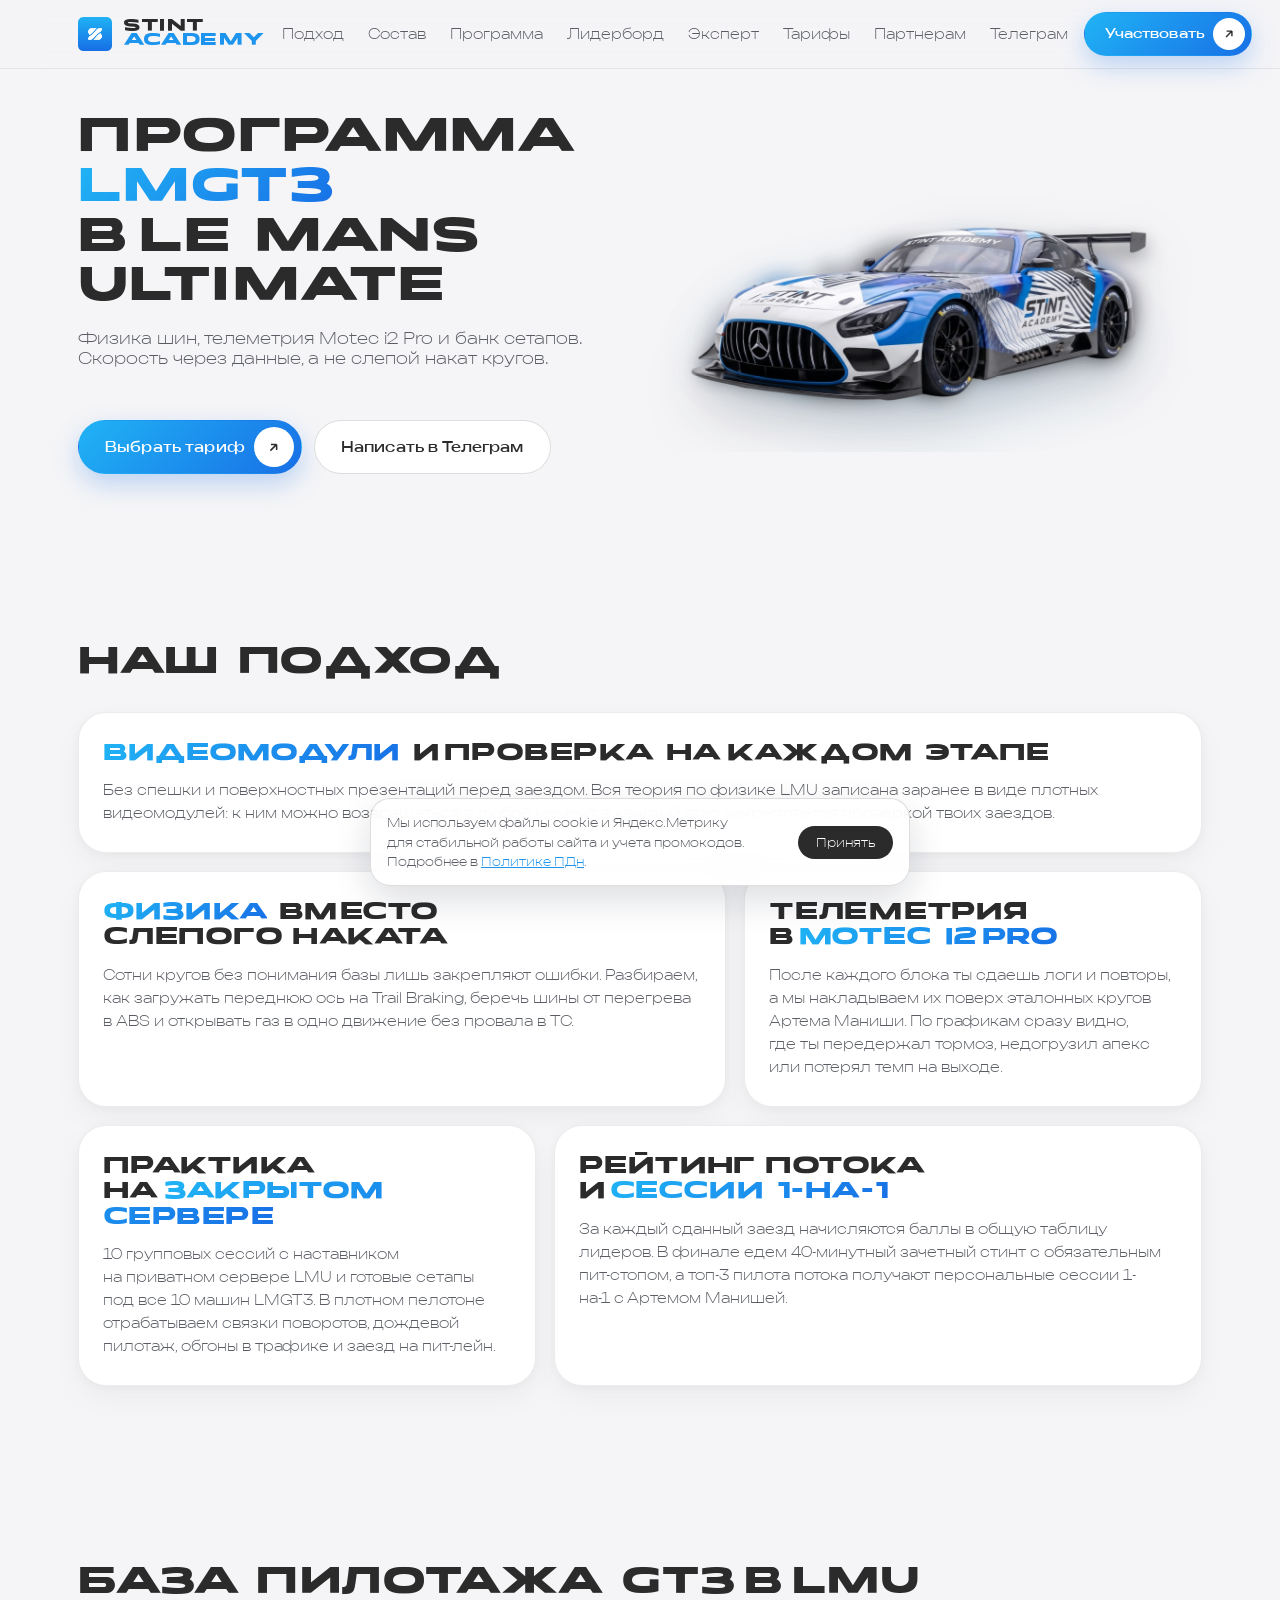
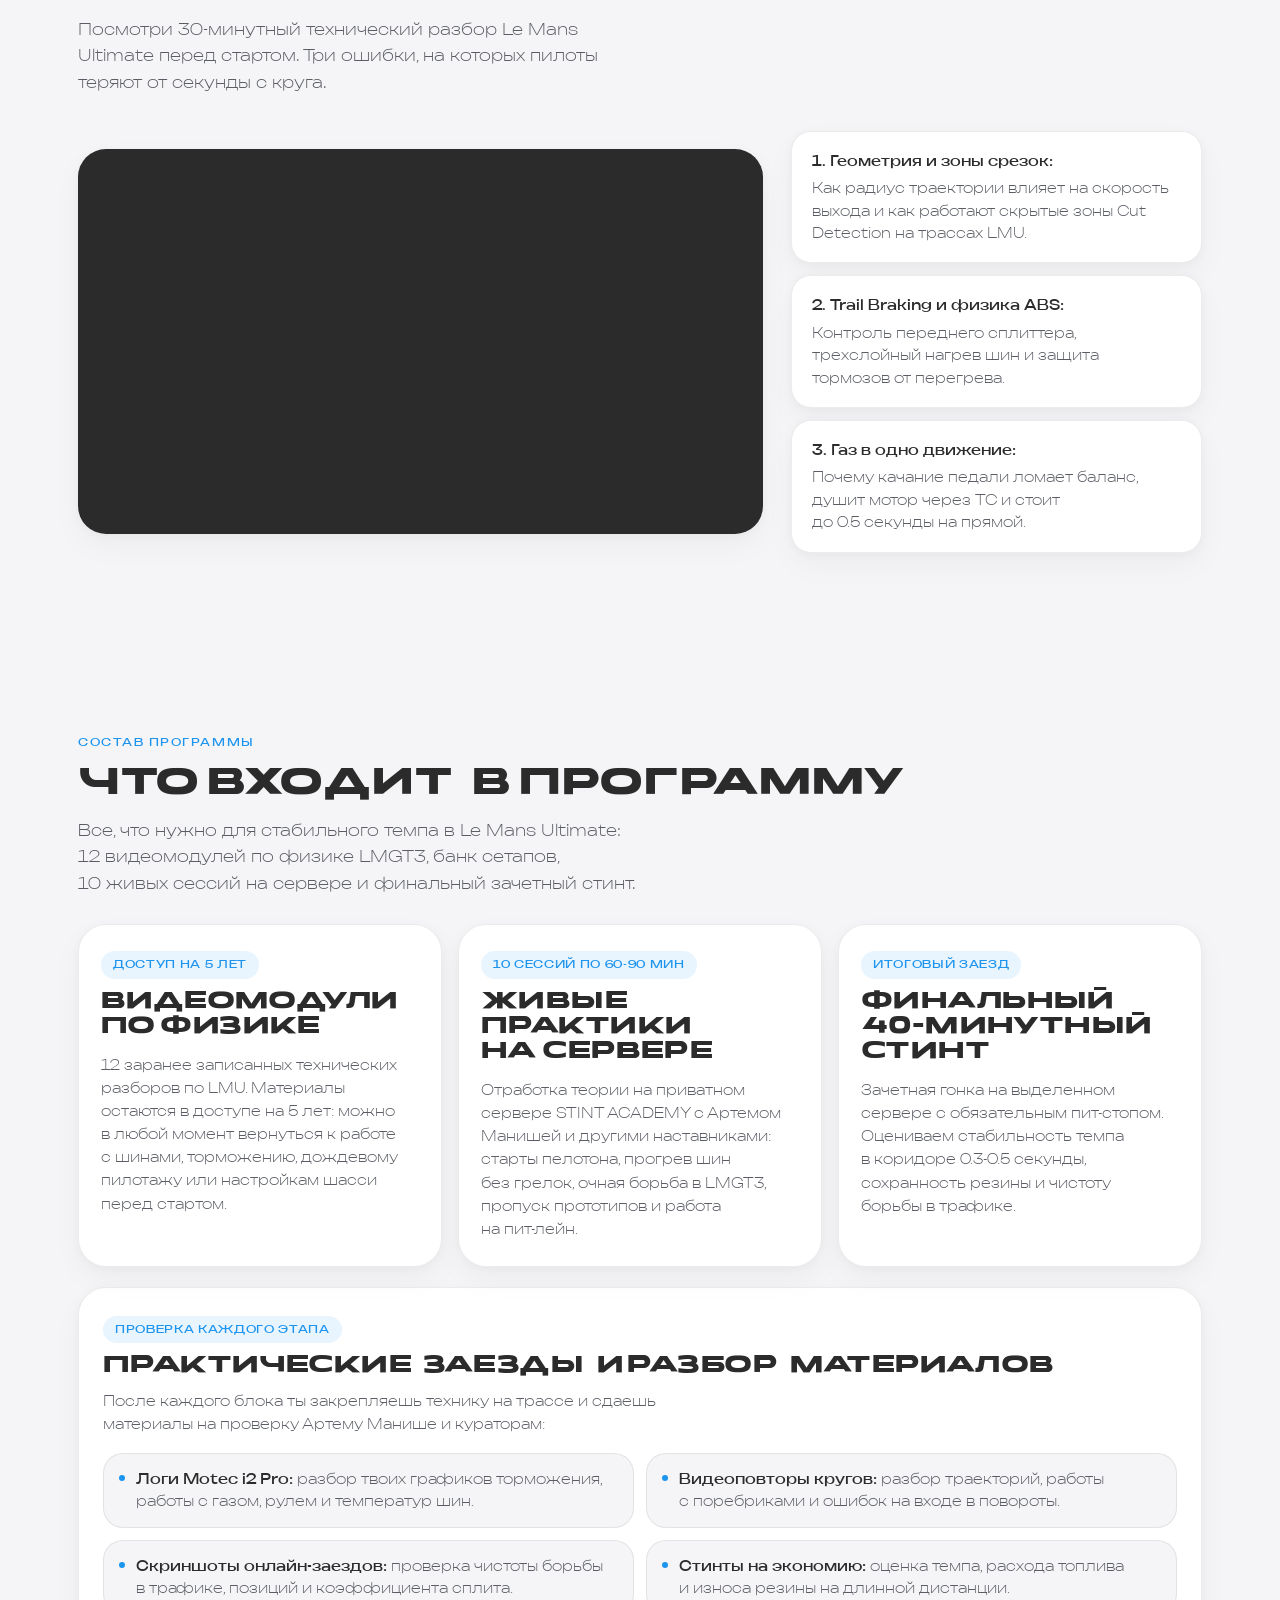
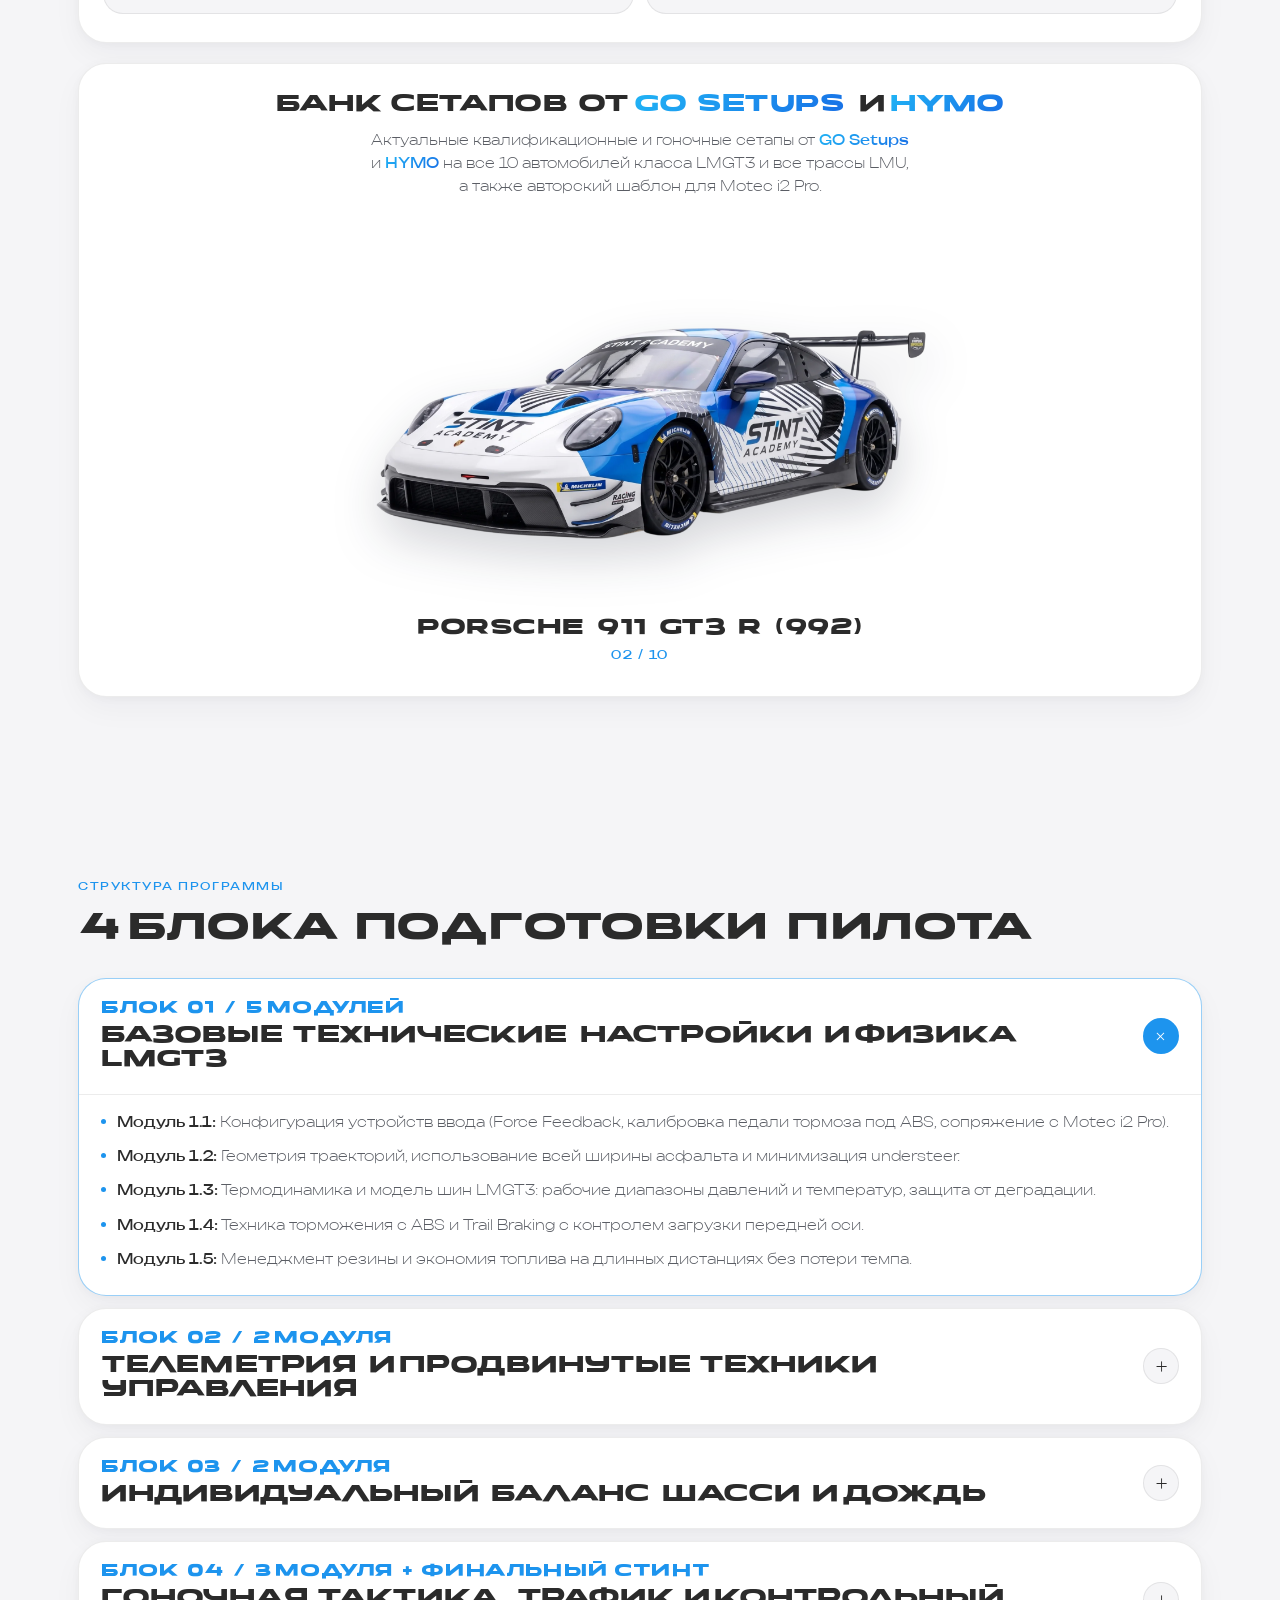
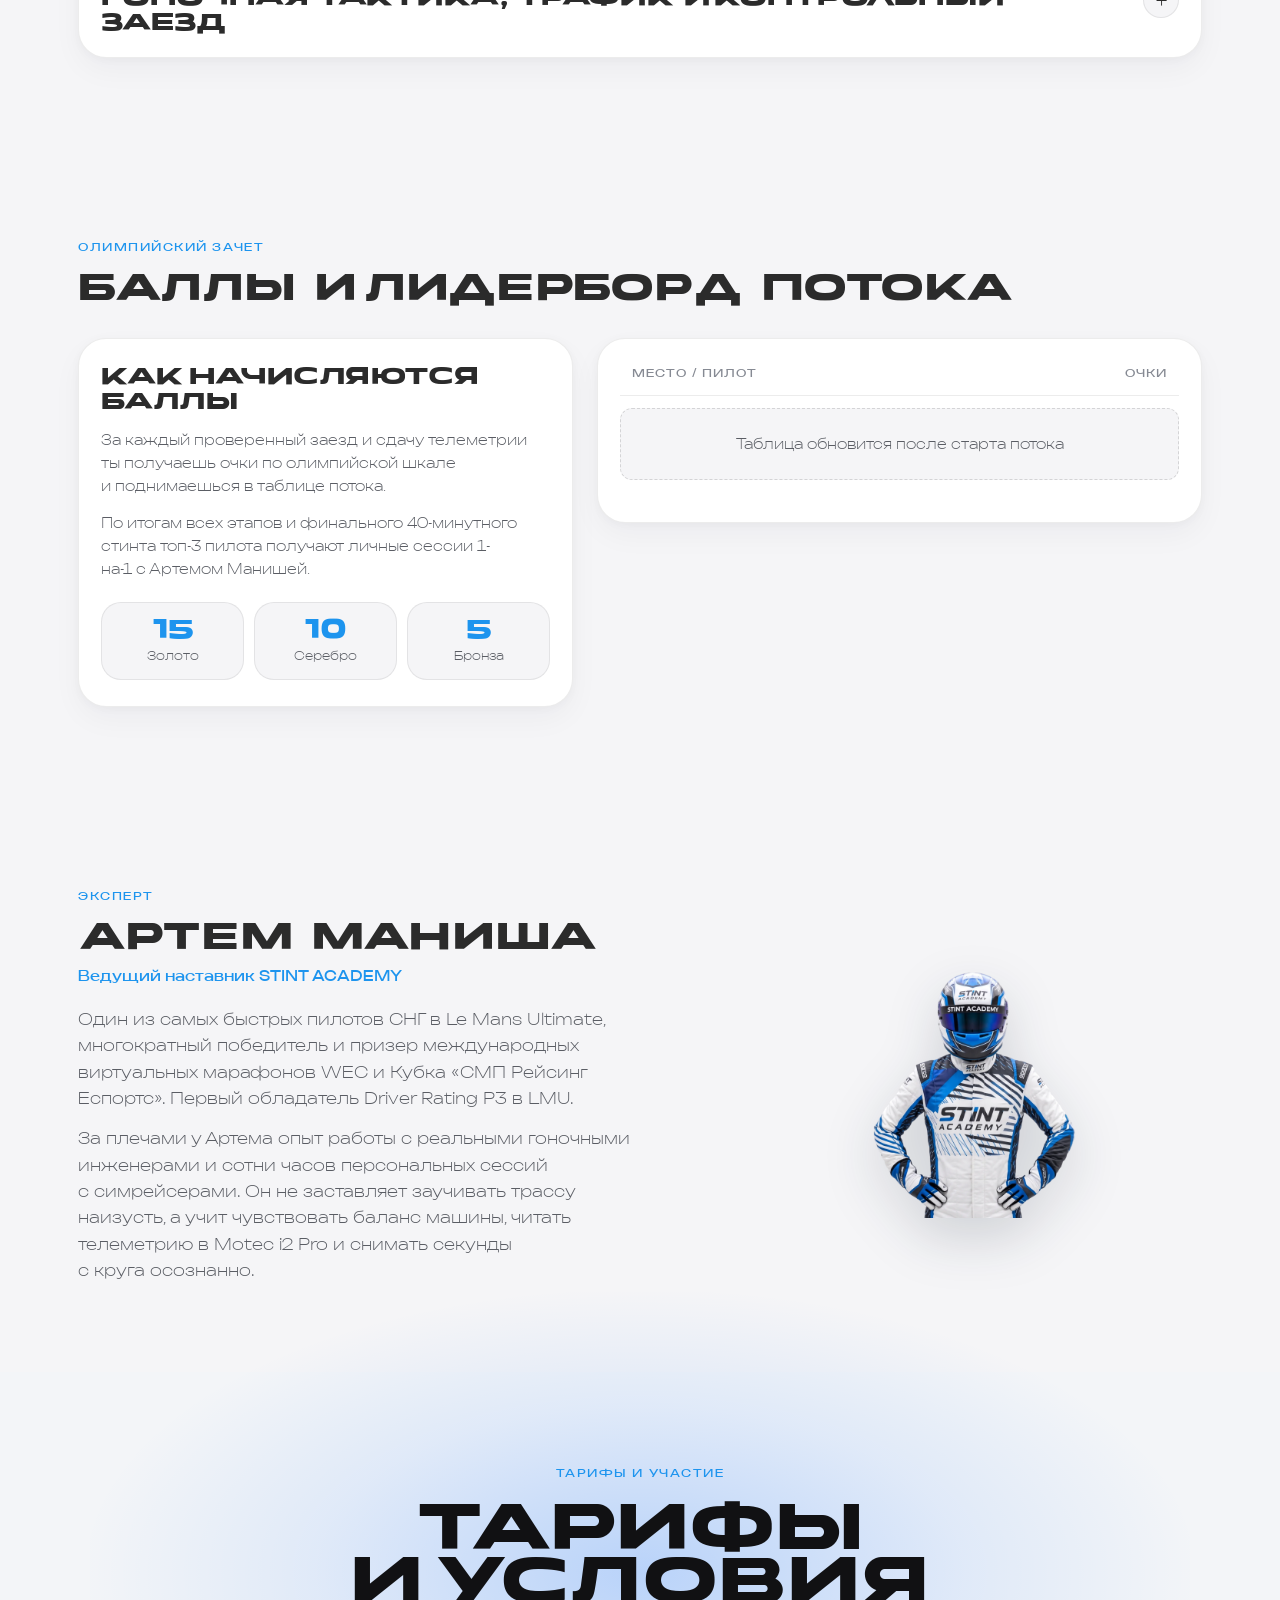
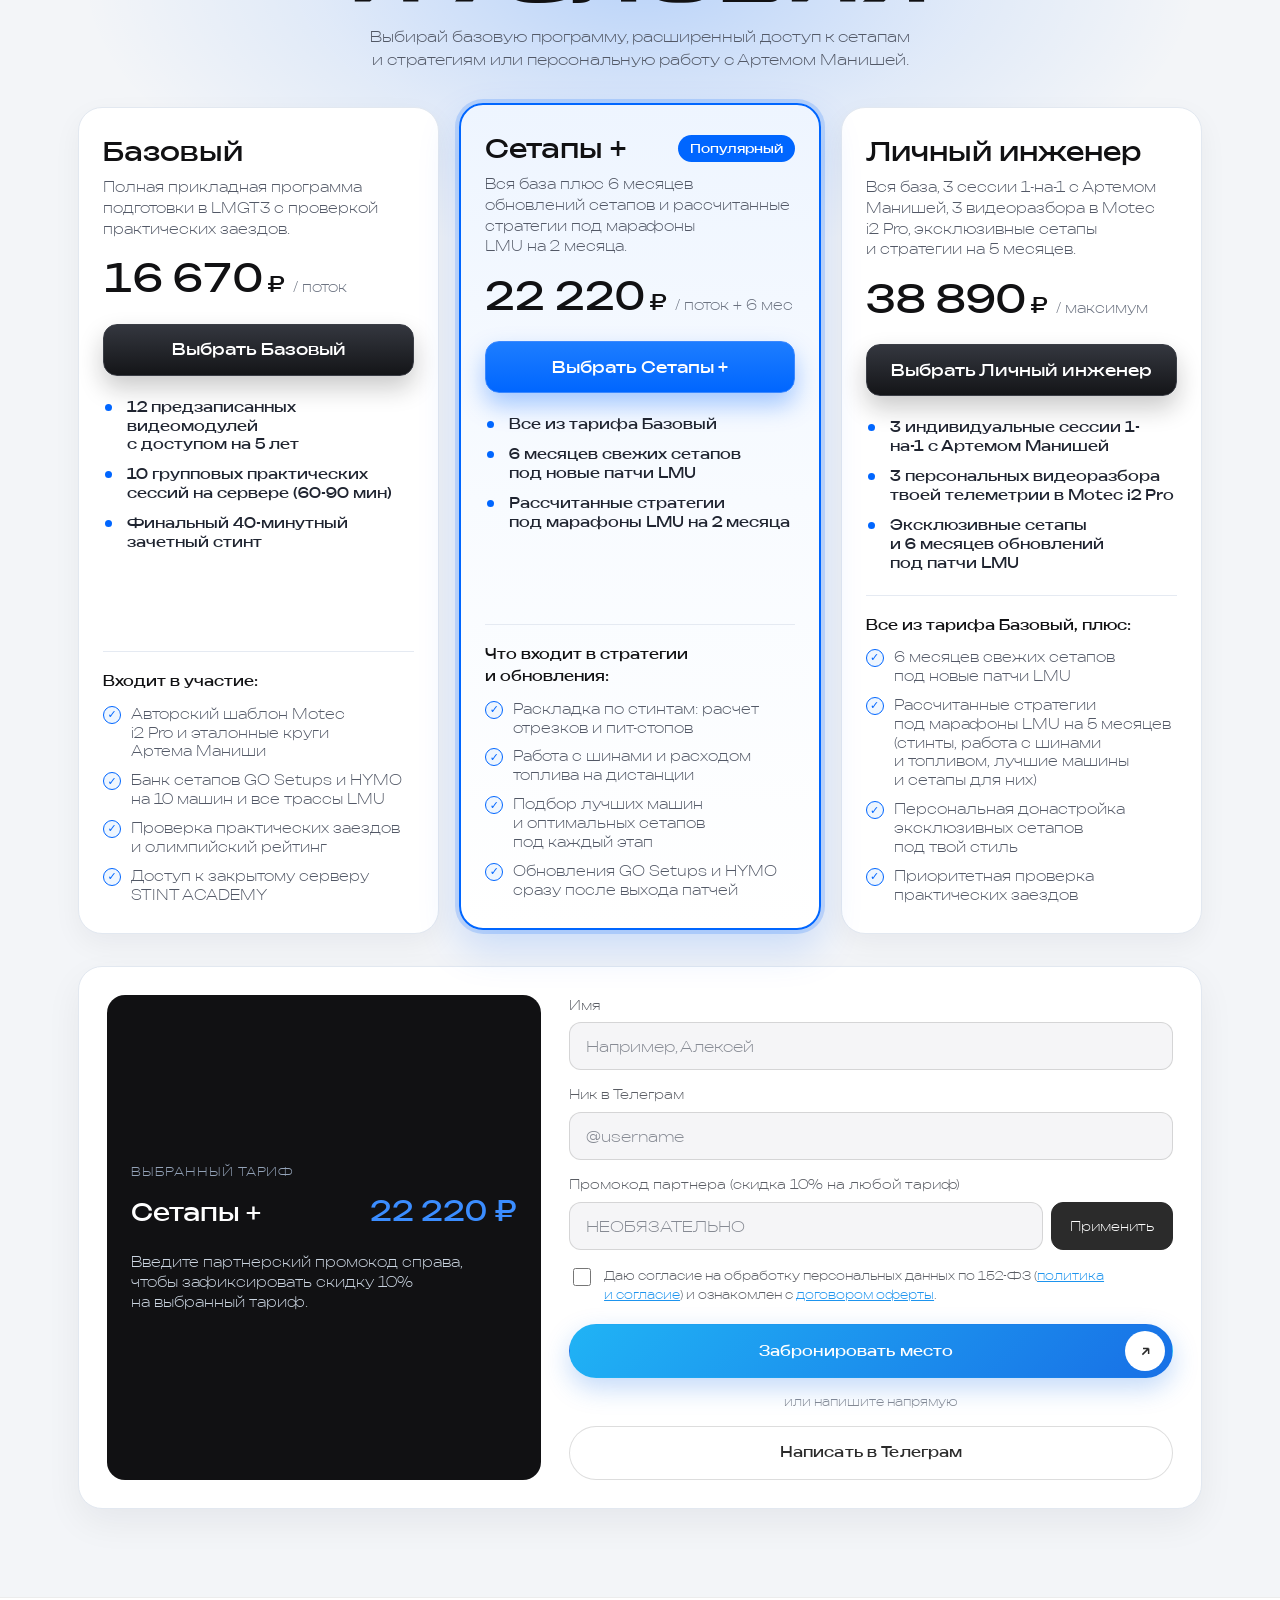
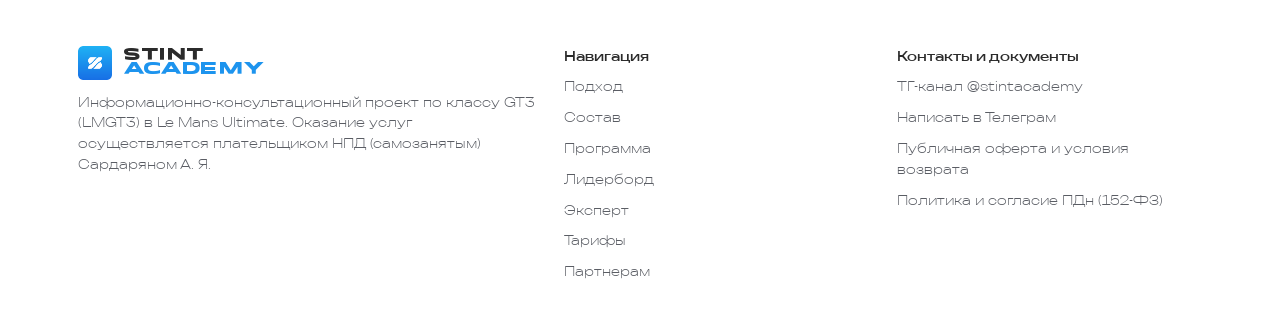
==== commit 201adbb2: "Update site, tariffs, legal docs and leaderboard" ====
--- a/index.html
+++ b/index.html
@@ -3,8 +3,12 @@
 <head>
   <meta charset="UTF-8">
   <meta name="viewport" content="width=device-width, initial-scale=1.0">
-  <title>STINT ACADEMY: программа подготовки пилотов LMGT3 в Le Mans Ultimate</title>
-  <meta name="description" content="Прикладная программа подготовки пилотов класса GT3 (LMGT3) в симуляторе Le Mans Ultimate. Физика, контроль веса, анализ телеметрии в Motec i2 Pro и 10 практических сессий на сервере.">
+  <title>STINT ACADEMY: программа подготовки в LMGT3 для Le Mans Ultimate (LMU)</title>
+  <meta name="description" content="Прикладная программа пилотажа LMGT3 в Le Mans Ultimate: 12 видеомодулей, телеметрия Motec i2 Pro, банк сетапов GO Setups и HYMO, 10 живых практик на закрытом сервере.">
+  <meta property="og:type" content="website">
+  <meta property="og:url" content="https://stintacademy.ru/">
+  <meta property="og:title" content="STINT ACADEMY: программа подготовки в LMGT3 для Le Mans Ultimate (LMU)">
+  <meta property="og:description" content="Прикладная программа пилотажа LMGT3 в Le Mans Ultimate: 12 видеомодулей, телеметрия Motec i2 Pro, банк сетапов GO Setups и HYMO, 10 живых практик на закрытом сервере.">
   <link rel="icon" type="image/png" href="assets/img/logo.png">
   <link rel="stylesheet" href="css/tokens.css">
   <link rel="stylesheet" href="css/main.css">
@@ -36,19 +40,19 @@
       </a>
 
       <nav class="nav-desktop">
-        <a href="#system">Наш подход</a>
-        <a href="#included">Что входит</a>
+        <a href="#system">Подход</a>
+        <a href="#included">Состав</a>
         <a href="#program">Программа</a>
         <a href="#leaderboard">Лидерборд</a>
-        <a href="#mentor">О тренере</a>
-        <a href="#apply">Цены</a>
+        <a href="#mentor">Эксперт</a>
+        <a href="#apply">Тарифы</a>
         <a href="partners.html">Партнерам</a>
-        <a href="https://t.me/stintacademy" target="_blank" rel="noopener">ТГ-канал</a>
+        <a href="https://t.me/stintacademy" target="_blank" rel="noopener noreferrer">Телеграм</a>
       </nav>
 
       <div class="header-right">
         <a href="#apply" class="btn btn-primary btn-sm header-cta-desktop">
-          <span>Забронировать</span>
+          <span>Участвовать</span>
           <span class="btn-circle">
             <svg width="14" height="14" viewBox="0 0 24 24" fill="none" stroke="currentColor" stroke-width="2.4">
               <path d="M7 17L17 7M17 7H8M17 7V16"/>
@@ -89,13 +93,13 @@
           <li>
             <a class="gn-link" href="#system">
               <svg viewBox="0 0 24 24" fill="none" stroke="currentColor" stroke-width="1.8"><path d="M3 12l9-9 9 9M5 10v10h14V10"/></svg>
-              <span>Наш подход</span>
+              <span>Подход</span>
             </a>
           </li>
           <li>
             <a class="gn-link" href="#included">
               <svg viewBox="0 0 24 24" fill="none" stroke="currentColor" stroke-width="1.8"><rect x="3" y="4" width="18" height="16" rx="3"/><path d="M3 10h18"/></svg>
-              <span>Что входит</span>
+              <span>Состав</span>
             </a>
           </li>
           <li>
@@ -107,19 +111,19 @@
           <li>
             <a class="gn-link" href="#leaderboard">
               <svg viewBox="0 0 24 24" fill="none" stroke="currentColor" stroke-width="1.8"><path d="M6 20V10M12 20V4M18 20v-7"/></svg>
-              <span>Лидерборд потока</span>
+              <span>Лидерборд</span>
             </a>
           </li>
           <li>
             <a class="gn-link" href="#mentor">
               <svg viewBox="0 0 24 24" fill="none" stroke="currentColor" stroke-width="1.8"><circle cx="12" cy="8" r="4"/><path d="M4 20c1.5-4 14.5-4 16 0"/></svg>
-              <span>О тренере</span>
+              <span>Эксперт</span>
             </a>
           </li>
           <li>
             <a class="gn-link is-active" href="#apply">
               <svg viewBox="0 0 24 24" fill="none" stroke="currentColor" stroke-width="1.8"><path d="M7 17L17 7M17 7H8M17 7V16"/></svg>
-              <span>Цены и запись</span>
+              <span>Тарифы</span>
             </a>
           </li>
         </ul>
@@ -135,21 +139,20 @@
             </a>
           </li>
           <li>
-            <a class="gn-link" href="https://t.me/stintacademy" target="_blank" rel="noopener">
+            <a class="gn-link" href="https://t.me/stintacademy" target="_blank" rel="noopener noreferrer">
               <svg viewBox="0 0 24 24" fill="none" stroke="currentColor" stroke-width="1.8"><path d="M22 2L11 13M22 2l-7 20-4-9-9-4 20-7z"/></svg>
-              <span>ТГ-канал</span>
+              <span>Телеграм</span>
             </a>
           </li>
         </ul>
       </div>
     </div>
 
-    <!-- TODO: заменить href на ссылку рабочего аккаунта менеджера, когда появится -->
-    <a class="gn-account" href="https://t.me/stintacademy" target="_blank" rel="noopener">
+    <a class="gn-account" href="https://t.me/stintacademy?direct" target="_blank" rel="noopener noreferrer">
       <span class="gn-avatar">TG</span>
       <span class="gn-account-copy">
-        <strong>Менеджер STINT</strong>
-        <small>Оформить бронь в Телеграм</small>
+        <strong>STINT ACADEMY</strong>
+        <small>Написать в Телеграм</small>
       </span>
     </a>
   </nav>
@@ -161,33 +164,33 @@
         <div class="hero-grid">
           <div class="hero-copy">
             <h1 class="h-display h1 hero-reveal">
-              Программа подготовки<br>
-              <span class="text-accent">в LMGT3</span>
+              ПРОГРАММА <span class="text-accent">LMGT3</span><br>
+              В LE MANS ULTIMATE
             </h1>
 
             <p class="lead hero-lead hero-reveal hero-reveal-d1">
-              Хватит угадывать точки торможения. Едь быстро на понимании физики и данных.
+              Физика шин, телеметрия Motec i2 Pro и банк сетапов. Скорость через данные, а не слепой накат кругов.
             </p>
           </div>
 
           <div class="hero-visual" id="heroVisual">
             <div class="hero-stage" id="heroStage">
-              <img src="assets/img/Ferrari.webp" alt="Ferrari 296 GT3 STINT ACADEMY" class="hero-car is-active">
+              <img src="assets/img/Ferrari.webp" alt="Ferrari 296 LMGT3 в Le Mans Ultimate, ливрея STINT ACADEMY" class="hero-car is-active">
               <img src="assets/img/BMW.webp" alt="" class="hero-car is-standby" aria-hidden="true">
             </div>
           </div>
 
           <div class="hero-actions hero-reveal hero-reveal-d2">
             <a href="#apply" class="btn btn-primary">
-              <span>Забронировать место</span>
+              <span>Выбрать тариф</span>
               <span class="btn-circle">
                 <svg width="15" height="15" viewBox="0 0 24 24" fill="none" stroke="currentColor" stroke-width="2.4">
                   <path d="M7 17L17 7M17 7H8M17 7V16"/>
                 </svg>
               </span>
             </a>
-            <a href="https://t.me/logachevandrew" target="_blank" rel="noopener" class="btn btn-ghost">
-              Оформить бронь в Телеграм
+            <a href="https://t.me/stintacademy?direct" target="_blank" rel="noopener noreferrer" class="btn btn-ghost">
+              Написать в Телеграм
             </a>
           </div>
         </div>
@@ -197,50 +200,50 @@
     <!-- Наш подход -->
     <section id="system" class="section">
       <div class="container">
-        <h2 class="h-display h2">Наш подход</h2>
+        <h2 class="h-display h2">НАШ ПОДХОД</h2>
 
         <div class="bento-asym">
           <article class="card-clean is-wide">
             <div>
-              <h3 class="h-display h3">Качество подхода и <span class="text-accent">вечная база</span> видеоматериалов</h3>
+              <h3 class="h-display h3"><span class="text-accent">ВИДЕОМОДУЛИ</span> И ПРОВЕРКА НА КАЖДОМ ЭТАПЕ</h3>
               <p class="card-desc">
-                Мы знаем, как обычно строятся групповые разборы: собрали пилотов на сервер, быстро пролистали презентацию и сразу поехали кататься без реальной проверки результата. В STINT ACADEMY все устроено иначе: тебя ждут заранее подготовленные технические видеоматериалы, к которым можно возвращаться в любой момент навсегда, и обязательная проверка навыков на каждом этапе.
+                Без спешки и поверхностных презентаций перед заездом. Вся теория по физике LMU записана заранее в виде плотных видеомодулей: к ним можно возвращаться в любой момент, а каждый этап закрепляется проверкой твоих заездов.
               </p>
             </div>
           </article>
 
           <article class="card-clean">
             <div>
-              <h3 class="h-display h3"><span class="text-accent">Физика</span> вместо слепого наката</h3>
+              <h3 class="h-display h3"><span class="text-accent">ФИЗИКА</span> ВМЕСТО СЛЕПОГО НАКАТА</h3>
               <p class="card-desc">
-                Накатывать сотни кругов бесполезно, если ты просто заучиваешь ошибки. Мы объясняем, как загружать морду машины на торможении, беречь шины от перегрева в ABS и открывать газ в одно движение без провала в TC.
+                Сотни кругов без понимания базы лишь закрепляют ошибки. Разбираем, как загружать переднюю ось на Trail Braking, беречь шины от перегрева в ABS и открывать газ в одно движение без провала в TC.
               </p>
             </div>
           </article>
 
           <article class="card-clean">
             <div>
-              <h3 class="h-display h3">Твоя телеметрия в <span class="text-accent">Motec i2 Pro</span></h3>
+              <h3 class="h-display h3">ТЕЛЕМЕТРИЯ В <span class="text-accent">MOTEC I2 PRO</span></h3>
               <p class="card-desc">
-                После каждого модуля ты сдаешь свои логи и повторы, а мы накладываем их прямо поверх эталонных кругов Артема Маниши. Никаких общих советов: ты сразу видишь по графикам, где передержал тормоз или потерял скорость на разгоне.
+                После каждого блока ты сдаешь логи и повторы, а мы накладываем их поверх эталонных кругов Артема Маниши. По графикам сразу видно, где ты передержал тормоз, недогрузил апекс или потерял темп на выходе.
               </p>
             </div>
           </article>
 
           <article class="card-clean">
             <div>
-              <h3 class="h-display h3">Практика на <span class="text-accent">закрытом сервере</span></h3>
+              <h3 class="h-display h3">ПРАКТИКА НА <span class="text-accent">ЗАКРЫТОМ СЕРВЕРЕ</span></h3>
               <p class="card-desc">
-                Вместо хаоса открытых лобби тебя ждут 10 сессий с наставником на приватном сервере и готовые сетапы под все 10 машин LMGT3. В плотном пелотоне мы отрабатываем сложные связки, дождевой пилотаж, обгоны в трафике и работу на пит-лейн.
+                10 групповых сессий с наставником на приватном сервере LMU и готовые сетапы под все 10 машин LMGT3. В плотном пелотоне отрабатываем связки поворотов, дождевой пилотаж, обгоны в трафике и заезд на пит-лейн.
               </p>
             </div>
           </article>
 
           <article class="card-clean">
             <div>
-              <h3 class="h-display h3">Рейтинг потока и <span class="text-accent">личный коучинг</span></h3>
+              <h3 class="h-display h3">РЕЙТИНГ ПОТОКА И <span class="text-accent">СЕССИИ 1-НА-1</span></h3>
               <p class="card-desc">
-                За каждый практический заезд ты получаешь олимпийские баллы и поднимаешься в общей таблице лидеров. В финале всех ждет 40-минутный зачетный стинт с пит-стопом, а тройка лучших пилотов заберет персональные тренировки 1-на-1 с Артемом.
+                За каждый сданный заезд начисляются баллы в общую таблицу лидеров. В финале едем 40-минутный зачетный стинт с обязательным пит-стопом, а топ-3 пилота потока получают персональные сессии 1-на-1 с Артемом Манишей.
               </p>
             </div>
           </article>
@@ -248,19 +251,19 @@
       </div>
     </section>
 
-    <!-- База скорости (Ютуб лид-магнит) -->
+    <!-- База пилотажа (Ютуб лид-магнит) -->
     <section id="video" class="section">
       <div class="container">
-        <h2 class="h-display h2">База скорости GT3 без воды</h2>
+        <h2 class="h-display h2">БАЗА ПИЛОТАЖА GT3 В LMU</h2>
         <p class="lead video-lead">
-          Посмотрите вводный разбор физики LMU перед участием в программе. Три ключевые ошибки, из-за которых пилоты теряют секунду с круга.
+          Посмотри 30-минутный технический разбор Le Mans Ultimate перед стартом. Три ошибки, на которых пилоты теряют от секунды с круга.
         </p>
 
         <div class="video-grid">
           <div class="video-frame">
             <iframe
               src="https://www.youtube.com/embed/7Ya5uGfUtzM?rel=0"
-              title="Le Mans Ultimate - V1.4.2 Update"
+              title="Разбор физики Le Mans Ultimate от STINT ACADEMY"
               loading="lazy"
               allow="accelerometer; autoplay; clipboard-write; encrypted-media; gyroscope; picture-in-picture; web-share"
               referrerpolicy="strict-origin-when-cross-origin"
@@ -270,16 +273,16 @@
 
           <ul class="video-points">
             <li>
-              <strong>01. Геометрия и зоны срезок</strong>
-              Как радиус траектории влияет на выход и как работают скрытые зоны Cut Detection на трассах LMU.
+              <strong>1. Геометрия и зоны срезок:</strong>
+              Как радиус траектории влияет на скорость выхода и как работают скрытые зоны Cut Detection на трассах LMU.
             </li>
             <li>
-              <strong>02. Trail Braking и физика ABS</strong>
-              Контроль переднего сплиттера, трехслойный нагрев шин (Carcass и Surface) и защита тормозов от перегрева.
+              <strong>2. Trail Braking и физика ABS:</strong>
+              Контроль переднего сплиттера, трехслойный нагрев шин и защита тормозов от перегрева.
             </li>
             <li>
-              <strong>03. Газ в одно движение</strong>
-              Почему качание педали ломает баланс, душит мотор через TC и крадет до 0.5 секунды на прямой.
+              <strong>3. Газ в одно движение:</strong>
+              Почему качание педали ломает баланс, душит мотор через TC и стоит до 0.5 секунды на прямой.
             </li>
           </ul>
         </div>
@@ -289,66 +292,66 @@
     <!-- Общий раздел: Что входит в программу -->
     <section id="included" class="section">
       <div class="container">
-        <span class="kicker">Состав доступа</span>
-        <h2 class="h-display h2">Что входит в программу</h2>
+        <span class="kicker">СОСТАВ ПРОГРАММЫ</span>
+        <h2 class="h-display h2">ЧТО ВХОДИТ В ПРОГРАММУ</h2>
         <p class="lead" style="margin-top: 14px;">
-          Полный комплект инструментов для системного роста темпа в Le Mans Ultimate: от вечной базы видеоматериалов и банка сетапов до живых сессий на сервере и финального стинта.
+          Все, что нужно для стабильного темпа в Le Mans Ultimate: 12 видеомодулей по физике LMGT3, банк сетапов, 10 живых сессий на сервере и финальный зачетный стинт.
         </p>
 
         <!-- 3 главные карточки -->
         <div class="included-cards">
           <article class="inc-box">
-            <span class="inc-tag">Доступ навсегда</span>
-            <h3 class="h-display h3">Видео<span class="pc-break">-<br></span>материалы по теории</h3>
+            <span class="inc-tag">ДОСТУП НА 5 ЛЕТ</span>
+            <h3 class="h-display h3">ВИДЕОМОДУЛИ ПО ФИЗИКЕ</h3>
             <p class="card-desc">
-              12 заранее записанных технических брифингов без воды. Материалы сохраняются у тебя навсегда: можно в любой момент вернуться к разбору шин, торможения, дождя или настроек шасси перед важным стартом.
+              12 заранее записанных технических разборов по LMU. Материалы остаются в доступе на 5 лет: можно в любой момент вернуться к работе с шинами, торможению, дождевому пилотажу или настройкам шасси перед стартом.
             </p>
           </article>
 
           <article class="inc-box">
-            <span class="inc-tag">10 сессий по 60-90 мин</span>
-            <h3 class="h-display h3">Живые практики на сервере</h3>
+            <span class="inc-tag">10 СЕССИЙ ПО 60-90 МИН</span>
+            <h3 class="h-display h3">ЖИВЫЕ ПРАКТИКИ НА СЕРВЕРЕ</h3>
             <p class="card-desc">
-              Отработка теории на приватном сервере проекта вместе с наставником: старты пелотона, прогрев шин без грелок, очная борьба в классе LMGT3, пропуск прототипов и быстрая работа на пит-лейн.
+              Отработка теории на приватном сервере STINT ACADEMY с Артемом Манишей и другими наставниками: старты пелотона, прогрев шин без грелок, очная борьба в LMGT3, пропуск прототипов и работа на пит-лейн.
             </p>
           </article>
 
           <article class="inc-box">
-            <span class="inc-tag">Итоговая гонка</span>
-            <h3 class="h-display h3">Финальный 40-минутный стинт</h3>
+            <span class="inc-tag">ИТОГОВЫЙ ЗАЕЗД</span>
+            <h3 class="h-display h3">ФИНАЛЬНЫЙ 40-МИНУТНЫЙ СТИНТ</h3>
             <p class="card-desc">
-              Официальный зачетный заезд на выделенном сервере с обязательным пит-стопом. Оцениваем стабильность темпа в коридоре 0.3-0.5 секунды, сохранность резины и чистоту борьбы в трафике.
+              Зачетная гонка на выделенном сервере с обязательным пит-стопом. Оцениваем стабильность темпа в коридоре 0.3-0.5 секунды, сохранность резины и чистоту борьбы в трафике.
             </p>
           </article>
         </div>
 
         <!-- Отдельная карточка про практические заезды и форматы проверки -->
         <div class="hw-card">
-          <span class="inc-tag">Проверка каждого этапа</span>
-          <h3 class="h-display h3" style="margin-top: 10px;">Практические заезды и разбор материалов</h3>
+          <span class="inc-tag">ПРОВЕРКА КАЖДОГО ЭТАПА</span>
+          <h3 class="h-display h3" style="margin-top: 10px;">ПРАКТИЧЕСКИЕ ЗАЕЗДЫ И РАЗБОР МАТЕРИАЛОВ</h3>
           <p class="lead" style="font-size: 14px; margin-top: 10px;">
-            После каждого технического блока ты закрепляешь навык на практике и сдаешь материалы на проверку Артему Манише и кураторам:
+            После каждого блока ты закрепляешь технику на трассе и сдаешь материалы на проверку Артему Манише и кураторам:
           </p>
 
           <ul class="hw-items">
-            <li><strong>Логи Motec i2 Pro:</strong> наложение твоих графиков торможения, газа и руля прямо поверх эталонных кругов.</li>
+            <li><strong>Логи Motec i2 Pro:</strong> разбор твоих графиков торможения, работы с газом, рулем и температур шин.</li>
             <li><strong>Видеоповторы кругов:</strong> разбор траекторий, работы с поребриками и ошибок на входе в повороты.</li>
-            <li><strong>Скриншоты онлайн-заездов:</strong> фиксация чистоты борьбы в трафике, позиций и коэффициента сплита.</li>
-            <li><strong>Стинты на экономию:</strong> проверка удержания темпа, расхода топлива и лимита износа резины на дистанции.</li>
+            <li><strong>Скриншоты онлайн-заездов:</strong> проверка чистоты борьбы в трафике, позиций и коэффициента сплита.</li>
+            <li><strong>Стинты на экономию:</strong> оценка темпа, расхода топлива и износа резины на длинной дистанции.</li>
           </ul>
         </div>
 
         <!-- Банк сетапов от GO Setups и HYMO -->
         <div class="garage-wrap">
           <h3 class="h-display h3" style="margin-bottom: 10px;">
-            Банк сетапов от <span class="text-accent">GO Setups</span> и <span class="text-accent">HYMO</span>
+            БАНК СЕТАПОВ ОТ <span class="text-accent">GO SETUPS</span> И <span class="text-accent">HYMO</span>
           </h3>
           <p class="lead" style="margin: 0 auto 18px; font-size: 14px;">
-            Актуальные квалификационные и гоночные настройки от <span class="text-accent" style="font-weight: 600;">GO Setups</span> и <span class="text-accent" style="font-weight: 600;">HYMO</span> на все 10 автомобилей класса LMGT3 и все трассы LMU, плюс авторский шаблон Motec i2 Pro и эталонные логи кругов.
+            Актуальные квалификационные и гоночные сетапы от <span class="text-accent" style="font-weight: 600;">GO Setups</span> и <span class="text-accent" style="font-weight: 600;">HYMO</span> на все 10 автомобилей класса LMGT3 и все трассы LMU, а также авторский шаблон для Motec i2 Pro.
           </p>
 
           <div class="garage-stage">
-            <img id="garageImg" src="assets/img/BMW.webp" alt="BMW M4 GT3 STINT ACADEMY" class="garage-car-img" loading="lazy">
+            <img id="garageImg" src="assets/img/BMW.webp" alt="BMW M4 GT3 класса LMGT3 в Le Mans Ultimate, STINT ACADEMY" class="garage-car-img" loading="lazy">
             <div id="garageTitle" class="garage-car-title">BMW M4 GT3</div>
             <div id="garageCounter" class="garage-counter">01 / 10</div>
           </div>
@@ -438,17 +441,17 @@
     <!-- Отдельный раздел: Баллы и таблица лидеров -->
     <section id="leaderboard" class="section">
       <div class="container">
-        <span class="kicker">Олимпийский зачет</span>
-        <h2 class="h-display h2">Баллы и лидерборд потока</h2>
+        <span class="kicker">ОЛИМПИЙСКИЙ ЗАЧЕТ</span>
+        <h2 class="h-display h2">БАЛЛЫ И ЛИДЕРБОРД ПОТОКА</h2>
 
         <div class="lb-layout">
           <div class="lb-info">
-            <h3 class="h-display h3" style="margin-bottom: 12px;">Как начисляются баллы</h3>
+            <h3 class="h-display h3" style="margin-bottom: 12px;">КАК НАЧИСЛЯЮТСЯ БАЛЛЫ</h3>
             <p class="lead" style="font-size: 14px; margin-bottom: 14px;">
-              За каждый проверенный практический заезд и сдачу материалов ты получаешь баллы по олимпийской шкале и поднимаешься в общей таблице потока.
+              За каждый проверенный заезд и сдачу телеметрии ты получаешь очки по олимпийской шкале и поднимаешься в таблице потока.
             </p>
             <p class="lead" style="font-size: 14px;">
-              По итогам всех этапов и финального 40-минутного стинта тройка лучших пилотов таблицы забирает личные закрытые сессии 1-на-1 с Артемом Манишей.
+              По итогам всех этапов и финального 40-минутного стинта топ-3 пилота получают личные сессии 1-на-1 с Артемом Манишей.
             </p>
 
             <div class="rating-strip">
@@ -469,53 +472,53 @@
 
           <div class="lb-card">
             <div class="lb-head">
-              <span>Место / Пилот</span>
-              <span>Очки</span>
+              <span>МЕСТО / ПИЛОТ</span>
+              <span>ОЧКИ</span>
             </div>
 
             <div id="leaderboardList" class="lb-list"></div>
 
-            <button type="button" id="leaderboardToggle" class="btn btn-ghost" style="width: 100%;">
-              Показать всех участников (10)
+            <button type="button" id="leaderboardToggle" class="btn btn-ghost" style="width: 100%; display: none;">
+              Показать весь список
             </button>
           </div>
         </div>
       </div>
     </section>
 
-    <!-- О тренере -->
+    <!-- Эксперт -->
     <section id="mentor" class="section">
       <div class="container">
         <div class="mentor-grid">
           <div>
-            <span class="kicker">О тренере</span>
+            <span class="kicker">Эксперт</span>
             <h2 class="h-display h2">Артем Маниша</h2>
             <div class="mentor-role">Ведущий наставник STINT ACADEMY</div>
             <p class="lead" style="margin-bottom: 14px;">
               Один из самых быстрых пилотов СНГ в Le Mans Ultimate, многократный победитель и призер международных виртуальных марафонов WEC и Кубка «СМП Рейсинг Еспортс». Первый обладатель Driver Rating P3 в LMU.
             </p>
             <p class="lead">
-              За плечами у Артема опыт работы с реальными гоночными инженерами и сотни часов персональных тренировок с симрейсерами. Он не заставляет заучивать трассу наизусть, а учит чувствовать баланс машины, читать телеметрию в Motec i2 Pro и снимать секунды с круга осознанно.
+              За плечами у Артема опыт работы с реальными гоночными инженерами и сотни часов персональных сессий с симрейсерами. Он не заставляет заучивать трассу наизусть, а учит чувствовать баланс машины, читать телеметрию в Motec i2 Pro и снимать секунды с круга осознанно.
             </p>
           </div>
 
           <div class="mentor-visual">
-            <img src="assets/img/driver%201.webp" alt="Пилот STINT ACADEMY" class="mentor-photo" loading="lazy">
+            <img src="assets/img/driver%201.webp" alt="Артем Маниша, ведущий эксперт STINT ACADEMY по LMGT3 в Le Mans Ultimate" class="mentor-photo" loading="lazy">
           </div>
         </div>
       </div>
     </section>
 
-   <!-- Цены и запись -->
+   <!-- Тарифы и запись -->
     <section id="apply" class="section pricing-section">
       <div class="pricing-glow" aria-hidden="true"></div>
 
       <div class="container pricing-container">
         <div class="pricing-head">
-          <span class="kicker">Цены и участие</span>
-          <h2 class="h-display h2 pricing-title">Цены и условия</h2>
+          <span class="kicker">Тарифы и участие</span>
+          <h2 class="h-display h2 pricing-title">ТАРИФЫ И УСЛОВИЯ</h2>
           <p class="pricing-subtitle">
-            Выберите базовую программу, расширенную поддержку сетапами на 4 месяца или персональную работу с Артемом Манишей.
+            Выбирай базовую программу, расширенный доступ к сетапам и стратегиям или персональную работу с Артемом Манишей.
           </p>
         </div>
 
@@ -542,7 +545,7 @@
               </button>
 
               <ul class="plan-highlights">
-                <li>12 предзаписанных видеоматериалов с доступом навсегда</li>
+                <li>12 предзаписанных видеомодулей с доступом на 5 лет</li>
                 <li>10 групповых практических сессий на сервере (60-90 мин)</li>
                 <li>Финальный 40-минутный зачетный стинт</li>
               </ul>
@@ -550,7 +553,7 @@
               <div class="plan-includes">
                 <h4>Входит в участие:</h4>
                 <ul>
-                  <li>Авторский шаблон Motec i2 Pro и эталонные логи эксперта</li>
+                  <li>Авторский шаблон Motec i2 Pro и эталонные круги Артема Маниши</li>
                   <li>Банк сетапов GO Setups и HYMO на 10 машин и все трассы LMU</li>
                   <li>Проверка практических заездов и олимпийский рейтинг</li>
                   <li>Доступ к закрытому серверу STINT ACADEMY</li>
@@ -567,12 +570,12 @@
                 <span class="plan-badge">Популярный</span>
               </div>
               <p class="plan-desc">
-                Вся программа подготовки плюс актуальные обновления сетапов под свежие патчи LMU на 4 месяца.
+                Вся база плюс 6 месяцев обновлений сетапов и рассчитанные стратегии под марафоны LMU на 2 месяца.
               </p>
               <div class="plan-price-row">
                 <span class="plan-price" data-price-value>22 220</span>
                 <span class="plan-currency">₽</span>
-                <span class="plan-period">/ поток + 4 мес</span>
+                <span class="plan-period">/ поток + 6 мес</span>
               </div>
             </div>
 
@@ -582,18 +585,18 @@
               </button>
 
               <ul class="plan-highlights">
-                <li>4 месяца свежих сетапов под новые патчи LMU</li>
-                <li>Обновления GO Setups и HYMO сразу после выхода</li>
-                <li>Квалификационные и гоночные версии на все трассы</li>
+                <li>Все из тарифа Базовый</li>
+                <li>6 месяцев свежих сетапов под новые патчи LMU</li>
+                <li>Рассчитанные стратегии под марафоны LMU на 2 месяца</li>
               </ul>
 
               <div class="plan-includes">
-                <h4>Все из тарифа Базовый, плюс:</h4>
+                <h4>Что входит в стратегии и обновления:</h4>
                 <ul>
-                  <li>Доступ к закрытому каналу обновлений на 4 месяца</li>
-                  <li>Дождевые и эндуранс-конфигурации под 10 машин LMGT3</li>
-                  <li>Адаптация баланса под изменения физики шин</li>
-                  <li>Экономия на зарубежных подписках без лишних карт</li>
+                  <li>Раскладка по стинтам: расчет отрезков и пит-стопов</li>
+                  <li>Работа с шинами и расходом топлива на дистанции</li>
+                  <li>Подбор лучших машин и оптимальных сетапов под каждый этап</li>
+                  <li>Обновления GO Setups и HYMO сразу после выхода патчей</li>
                 </ul>
               </div>
             </div>
@@ -606,7 +609,7 @@
                 <h3 class="plan-name">Личный инженер</h3>
               </div>
               <p class="plan-desc">
-                Максимальный результат: вся база, сетапы на 4 месяца и 3 личные сессии с Артемом Манишей.
+                Вся база, 3 сессии 1-на-1 с Артемом Манишей, 3 видеоразбора в Motec i2 Pro, эксклюзивные сетапы и стратегии на 5 месяцев.
               </p>
               <div class="plan-price-row">
                 <span class="plan-price" data-price-value>38 890</span>
@@ -622,17 +625,17 @@
 
               <ul class="plan-highlights">
                 <li>3 индивидуальные сессии 1-на-1 с Артемом Манишей</li>
-                <li>Глубокий разбор вашей телеметрии в Motec i2 Pro</li>
-                <li>Персональная донастройка сетапа под ваш стиль</li>
+                <li>3 персональных видеоразбора твоей телеметрии в Motec i2 Pro</li>
+                <li>Эксклюзивные сетапы и 6 месяцев обновлений под патчи LMU</li>
               </ul>
 
               <div class="plan-includes">
-                <h4>Все из тарифа Сетапы +, плюс:</h4>
+                <h4>Все из тарифа Базовый, плюс:</h4>
                 <ul>
-                  <li>Приоритетная проверка заездов и обратная связь</li>
-                  <li>Точечный разбор торможения, Trail Braking и работы с TC</li>
-                  <li>Индивидуальный план подготовки к марафонам WEC</li>
-                  <li>Гибкое согласование времени личных созвонов</li>
+                  <li>6 месяцев свежих сетапов под новые патчи LMU</li>
+                  <li>Рассчитанные стратегии под марафоны LMU на 5 месяцев (стинты, работа с шинами и топливом, лучшие машины и сетапы для них)</li>
+                  <li>Персональная донастройка эксклюзивных сетапов под твой стиль</li>
+                  <li>Приоритетная проверка практических заездов</li>
                 </ul>
               </div>
             </div>
@@ -700,8 +703,8 @@
 
               <div class="form-divider">или напишите напрямую</div>
 
-              <a href="https://t.me/stintacademy" target="_blank" rel="noopener" class="btn btn-ghost" style="width: 100%;">
-                Оформить бронь в Телеграм
+              <a href="https://t.me/stintacademy?direct" target="_blank" rel="noopener noreferrer" class="btn btn-ghost" style="width: 100%;">
+                Написать в Телеграм
               </a>
             </form>
           </div>
@@ -724,19 +727,19 @@
 
       <div class="footer-links">
         <strong style="color: var(--text-main);">Навигация</strong>
-        <a href="#system">Наш подход</a>
-        <a href="#included">Что входит</a>
+        <a href="#system">Подход</a>
+        <a href="#included">Состав</a>
         <a href="#program">Программа</a>
         <a href="#leaderboard">Лидерборд</a>
-        <a href="#apply">Цены</a>
+        <a href="#mentor">Эксперт</a>
+        <a href="#apply">Тарифы</a>
         <a href="partners.html">Партнерам</a>
       </div>
 
       <div class="footer-links">
         <strong style="color: var(--text-main);">Контакты и документы</strong>
-        <a href="https://t.me/stintacademy" target="_blank" rel="noopener">ТГ-канал @stintacademy</a>
-        <!-- TODO: заменить href и текст на рабочий аккаунт менеджера -->
-        <a href="https://t.me/stintacademy" target="_blank" rel="noopener">Менеджер STINT ACADEMY</a>
+        <a href="https://t.me/stintacademy" target="_blank" rel="noopener noreferrer">ТГ-канал @stintacademy</a>
+        <a href="https://t.me/stintacademy?direct" target="_blank" rel="noopener noreferrer">Написать в Телеграм</a>
         <a href="offer.html">Публичная оферта и условия возврата</a>
         <a href="privacy.html">Политика и согласие ПДн (152-ФЗ)</a>
       </div>
--- a/css/main.css
+++ b/css/main.css
@@ -59,11 +59,22 @@
   word-spacing: 0.22em;
   line-height: 1.78;
   text-wrap: balance;
+  overflow-wrap: break-word;
 }
 
 .h1 { font-size: clamp(16px, 2.8vw, 28px); line-height: 1.78; }
 .h2 { font-size: clamp(14px, 2.4vw, 22px); line-height: 1.8; }
 .h3 { font-size: clamp(12px, 1.6vw, 14px); line-height: 1.8; }
+
+.h1.hero-title-partners {
+  font-size: clamp(11px, 1.9vw, 22px);
+  line-height: 1.78;
+  letter-spacing: 0.02em;
+  word-spacing: 0.16em;
+  word-break: normal;
+  overflow-wrap: normal;
+  hyphens: none;
+}
 
 p, li { text-wrap: pretty; }
 
@@ -396,8 +407,19 @@
   align-items: center;
 }
 
+.hero-copy {
+  position: relative;
+  z-index: 5;
+}
+
 .hero-lead { margin: 16px 0 0; }
-.hero-actions { display: flex; flex-direction: column; gap: 12px; }
+.hero-actions {
+  position: relative;
+  z-index: 5;
+  display: flex;
+  flex-direction: column;
+  gap: 12px;
+}
 
 .hero-reveal {
   opacity: 0;
@@ -423,10 +445,11 @@
 
 .hero-visual {
   position: relative;
+  z-index: 1;
   display: flex;
   align-items: center;
   justify-content: center;
-  padding: 12px 12px;
+  padding: 12px 0;
   overflow: hidden;
 }
 
@@ -455,7 +478,7 @@
   display: grid;
   grid-template-columns: 1fr;
   place-items: center;
-  transform: scale(1.12);
+  transform: none;
 }
 
 .hero-car {
@@ -929,6 +952,15 @@
 
 .lb-name { color: var(--text-main); overflow: hidden; text-overflow: ellipsis; white-space: nowrap; }
 .lb-pts { font-family: var(--font-display); font-size: 11px; color: var(--accent); white-space: nowrap; }
+.lb-empty {
+  padding: 24px 16px;
+  border-radius: var(--radius-sm);
+  background: var(--bg-canvas);
+  border: 1px dashed var(--border-strong);
+  text-align: center;
+  font-size: 14px;
+  color: var(--text-muted);
+}
 
 /* О тренере */
 .mentor-grid {
@@ -1093,6 +1125,8 @@
 .form-status { margin-top: 12px; padding: 12px 14px; border-radius: var(--radius-sm); font-size: 13px; display: none; }
 .form-status.is-ok { display: block; background: rgba(29, 148, 238, 0.1); border: 1px solid var(--accent); color: var(--text-main); }
 .form-status.is-err { display: block; background: rgba(220, 53, 69, 0.08); border: 1px solid #dc3545; color: #a61e2a; }
+.form-status-text { margin: 0 0 10px; line-height: 1.5; }
+.form-status-cta { width: 100%; padding: 10px 18px; }
 
 /* Страница для партнеров и стримеров (partners.html) */
 .partner-stats {
@@ -1225,6 +1259,21 @@
   .cookie-bar { flex-direction: column; align-items: stretch; }
 }
 
+/* Очень узкие экраны (360px) */
+@media (max-width: 390px) {
+  .container { padding: 0 14px; }
+  .h-display { letter-spacing: 0.01em; word-spacing: 0.14em; }
+  .h1 { font-size: 13.5px; line-height: 1.8; }
+  .h1.hero-title-partners { font-size: clamp(10.5px, 3vw, 13px); line-height: 1.78; letter-spacing: 0.01em; }
+  .h2 { font-size: 12px; line-height: 1.8; }
+  .h3 { font-size: 10.5px; line-height: 1.75; }
+  .prog-title { font-size: 10.5px; line-height: 1.75; }
+  .btn { font-size: 12.5px; padding: 13px 16px; white-space: normal; }
+  .btn-primary { padding: 13px 50px 13px 16px; }
+  #apply .plan-price { font-size: 32px; }
+  #apply .plan-name { font-size: 22px; }
+}
+
 /* Планшеты (768px+) */
 @media (min-width: 768px) {
   .container { padding: 0 28px; }
@@ -1263,32 +1312,46 @@
   .menu-btn, .gn-sidebar, .gn-backdrop { display: none !important; }
   .hero { padding: 44px 0 80px; }
   .hero-grid {
-    grid-template-columns: 0.92fr 1.28fr;
+    grid-template-columns: 0.96fr 1.04fr;
     grid-template-rows: auto auto;
-    column-gap: 18px;
+    column-gap: 32px;
     row-gap: 0;
+  }
+  .hero-grid--partners {
+    grid-template-columns: 1.12fr 0.88fr;
+    grid-template-rows: auto;
+  }
+  .hero-grid--partners > div:first-child {
+    position: relative;
+    z-index: 5;
   }
   .hero-copy {
     grid-column: 1;
     grid-row: 1;
     align-self: end;
+    position: relative;
+    z-index: 5;
   }
   .hero-actions {
     grid-column: 1;
     grid-row: 2;
     align-self: start;
     margin-top: 28px;
+    position: relative;
+    z-index: 5;
   }
   .hero-visual {
     grid-column: 2;
     grid-row: 1 / span 2;
-    margin-right: -42px;
+    margin-right: 0;
     padding: 0;
-    overflow: visible;
+    overflow: hidden;
+    position: relative;
+    z-index: 1;
   }
   .hero-stage {
-    width: 112%;
-    max-width: none;
+    width: 100%;
+    max-width: 100%;
     transform: none;
   }
   .garage-car-img { max-height: 380px; }
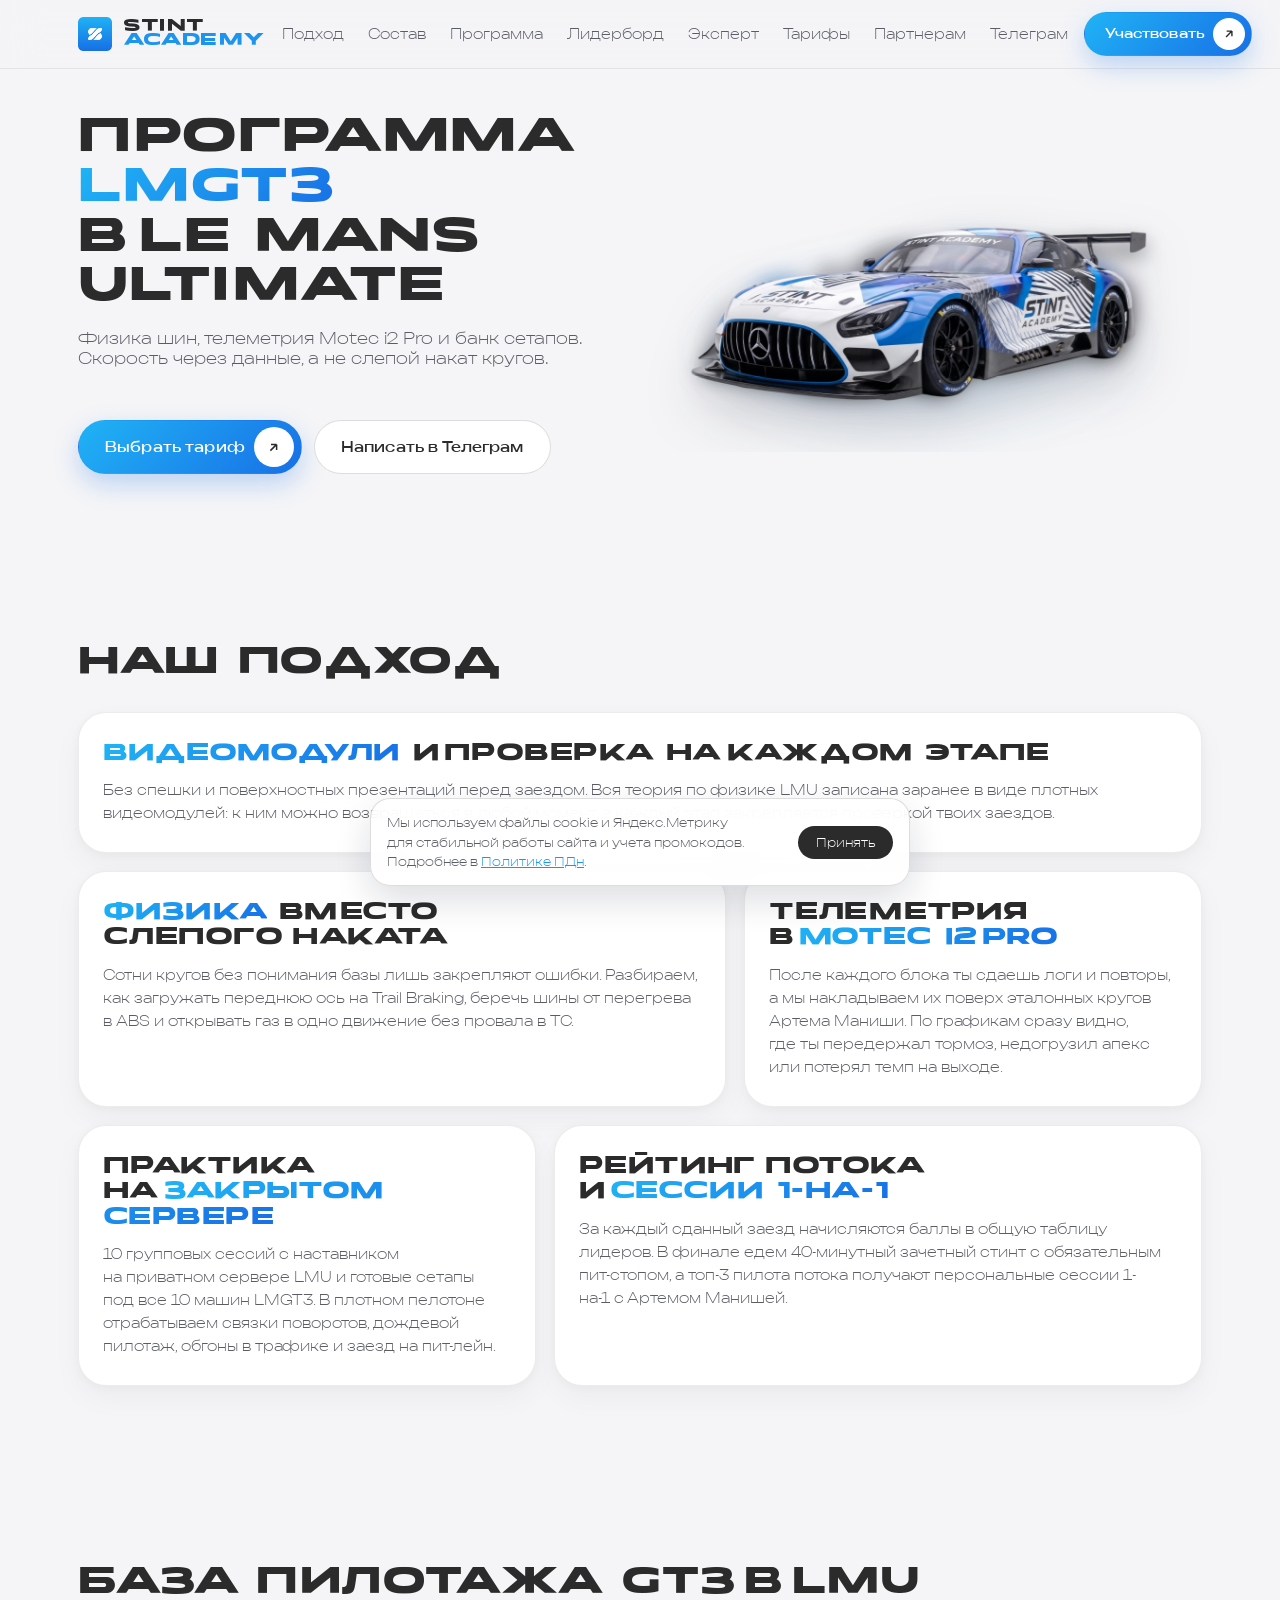
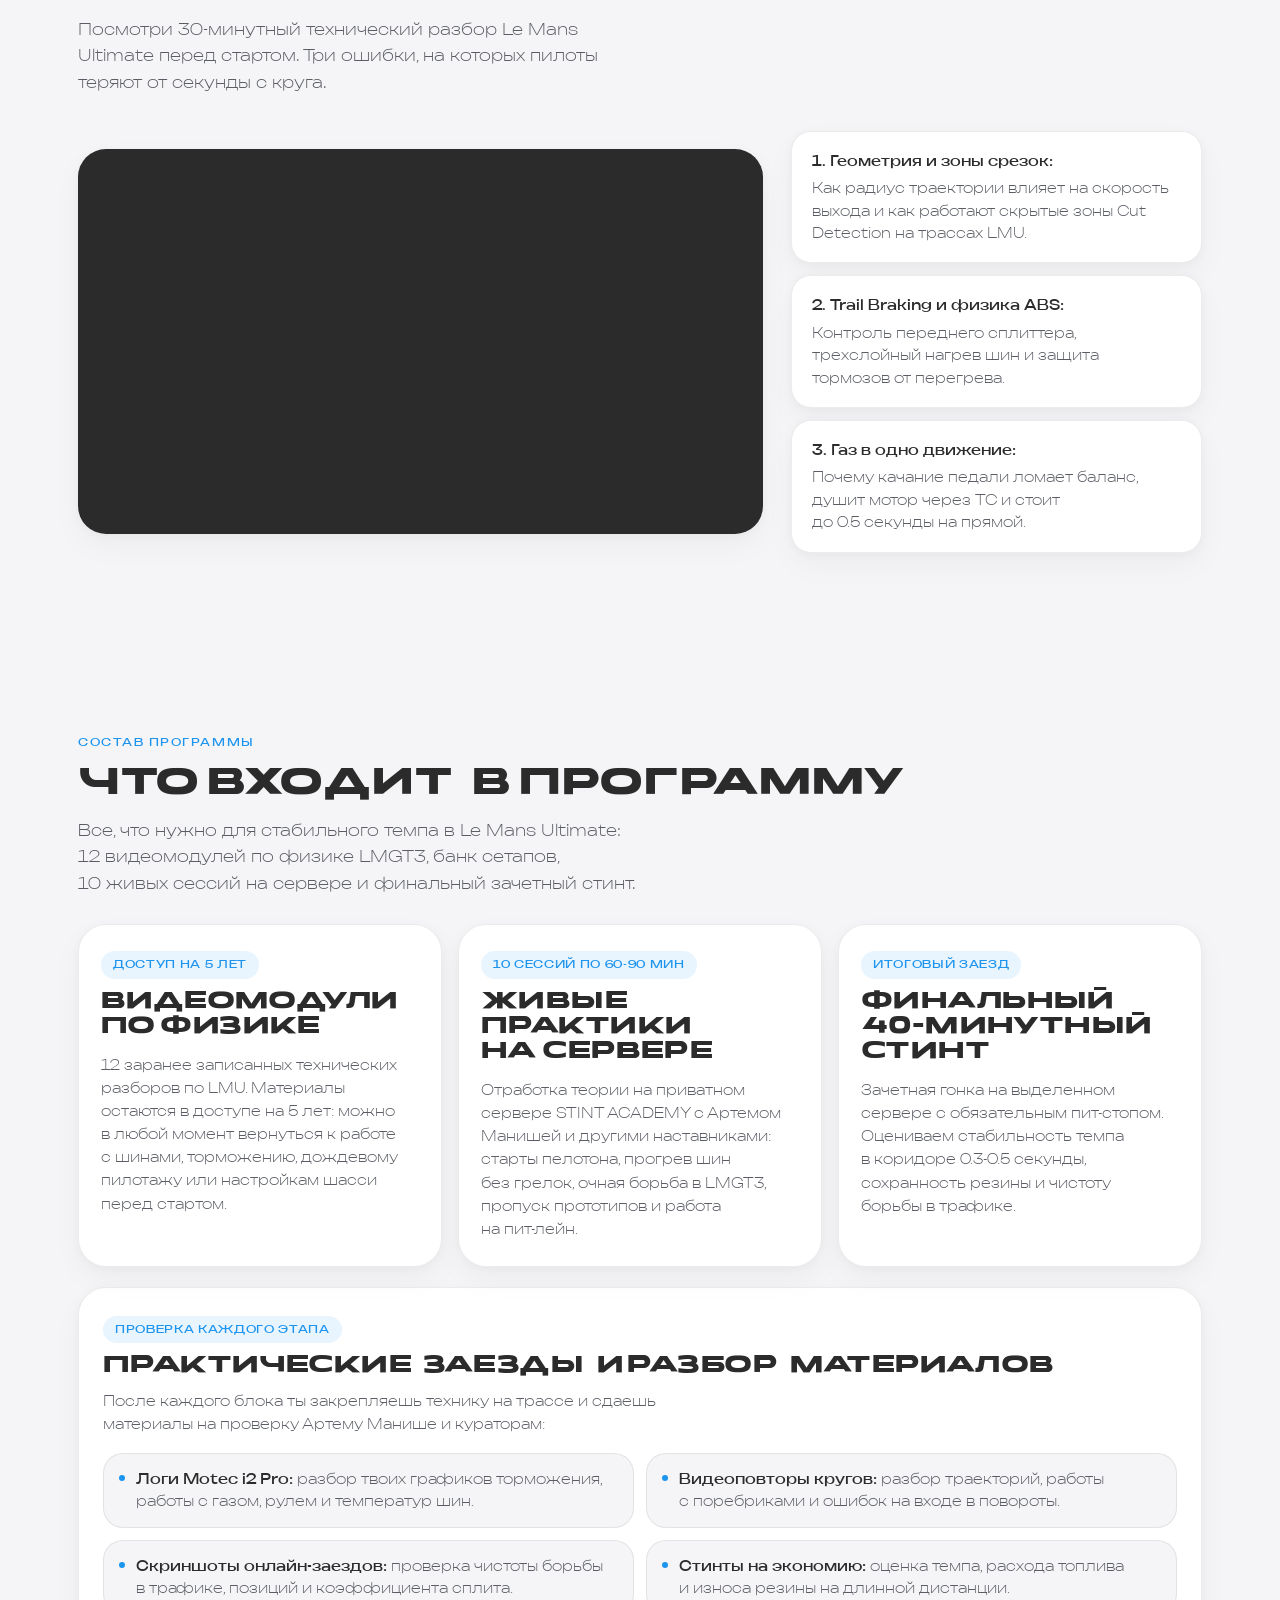
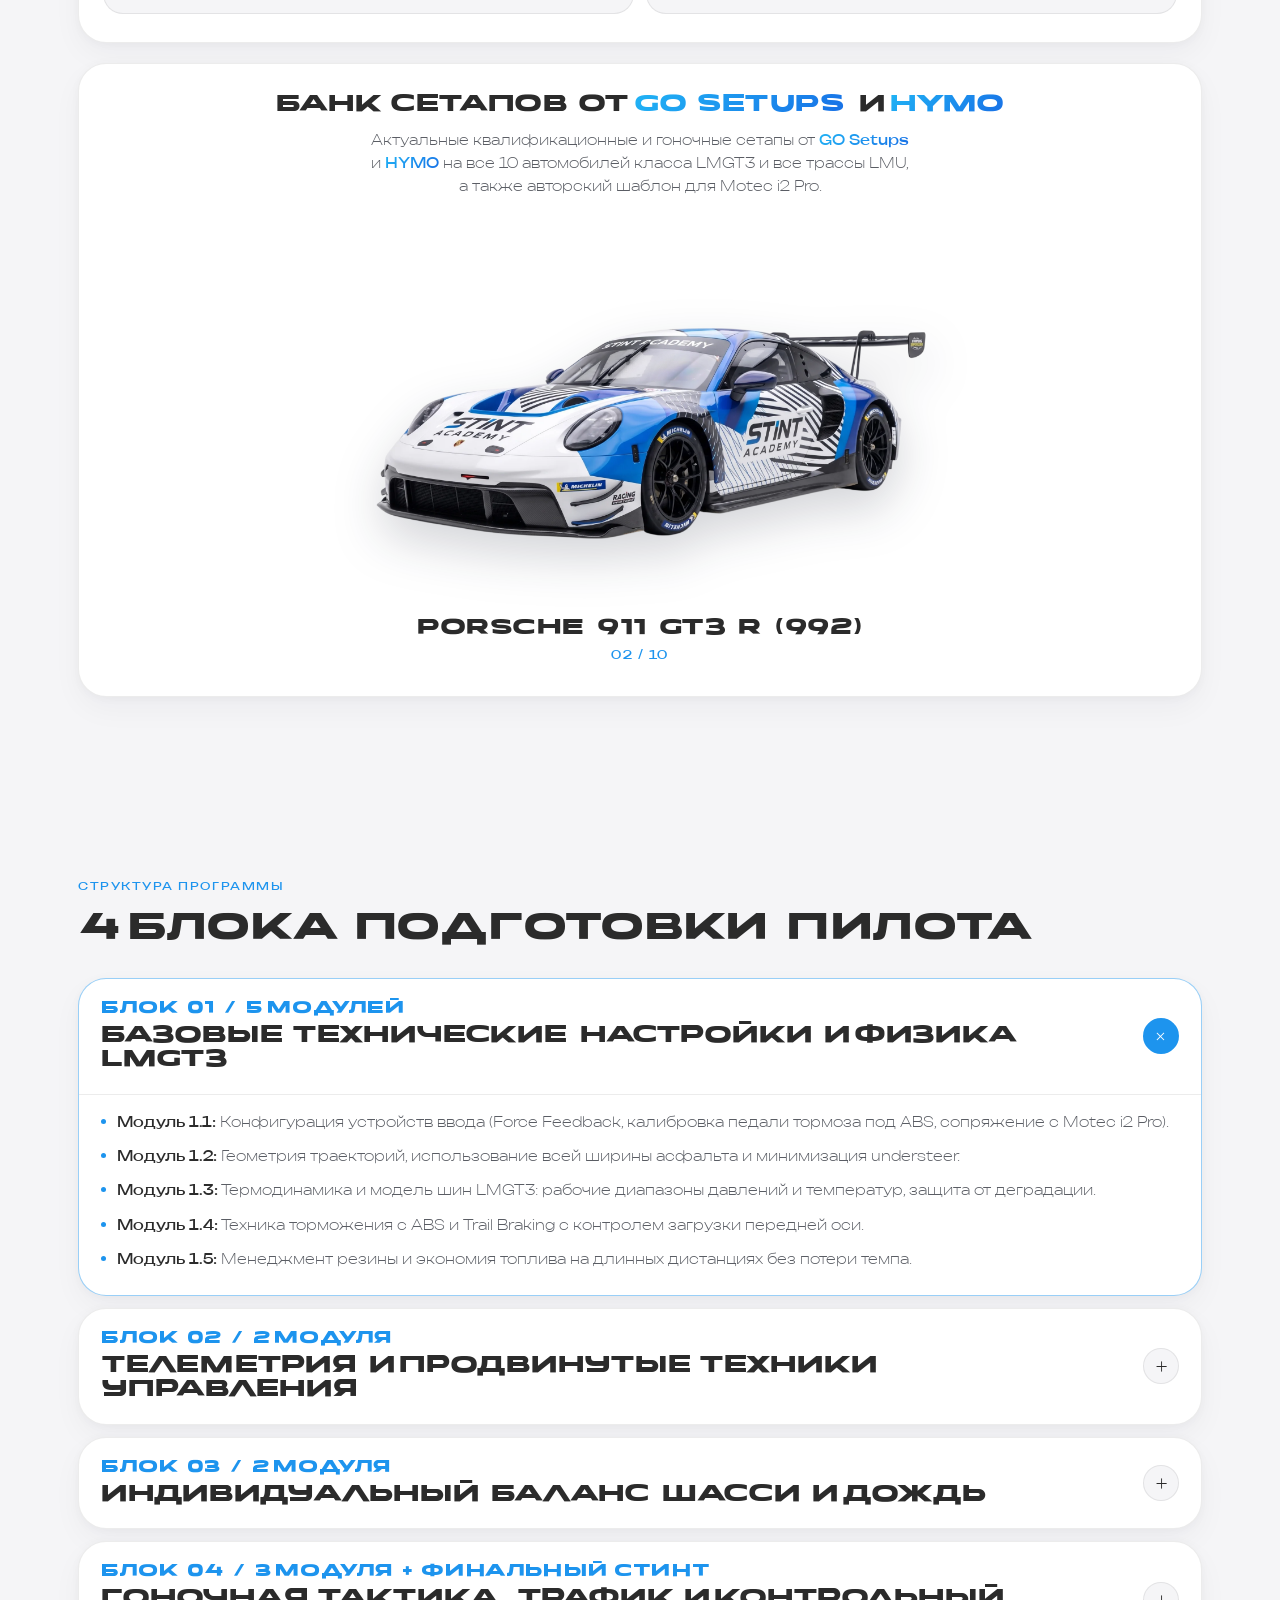
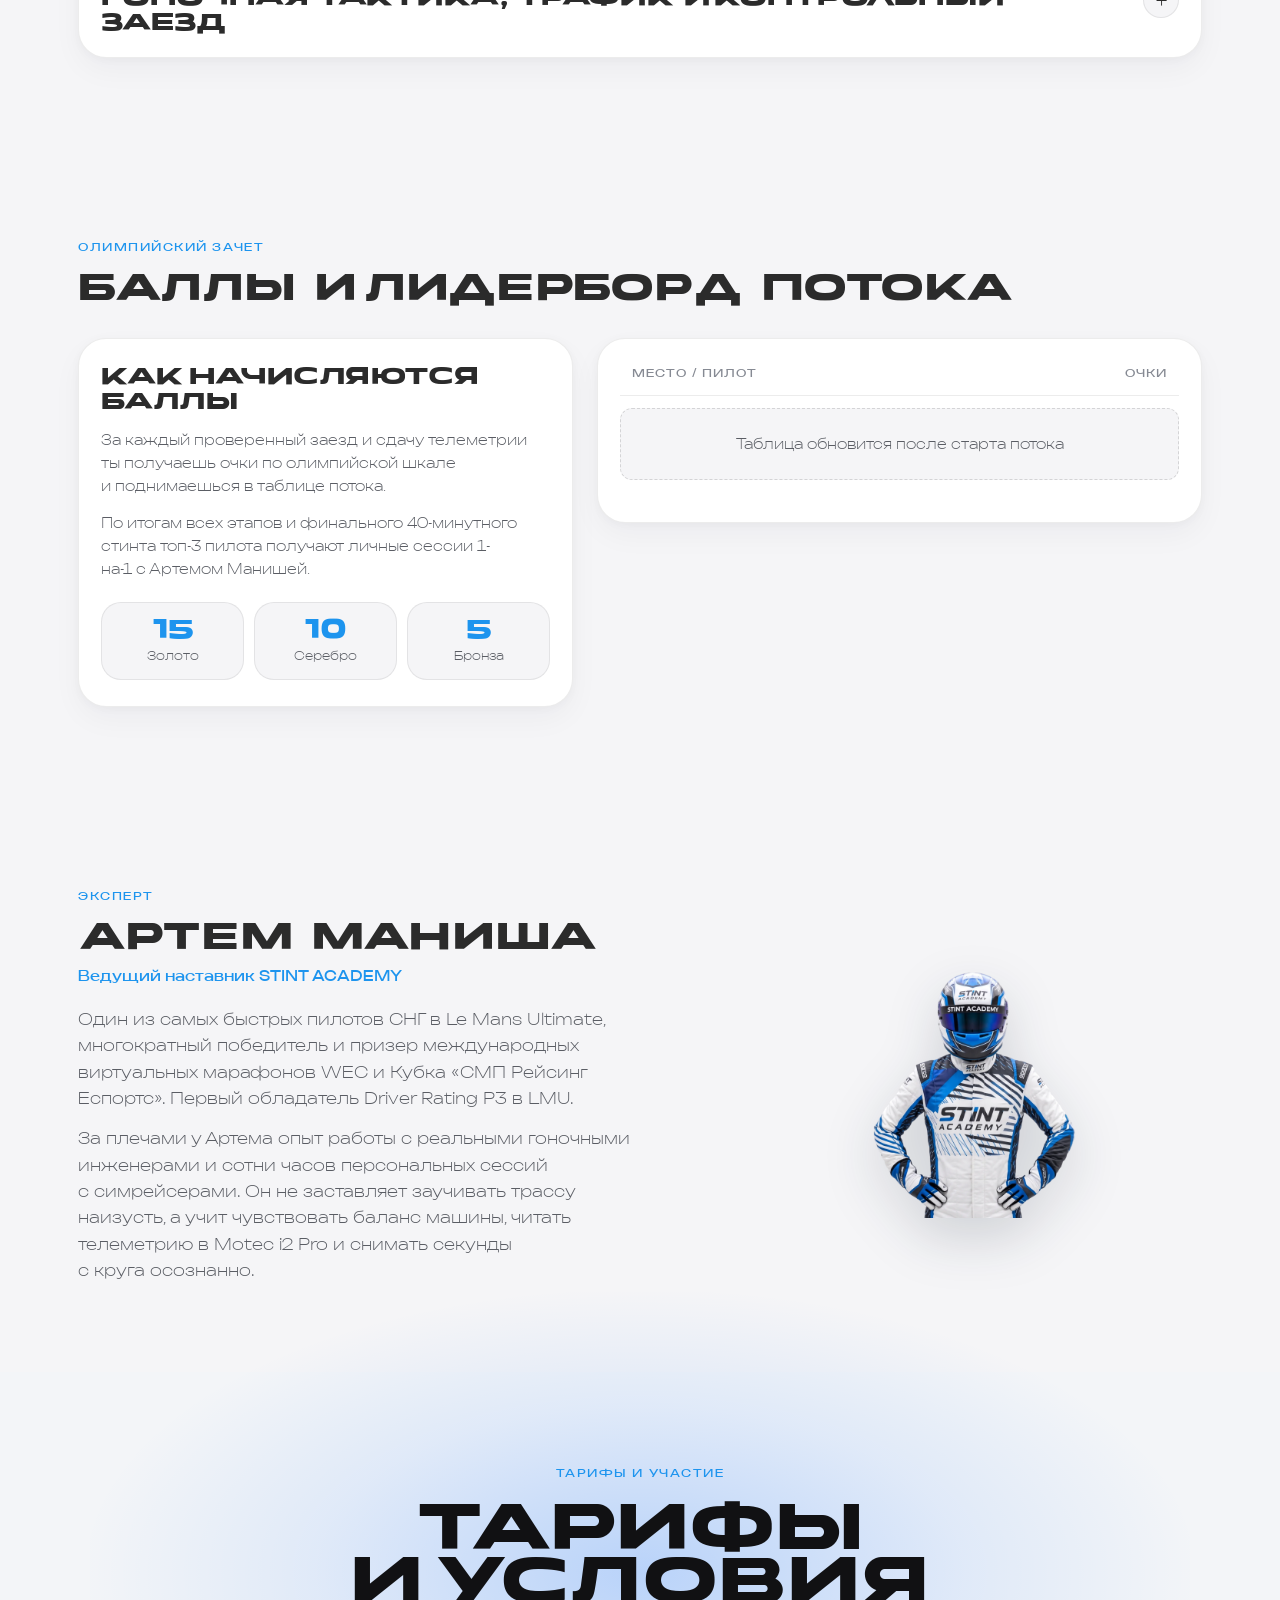
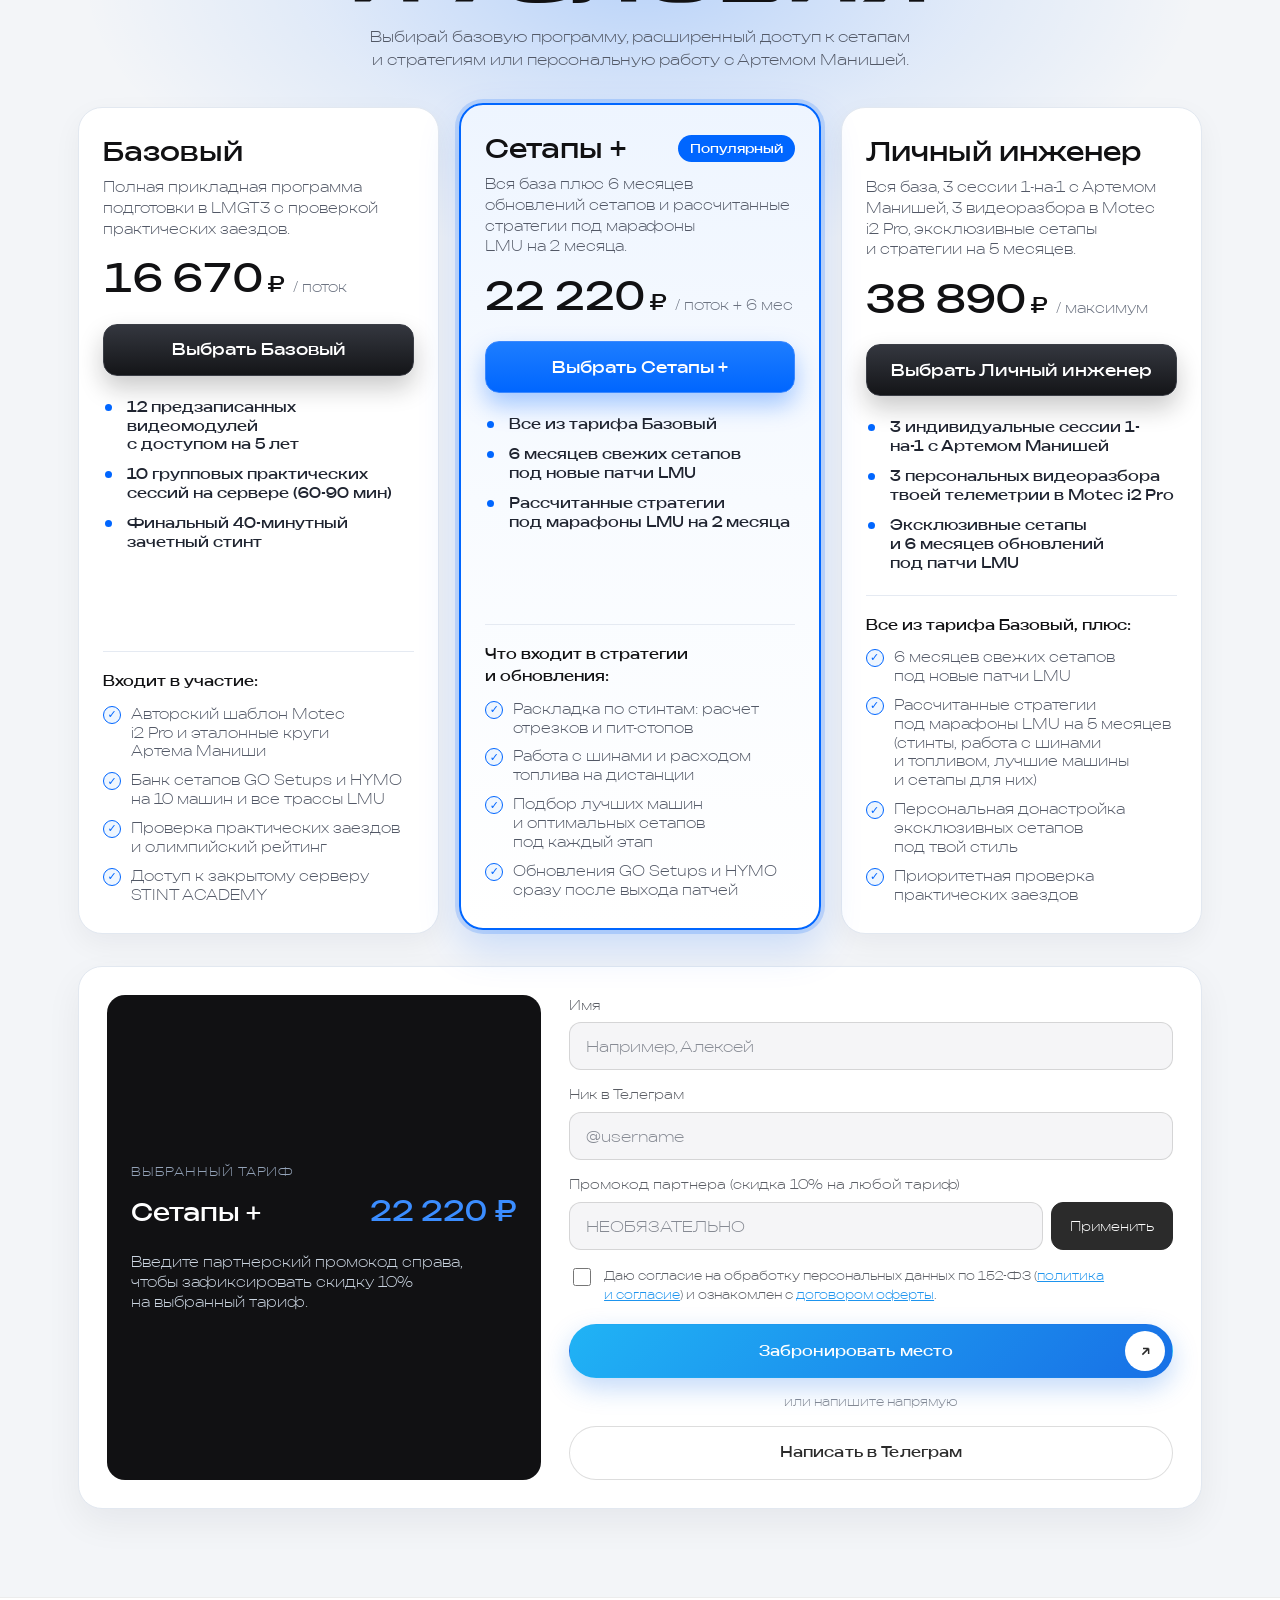
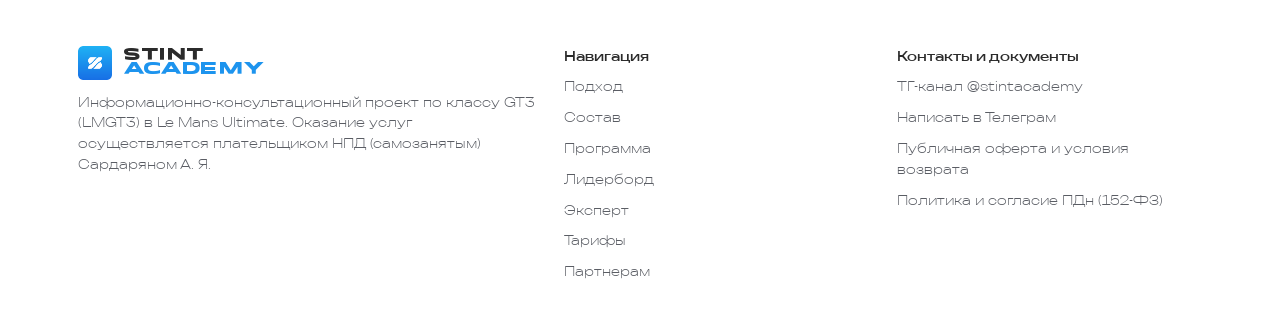
==== commit a4b1b694: "Add favicons and SEO meta tags" ====
--- a/index.html
+++ b/index.html
@@ -5,11 +5,24 @@
   <meta name="viewport" content="width=device-width, initial-scale=1.0">
   <title>STINT ACADEMY: программа подготовки в LMGT3 для Le Mans Ultimate (LMU)</title>
   <meta name="description" content="Прикладная программа пилотажа LMGT3 в Le Mans Ultimate: 12 видеомодулей, телеметрия Motec i2 Pro, банк сетапов GO Setups и HYMO, 10 живых практик на закрытом сервере.">
+  <link rel="canonical" href="https://stintacademy.ru/">
   <meta property="og:type" content="website">
   <meta property="og:url" content="https://stintacademy.ru/">
   <meta property="og:title" content="STINT ACADEMY: программа подготовки в LMGT3 для Le Mans Ultimate (LMU)">
   <meta property="og:description" content="Прикладная программа пилотажа LMGT3 в Le Mans Ultimate: 12 видеомодулей, телеметрия Motec i2 Pro, банк сетапов GO Setups и HYMO, 10 живых практик на закрытом сервере.">
-  <link rel="icon" type="image/png" href="assets/img/logo.png">
+  <meta property="og:image" content="https://stintacademy.ru/og-image.png">
+  <meta property="og:image:width" content="1200">
+  <meta property="og:image:height" content="630">
+  <meta name="twitter:card" content="summary_large_image">
+  <meta name="twitter:title" content="STINT ACADEMY: программа подготовки в LMGT3 для Le Mans Ultimate (LMU)">
+  <meta name="twitter:description" content="Прикладная программа пилотажа LMGT3 в Le Mans Ultimate: 12 видеомодулей, телеметрия Motec i2 Pro, банк сетапов GO Setups и HYMO, 10 живых практик на закрытом сервере.">
+  <meta name="twitter:image" content="https://stintacademy.ru/og-image.png">
+  <link rel="icon" type="image/png" href="/favicon-96x96.png" sizes="96x96">
+  <link rel="icon" type="image/svg+xml" href="/favicon.svg">
+  <link rel="shortcut icon" href="/favicon.ico">
+  <link rel="apple-touch-icon" sizes="180x180" href="/apple-touch-icon.png">
+  <link rel="manifest" href="/site.webmanifest">
+  <meta name="theme-color" content="#F5F5F7">
   <link rel="stylesheet" href="css/tokens.css">
   <link rel="stylesheet" href="css/main.css">
   <!-- Yandex.Metrika counter -->
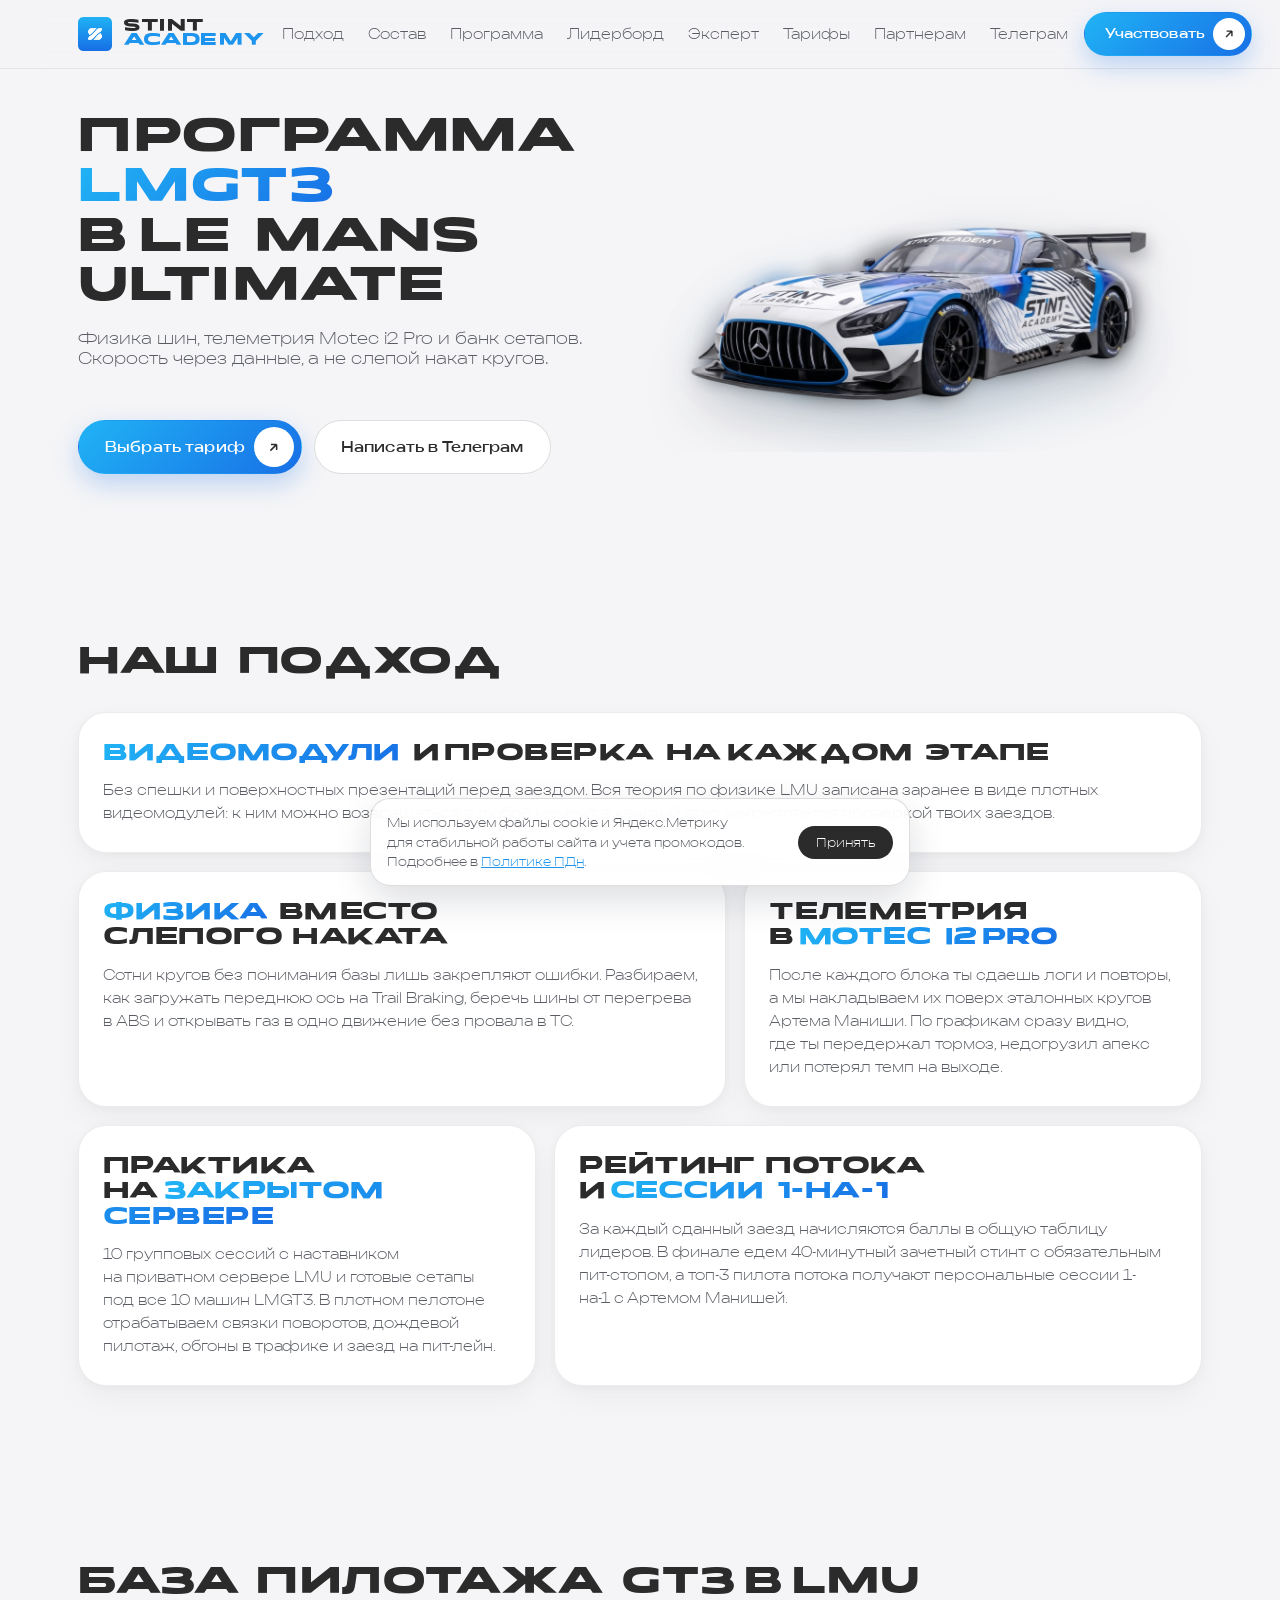
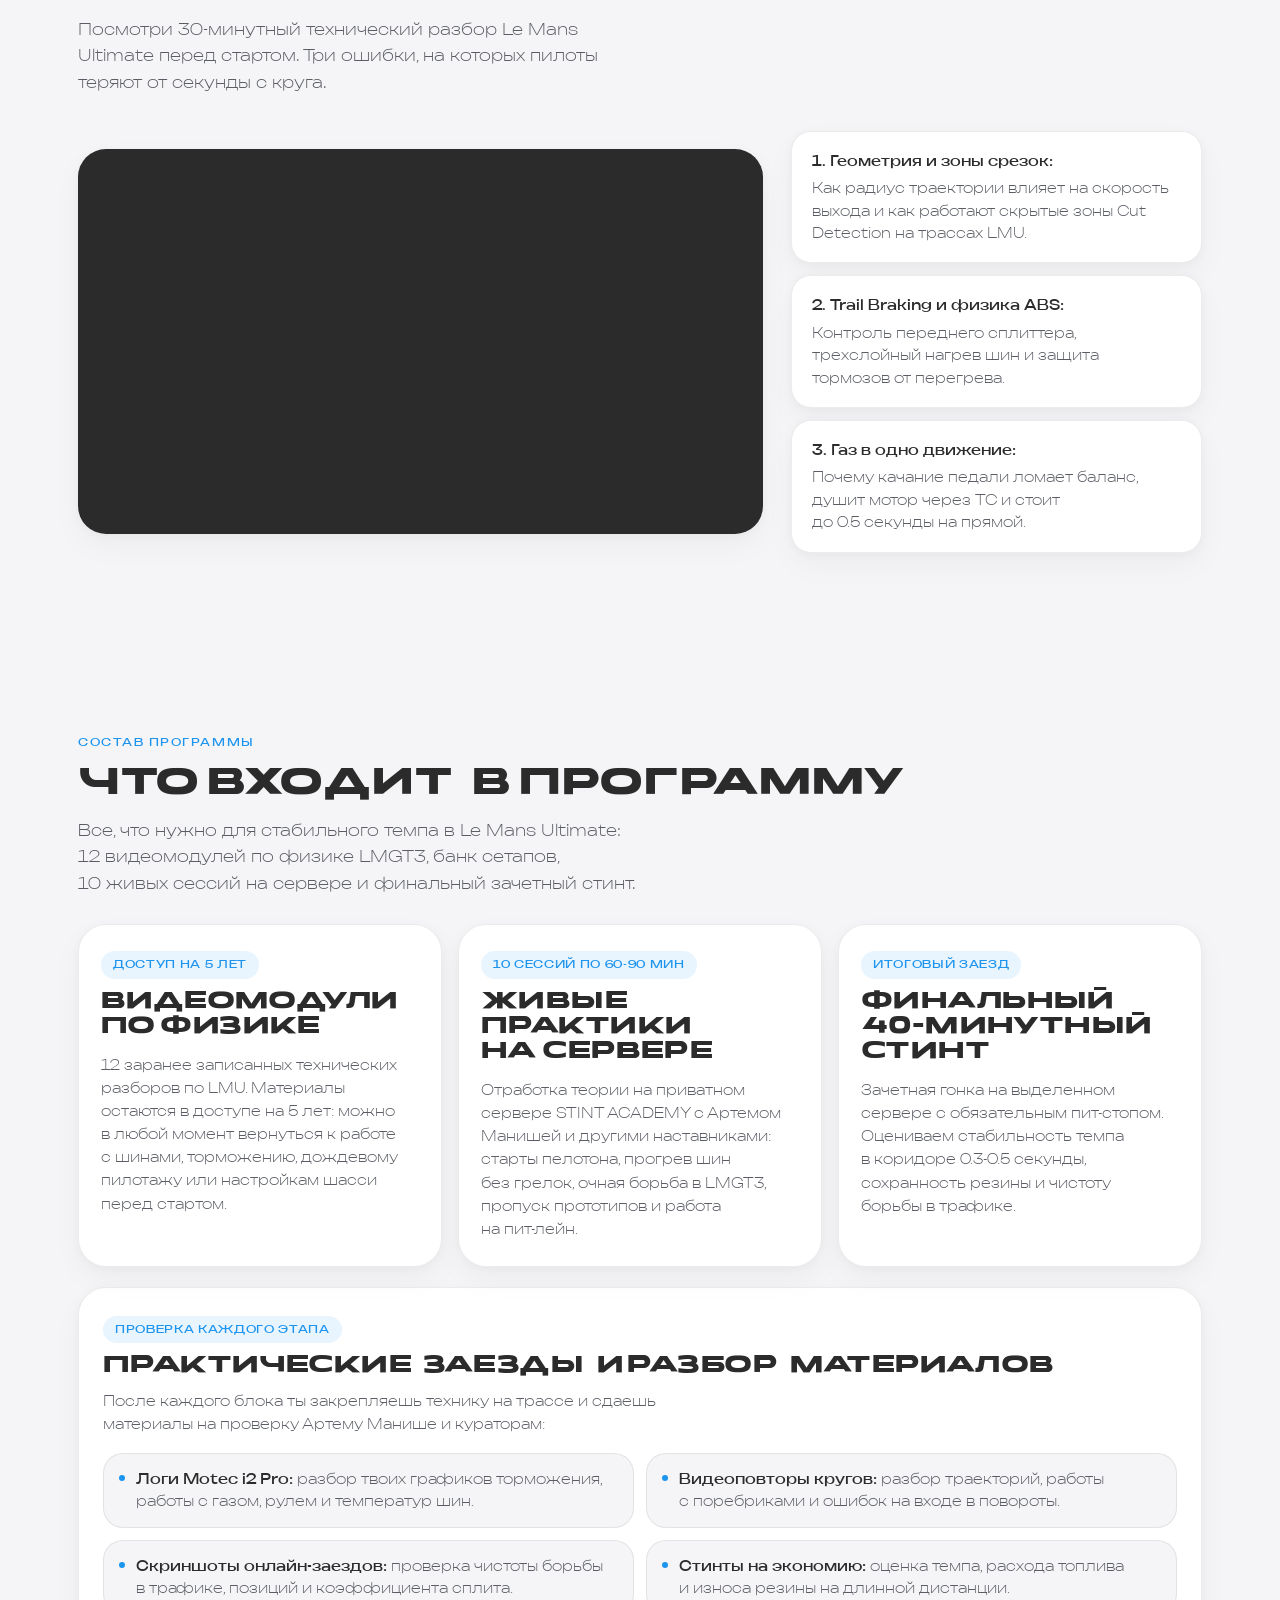
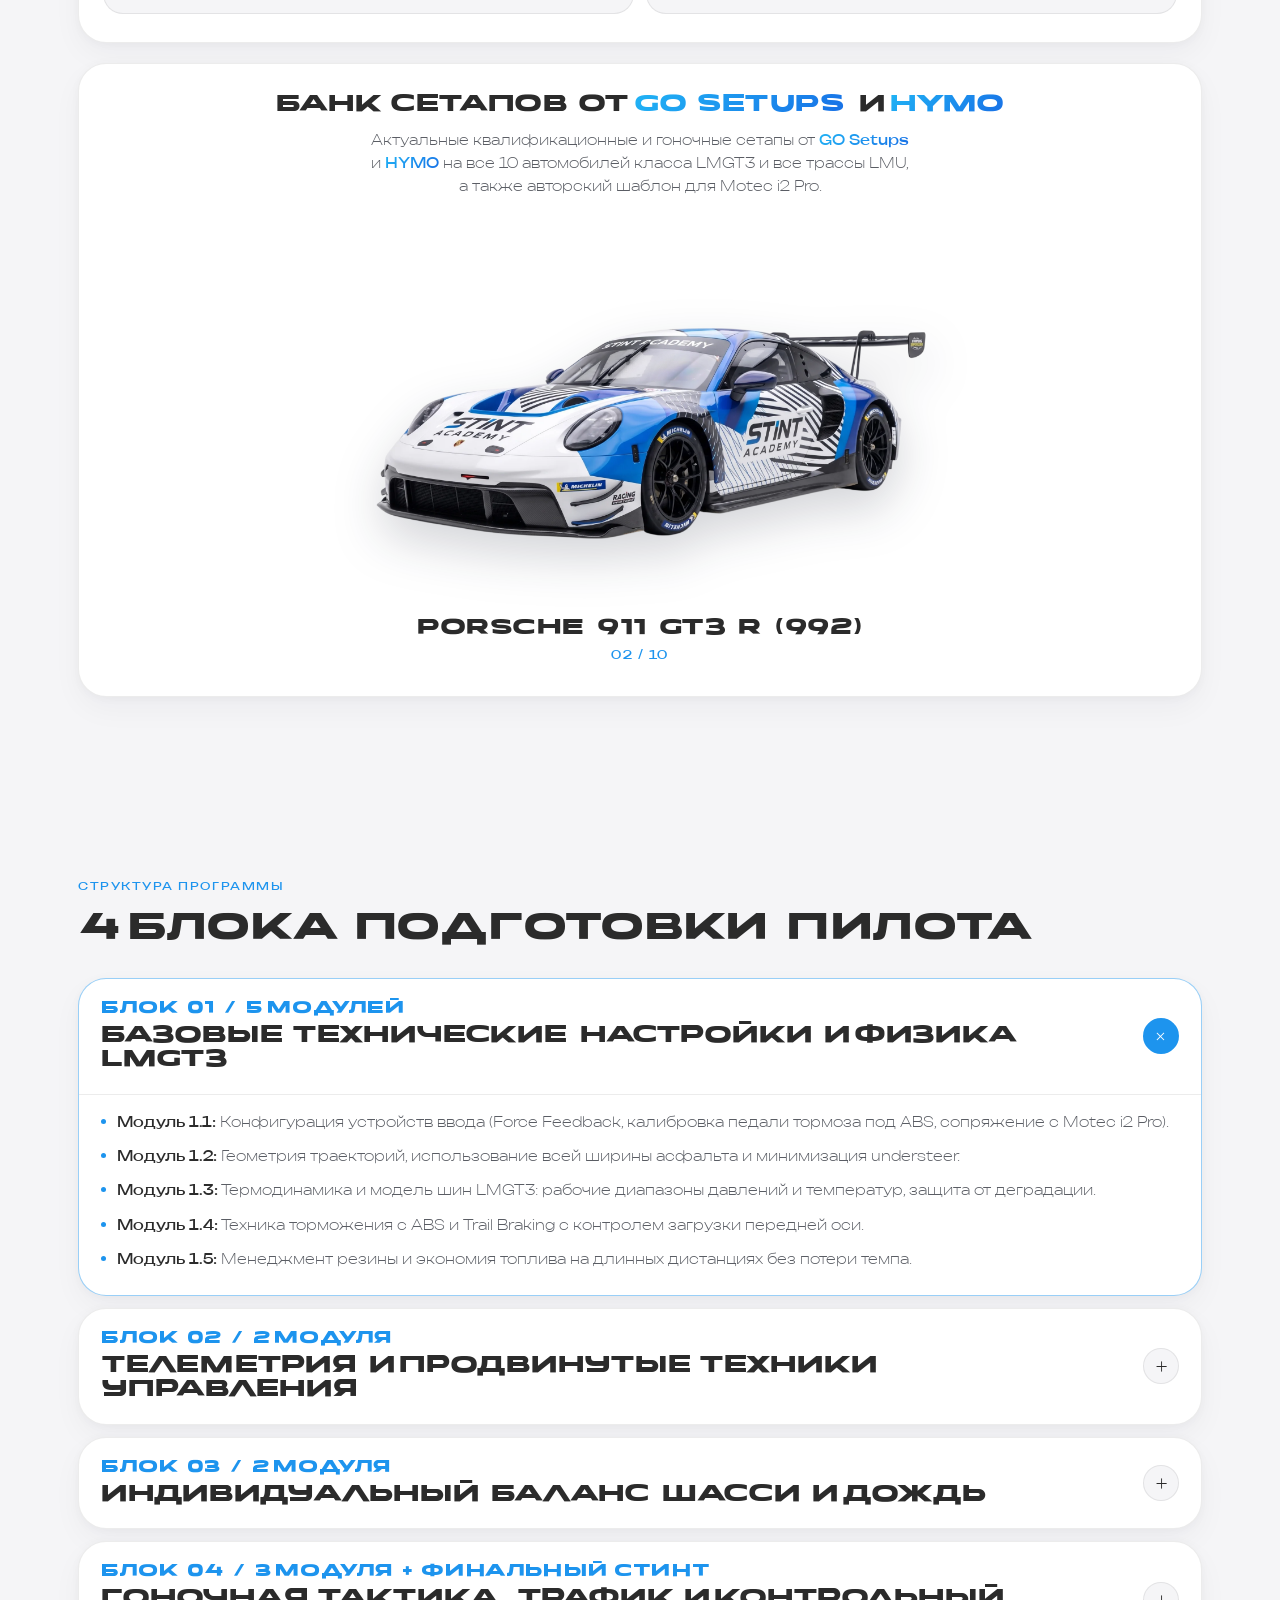
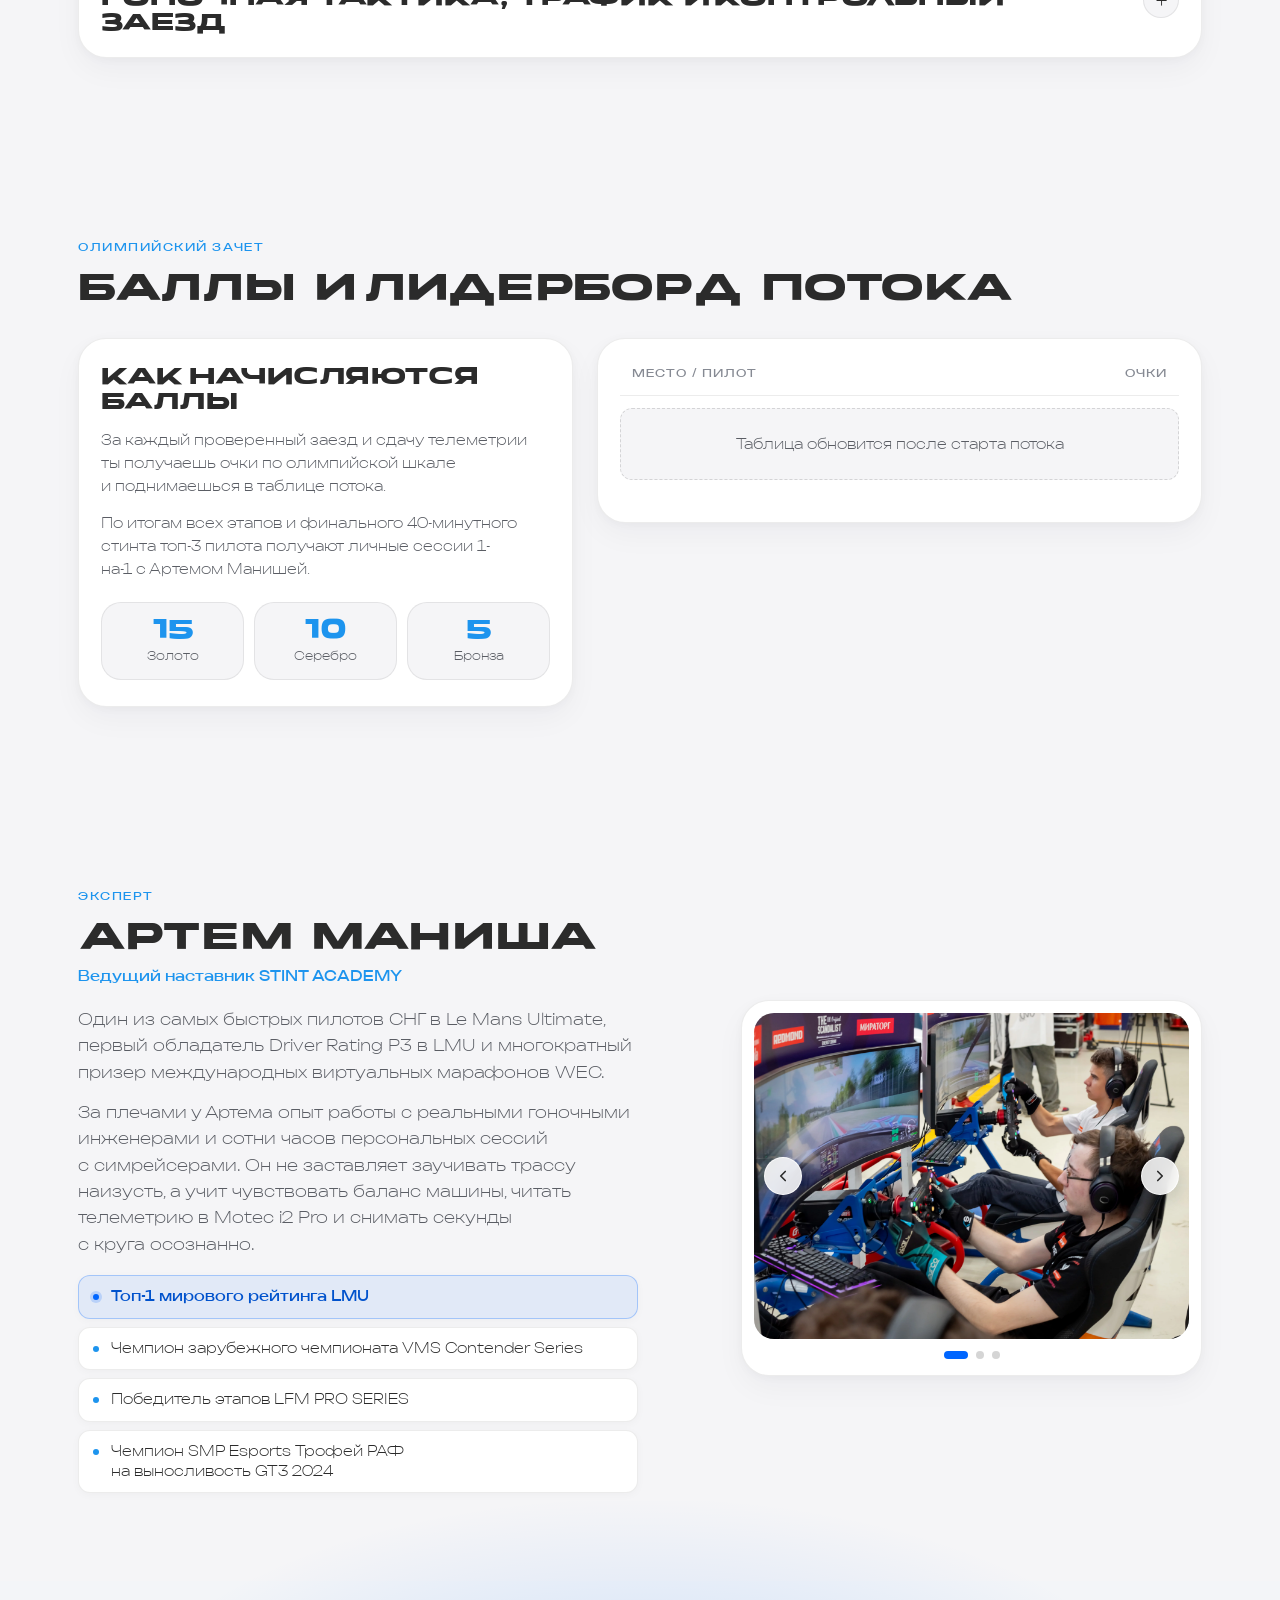
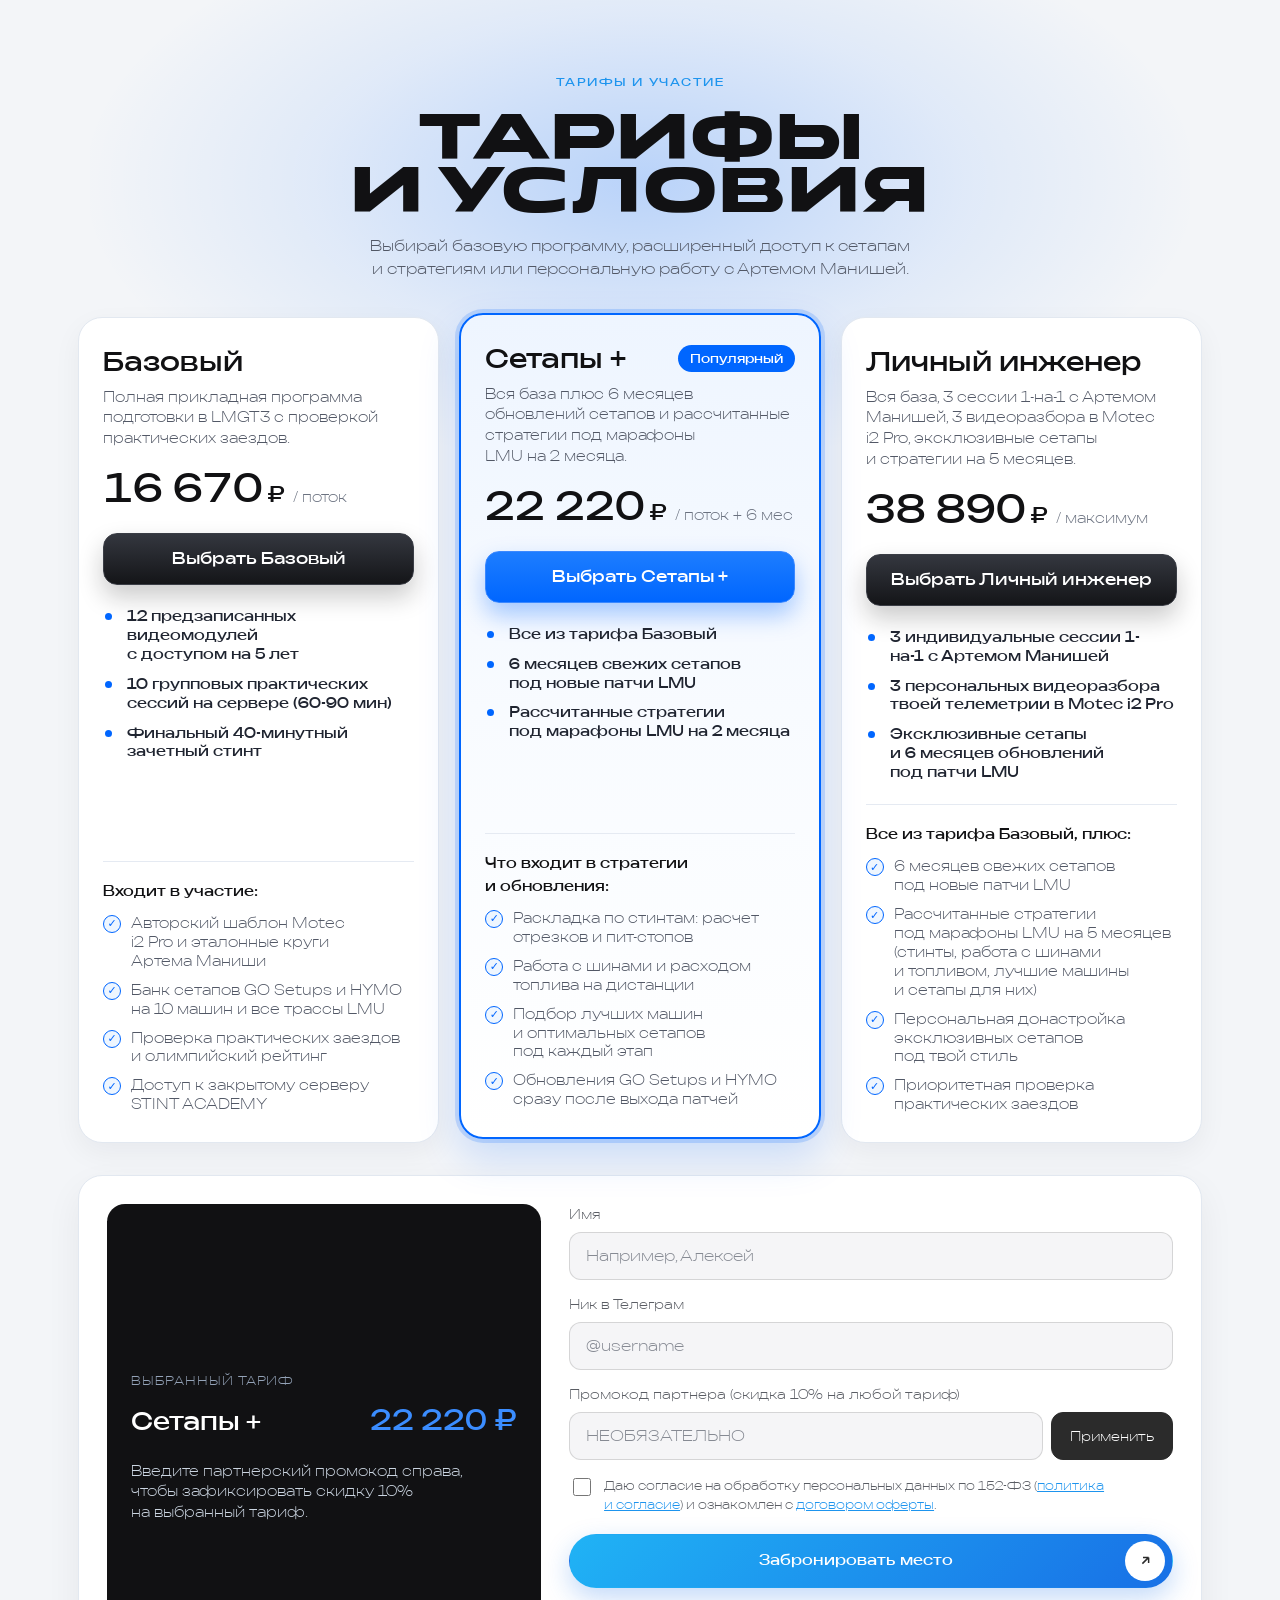
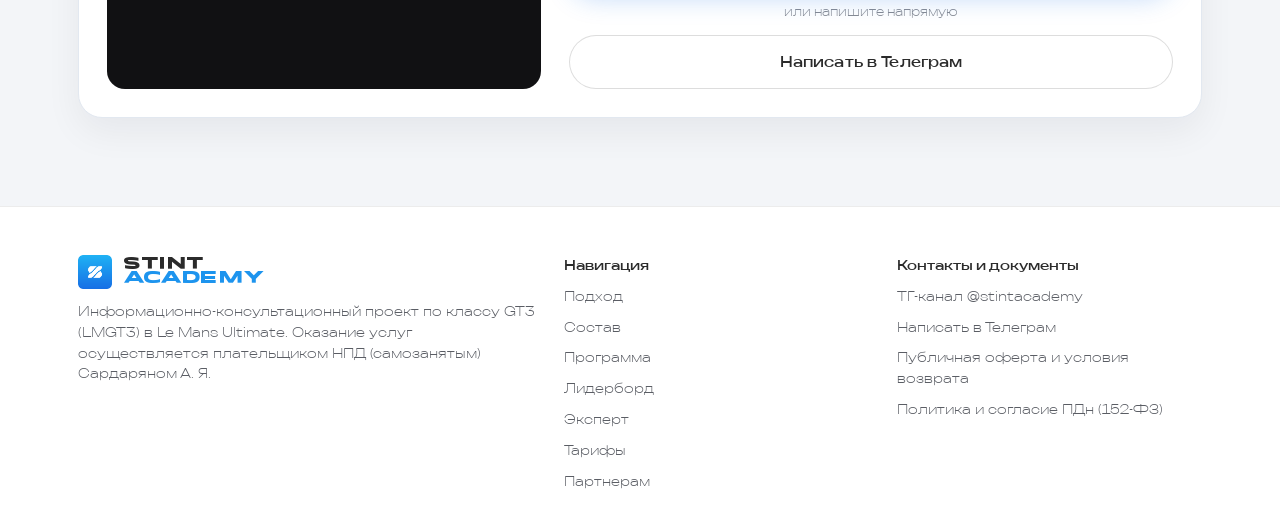
==== commit e4e49463: "Update coach section with photo carousel and achievements" ====
--- a/index.html
+++ b/index.html
@@ -508,15 +508,55 @@
             <h2 class="h-display h2">Артем Маниша</h2>
             <div class="mentor-role">Ведущий наставник STINT ACADEMY</div>
             <p class="lead" style="margin-bottom: 14px;">
-              Один из самых быстрых пилотов СНГ в Le Mans Ultimate, многократный победитель и призер международных виртуальных марафонов WEC и Кубка «СМП Рейсинг Еспортс». Первый обладатель Driver Rating P3 в LMU.
+              Один из самых быстрых пилотов СНГ в Le Mans Ultimate, первый обладатель Driver Rating P3 в LMU и многократный призер международных виртуальных марафонов WEC.
             </p>
-            <p class="lead">
+            <p class="lead" style="margin-bottom: 18px;">
               За плечами у Артема опыт работы с реальными гоночными инженерами и сотни часов персональных сессий с симрейсерами. Он не заставляет заучивать трассу наизусть, а учит чувствовать баланс машины, читать телеметрию в Motec i2 Pro и снимать секунды с круга осознанно.
             </p>
+
+            <ul class="mentor-achievements">
+              <li class="is-highlight">Топ-1 мирового рейтинга LMU</li>
+              <li>Чемпион зарубежного чемпионата VMS Contender Series</li>
+              <li>Победитель этапов LFM PRO SERIES</li>
+              <li>Чемпион SMP Esports Трофей РАФ на выносливость GT3 2024</li>
+            </ul>
           </div>
 
           <div class="mentor-visual">
-            <img src="assets/img/driver%201.webp" alt="Артем Маниша, ведущий эксперт STINT ACADEMY по LMGT3 в Le Mans Ultimate" class="mentor-photo" loading="lazy">
+            <div class="mentor-carousel" id="mentorCarousel" aria-roledescription="carousel" aria-label="Фотографии Артема Маниши">
+              <div class="mentor-carousel-viewport">
+                <div class="mentor-carousel-track">
+                  <div class="mentor-slide">
+                    <img src="assets/img/coach-01.webp" alt="Артём Маниша за рулём на LAN-турнире, STINT ACADEMY" loading="lazy">
+                  </div>
+                  <div class="mentor-slide">
+                    <img src="assets/img/coach-02.webp" alt="Награждение SMP Esports, Артём Маниша справа, STINT ACADEMY" loading="lazy">
+                    <span class="mentor-slide-caption">Награждение SMP Esports • Артём справа</span>
+                  </div>
+                  <div class="mentor-slide">
+                    <img src="assets/img/coach-03.webp" alt="Сцена SMP Racing, Артём Маниша справа, STINT ACADEMY" loading="lazy">
+                    <span class="mentor-slide-caption">Сцена SMP Racing • Артём справа</span>
+                  </div>
+                </div>
+
+                <button type="button" class="mentor-nav-btn is-prev" aria-label="Предыдущее фото">
+                  <svg width="18" height="18" viewBox="0 0 24 24" fill="none" stroke="currentColor" stroke-width="2.2" stroke-linecap="round" stroke-linejoin="round">
+                    <path d="M15 18l-6-6 6-6"/>
+                  </svg>
+                </button>
+                <button type="button" class="mentor-nav-btn is-next" aria-label="Следующее фото">
+                  <svg width="18" height="18" viewBox="0 0 24 24" fill="none" stroke="currentColor" stroke-width="2.2" stroke-linecap="round" stroke-linejoin="round">
+                    <path d="M9 18l6-6-6-6"/>
+                  </svg>
+                </button>
+              </div>
+
+              <div class="mentor-dots" role="tablist" aria-label="Выбор фотографии">
+                <button type="button" class="mentor-dot is-active" data-slide="0" role="tab" aria-selected="true" aria-label="Фото 1"></button>
+                <button type="button" class="mentor-dot" data-slide="1" role="tab" aria-selected="false" aria-label="Фото 2"></button>
+                <button type="button" class="mentor-dot" data-slide="2" role="tab" aria-selected="false" aria-label="Фото 3"></button>
+              </div>
+            </div>
           </div>
         </div>
       </div>
--- a/css/main.css
+++ b/css/main.css
@@ -977,20 +977,195 @@
   margin: 8px 0 18px;
 }
 
+.mentor-achievements {
+  list-style: none;
+  padding: 0;
+  margin: 0;
+  display: flex;
+  flex-direction: column;
+  gap: 8px;
+  max-width: 560px;
+}
+
+.mentor-achievements li {
+  position: relative;
+  padding: 11px 14px 11px 32px;
+  border-radius: var(--radius-sm);
+  background: var(--bg-card);
+  border: 1px solid var(--border);
+  box-shadow: 0 2px 8px rgba(15, 23, 42, 0.03);
+  font-size: 13.5px;
+  line-height: 1.45;
+  color: var(--text-main);
+  font-weight: 500;
+}
+
+.mentor-achievements li::before {
+  content: '';
+  position: absolute;
+  left: 14px;
+  top: 18px;
+  width: 6px;
+  height: 6px;
+  border-radius: 50%;
+  background: var(--accent);
+}
+
+.mentor-achievements li.is-highlight {
+  background: rgba(0, 102, 255, 0.08);
+  border-color: rgba(0, 102, 255, 0.28);
+  color: #0052CC;
+  font-weight: 700;
+}
+
+.mentor-achievements li.is-highlight::before {
+  background: #0066FF;
+  box-shadow: 0 0 0 3px rgba(0, 102, 255, 0.18);
+}
+
 .mentor-visual {
   position: relative;
-  display: flex;
+  width: 100%;
+  min-width: 0;
+}
+
+.mentor-carousel {
+  width: 100%;
+  padding: 12px;
+  border-radius: var(--radius-lg);
+  background: var(--bg-card);
+  border: 1px solid var(--border);
+  box-shadow: var(--shadow-card);
+}
+
+.mentor-carousel-viewport {
+  position: relative;
+  width: 100%;
+  aspect-ratio: 4 / 3;
+  border-radius: var(--radius-md);
+  overflow: hidden;
+  background: var(--bg-surface);
+  touch-action: pan-y;
+}
+
+.mentor-carousel-track {
+  display: flex;
+  width: 100%;
+  height: 100%;
+  transition: transform 0.38s cubic-bezier(0.22, 1, 0.36, 1);
+  will-change: transform;
+}
+
+.mentor-slide {
+  position: relative;
+  flex: 0 0 100%;
+  width: 100%;
+  height: 100%;
+}
+
+.mentor-slide img {
+  width: 100%;
+  height: 100%;
+  object-fit: cover;
+  object-position: center 20%;
+  display: block;
+  user-select: none;
+  -webkit-user-drag: none;
+}
+
+.mentor-slide-caption {
+  position: absolute;
+  left: 12px;
+  bottom: 12px;
+  max-width: calc(100% - 24px);
+  padding: 6px 12px;
+  border-radius: var(--radius-pill);
+  background: rgba(15, 18, 24, 0.68);
+  -webkit-backdrop-filter: blur(8px);
+  backdrop-filter: blur(8px);
+  color: #FFFFFF;
+  font-size: 12px;
+  font-weight: 500;
+  line-height: 1.3;
+  letter-spacing: 0.01em;
+}
+
+.mentor-nav-btn {
+  position: absolute;
+  top: 50%;
+  transform: translateY(-50%);
+  z-index: 3;
+  width: 38px;
+  height: 38px;
+  border-radius: 50%;
+  border: 1px solid rgba(255, 255, 255, 0.85);
+  background: rgba(255, 255, 255, 0.86);
+  -webkit-backdrop-filter: blur(8px);
+  backdrop-filter: blur(8px);
+  color: var(--text-main);
+  display: grid;
+  place-items: center;
+  cursor: pointer;
+  box-shadow: 0 6px 18px rgba(15, 23, 42, 0.16);
+  transition: background 0.2s ease, transform 0.2s ease, color 0.2s ease;
+}
+
+.mentor-nav-btn:hover {
+  background: #FFFFFF;
+  color: #0066FF;
+}
+
+.mentor-nav-btn:active {
+  transform: translateY(-50%) scale(0.95);
+}
+
+.mentor-nav-btn.is-prev { left: 10px; }
+.mentor-nav-btn.is-next { right: 10px; }
+
+.mentor-dots {
+  display: flex;
+  align-items: center;
   justify-content: center;
-  align-items: flex-end;
-  padding-top: 12px;
-}
-
-.mentor-photo {
-  position: relative;
-  z-index: 1;
-  max-height: 410px;
-  object-fit: contain;
-  filter: drop-shadow(0 20px 26px rgba(15, 23, 42, 0.16));
+  gap: 8px;
+  padding: 12px 0 4px;
+}
+
+.mentor-dot {
+  width: 8px;
+  height: 8px;
+  padding: 0;
+  border: 0;
+  border-radius: 50%;
+  background: rgba(43, 43, 43, 0.2);
+  cursor: pointer;
+  transition: width 0.25s ease, background 0.25s ease, border-radius 0.25s ease;
+}
+
+.mentor-dot.is-active {
+  width: 24px;
+  border-radius: var(--radius-pill);
+  background: #0066FF;
+}
+
+@media (max-width: 480px) {
+  .mentor-carousel {
+    padding: 8px;
+    border-radius: var(--radius-md);
+  }
+  .mentor-carousel-viewport {
+    border-radius: 14px;
+  }
+  .mentor-nav-btn {
+    width: 34px;
+    height: 34px;
+  }
+  .mentor-slide-caption {
+    left: 10px;
+    bottom: 10px;
+    max-width: calc(100% - 20px);
+    padding: 5px 10px;
+    font-size: 11px;
+  }
 }
 
 /* Цены и запись */
